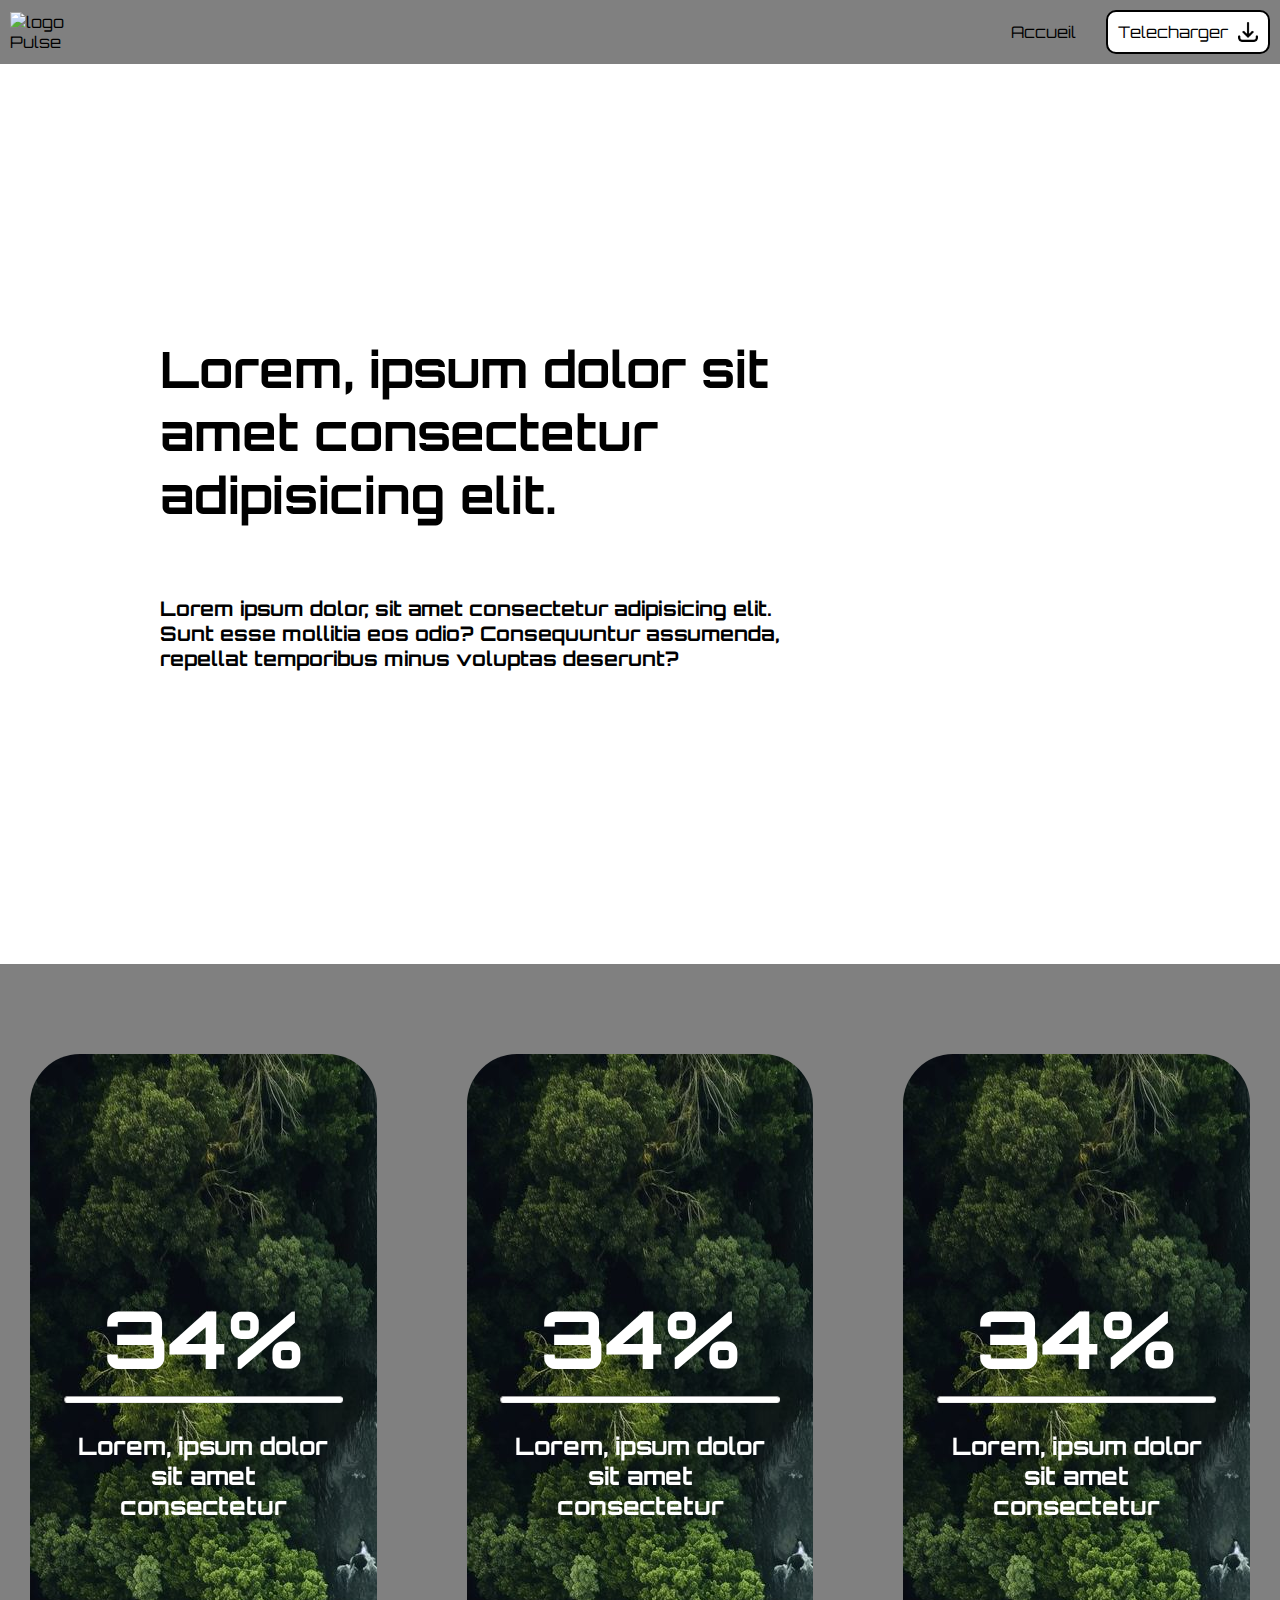
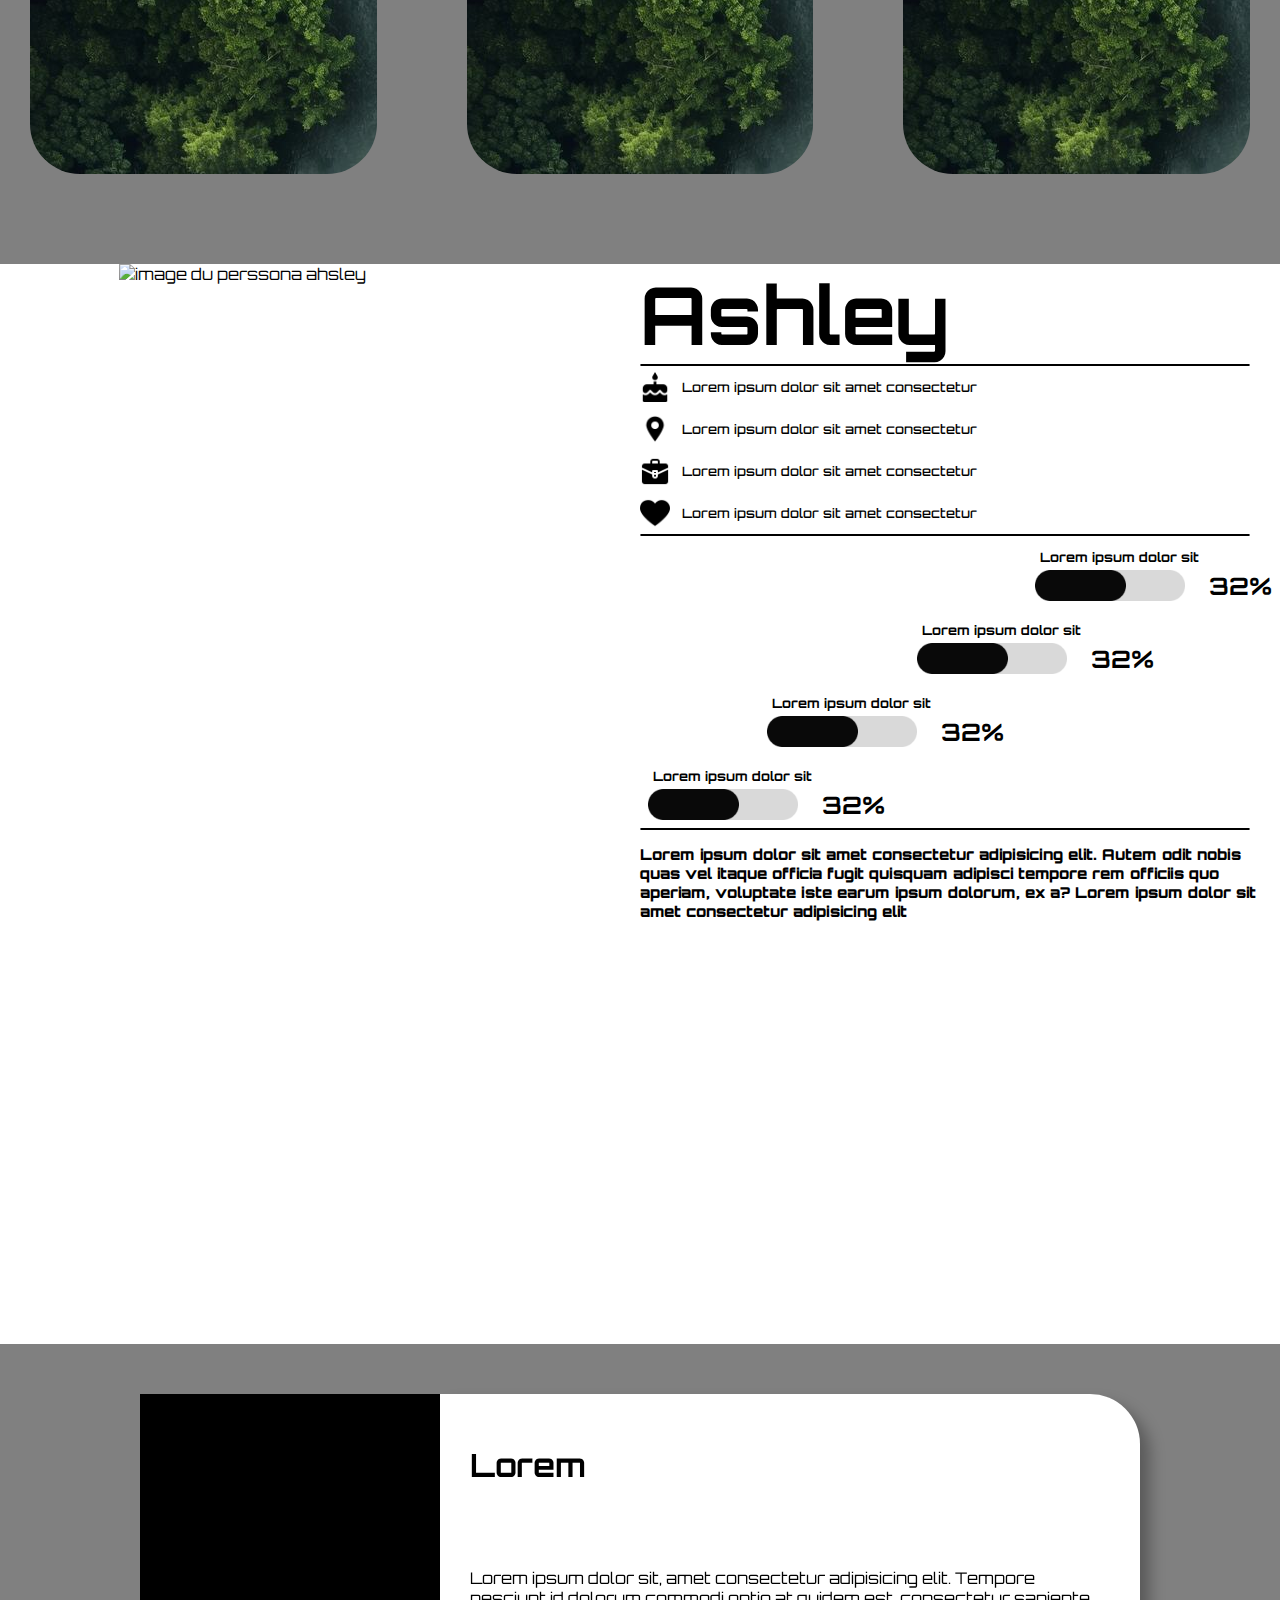
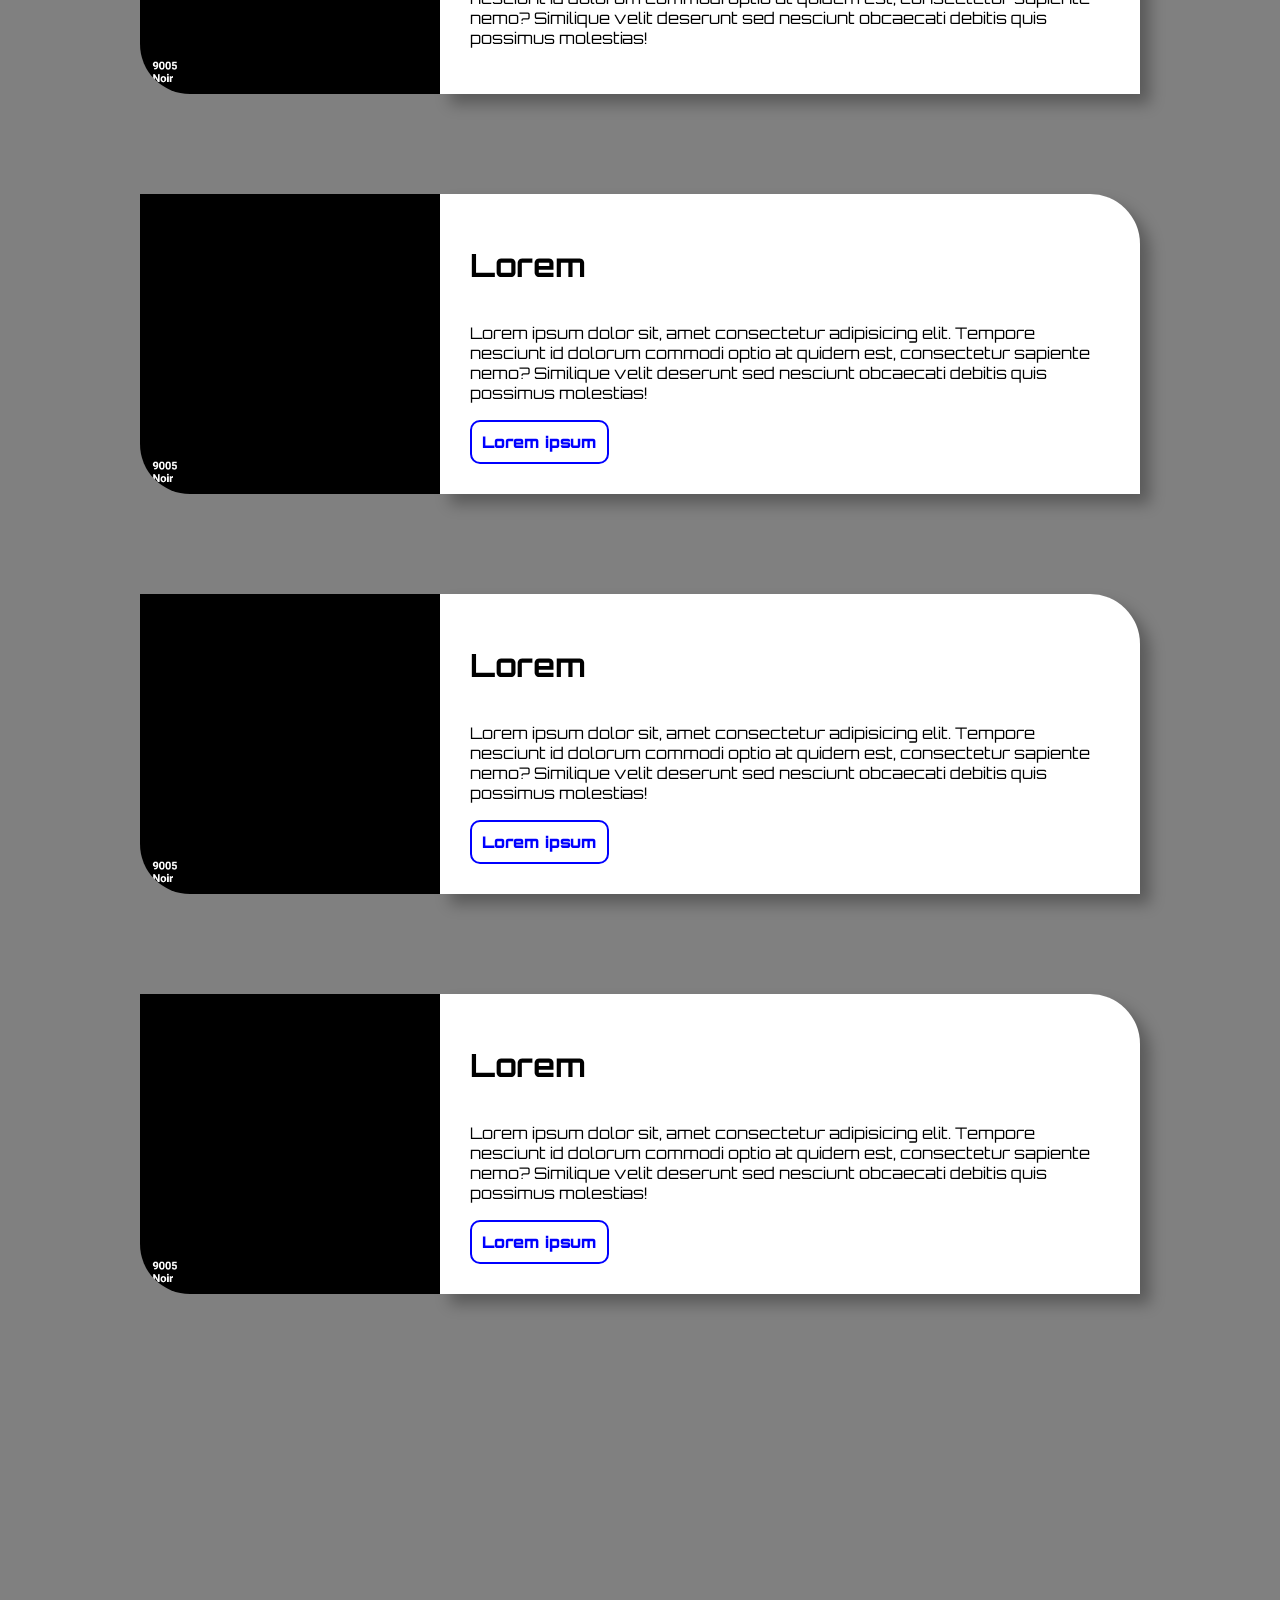
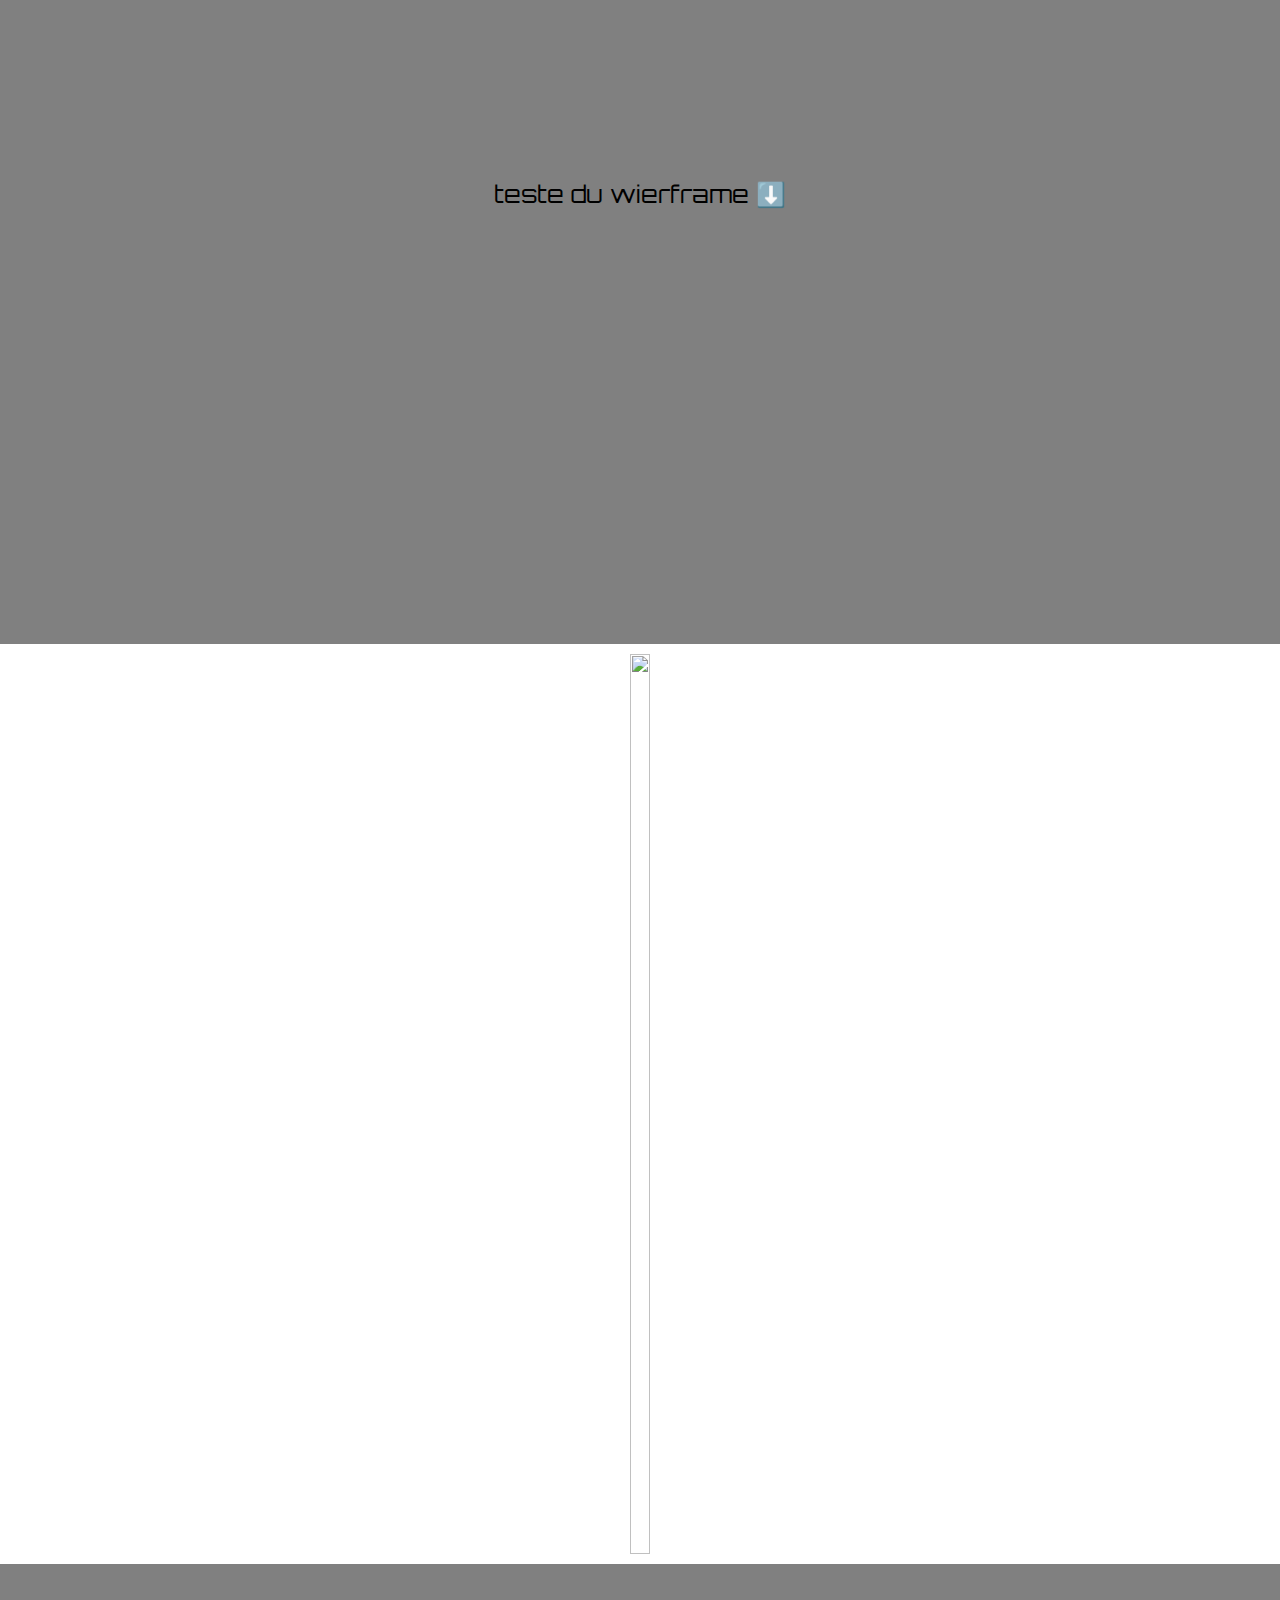
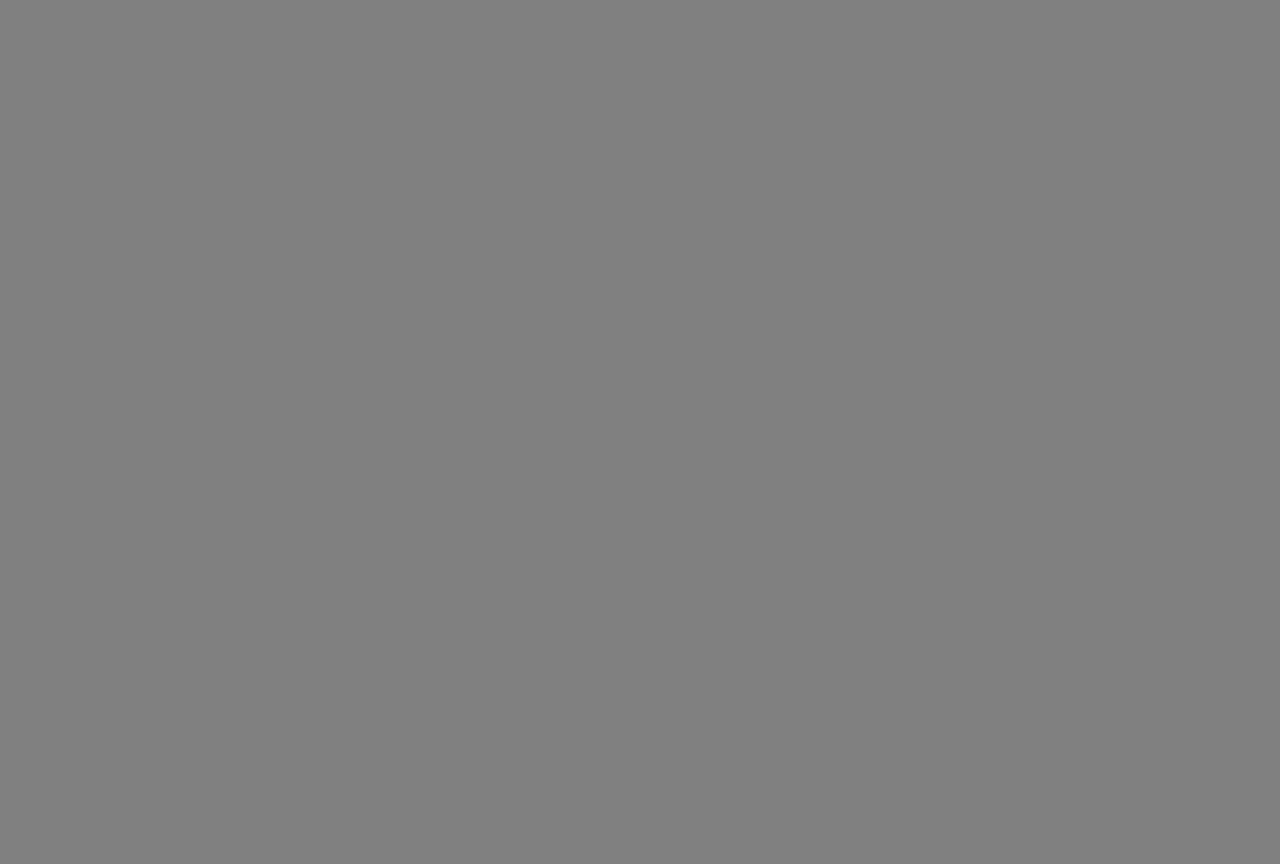
==== doc.html @ 5e897e20 "up" ====
<!DOCTYPE html>
<html>
  <head>
    <meta charset="utf-8" />
    <meta name="viewport" content="width=device-width" />
    <title>Pulse - Documentation</title>
    <link href="style.css" rel="stylesheet" type="text/css" />
    <link href="doc.css" rel="stylesheet" type="text/css" />
  </head>
  <body>
    <nav>
      <img src="https://www.pulse-group.org/wp-content/uploads/2023/08/PULSE_LOGO_COULEUR.svg" alt="logo Pulse" class="logoPulse">
      <div class="btnNav">
        <a href="/index.html">Accueil</a>
        <div class="btNtelecharger">
          <a href="#">Telecharger</a>
          <img src="asette/telechargements (1).png" alt="">
        </div>
      </div>
    </nav>
    <header>
      <div class="infoHeader">
        <h1>Lorem, ipsum dolor sit amet consectetur adipisicing elit.<h1>
        <p>Lorem ipsum dolor, sit amet consectetur adipisicing elit. Sunt esse mollitia eos odio? Consequuntur assumenda, repellat temporibus minus voluptas deserunt? </p>
      </div>
      <img src="https://cdn.pixabay.com/photo/2016/09/20/11/27/phone-1682317_1280.png" alt="">
    </header>
    <section class="contexte">
      <div class="allCard">
      <div class="flip-card">
        <div class="flip-card-inner">
          <div class="flip-card-front">
            <h1>34%</h1>
            <hr>
            <h2>Lorem, ipsum dolor sit amet consectetur</h2>
          </div>
          <div class="flip-card-back">
            <p>Lorem ipsum dolor, sit amet consectetur adipisicing elit. Repellat quasi, animi qui expedita maxime obcaecati ipsa dicta debitis, suscipit voluptas consequuntur sint velit sit unde doloremque consectetur, incidunt labore veniam?</p> 
          </div>
        </div>
      </div>
      <div class="flip-card">
        <div class="flip-card-inner">
          <div class="flip-card-front">
            <h1>34%</h1>
            <hr>
            <h2>Lorem, ipsum dolor sit amet consectetur</h2>
          </div>
          <div class="flip-card-back">
            <p>Lorem ipsum dolor sit, amet consectetur adipisicing elit. Maiores quasi nostrum officia deserunt non, fugiat laborum tempore natus doloribus recusandae nulla ducimus? Repellendus nihil quia ex odio perferendis beatae esse.</p> 
          </div>
        </div>
      </div>
      <div class="flip-card">
        <div class="flip-card-inner">
          <div class="flip-card-front">
            <h1>34%</h1>
            <hr>
            <h2>Lorem, ipsum dolor sit amet consectetur</h2>
          </div>
          <div class="flip-card-back">
            <p>Lorem, ipsum dolor sit amet consectetur adipisicing elit. Sit tempora ducimus eos qui repudiandae, eligendi quas recusandae expedita nemo. Numquam vitae debitis expedita ipsa veritatis sapiente quae voluptate. Nulla, quas.</p> 
          </div>
        </div>
      </div>
    </section>
    <section class="perssona">
        <div class="imagePerssona">
            <img src="https://media.discordapp.net/attachments/1304098044563820636/1333796442283966487/Adobe_Express_-_file.png?ex=679adafc&is=6799897c&hm=6d985e5dff4a23d1f84ac5ad0286be07b0349d78e065f9fad3b8682f649d7574&=&format=webp&quality=lossless&width=817&height=544" alt="image du perssona ahsley" class="imgAshley">
        </div>
          <div class="infoPerssona">
              <h1>Ashley</h1>
              <hr class="separatioonInfo">
              <div class="infoPresentation">
                <img src="asette/gateau.png" alt="">
                <p>Lorem ipsum dolor sit amet consectetur</p>
              </div>
              <div class="infoPresentation">
                <img src="asette/localisateur.png" alt="">
                <p>Lorem ipsum dolor sit amet consectetur</p>
              </div>
              <div class="infoPresentation">
                <img src="asette/sac.png" alt="">
                <p>Lorem ipsum dolor sit amet consectetur</p>
              </div>
              <div class="infoPresentation">
                <img src="asette/silhouette-de-forme-simple-de-coeur.png" alt="">
                <p>Lorem ipsum dolor sit amet consectetur</p>
              </div>
              <hr class="separatioonInfo">
              <div class="statPerssona end">
                <div class="statTitre">
                  <h1>Lorem ipsum dolor sit</h1>
                  <img src="asette/Component 1.png" alt="">
                </div>
                <h2>32%</h2>
              </div>
              <div class="statPerssona mid-right">
                <div class="statTitre">
                  <h1>Lorem ipsum dolor sit</h1>
                  <img src="asette/Component 1.png" alt="">
                </div>
                <h2>32%</h2>
              </div>
              <div class="statPerssona mid-left">
                <div class="statTitre">
                  <h1>Lorem ipsum dolor sit</h1>
                  <img src="asette/Component 1.png" alt="">
                </div>
                <h2>32%</h2>
              </div>
              <div class="statPerssona start">
                <div class="statTitre">
                  <h1>Lorem ipsum dolor sit</h1>
                  <img src="asette/Component 1.png" alt="">
                </div>
                <h2>32%</h2>
              </div>  
              <hr class="separatioonInfo">
              <p class="vieAshley">Lorem ipsum dolor sit amet consectetur adipisicing elit. Autem odit nobis quas vel itaque officia fugit quisquam adipisci tempore rem officiis quo aperiam, voluptate iste earum ipsum dolorum, ex a? Lorem ipsum dolor sit amet consectetur adipisicing elit</p>
          </div>
    </section>
    <section class="chronologie">
      <div class="wierframe">
        <img src="asette/verre-clair-laque-noir-mat-6mm.jpg" alt="">
        <div class="wierframeInfo">
          <h1>Lorem</h1>
          <p>Lorem ipsum dolor sit, amet consectetur adipisicing elit. Tempore nesciunt id dolorum commodi optio at quidem est, consectetur sapiente nemo? Similique velit deserunt sed nesciunt obcaecati debitis quis possimus molestias!</p>
        </div>
      </div>
      <div class="wierframe">
        <img src="asette/verre-clair-laque-noir-mat-6mm.jpg" alt="">
        <div class="wierframeInfo">
          <h1>Lorem</h1>
          <p>Lorem ipsum dolor sit, amet consectetur adipisicing elit. Tempore nesciunt id dolorum commodi optio at quidem est, consectetur sapiente nemo? Similique velit deserunt sed nesciunt obcaecati debitis quis possimus molestias!</p>
          <a href="">Lorem ipsum</a>
        </div>
      </div>
      <div class="wierframe">
        <img src="asette/verre-clair-laque-noir-mat-6mm.jpg" alt="">
        <div class="wierframeInfo">
          <h1>Lorem</h1>
          <p>Lorem ipsum dolor sit, amet consectetur adipisicing elit. Tempore nesciunt id dolorum commodi optio at quidem est, consectetur sapiente nemo? Similique velit deserunt sed nesciunt obcaecati debitis quis possimus molestias!</p>
          <a href="">Lorem ipsum</a>
        </div>
      </div>
      <div class="wierframe">
        <img src="asette/verre-clair-laque-noir-mat-6mm.jpg" alt="">
        <div class="wierframeInfo">
          <h1>Lorem</h1>
          <p>Lorem ipsum dolor sit, amet consectetur adipisicing elit. Tempore nesciunt id dolorum commodi optio at quidem est, consectetur sapiente nemo? Similique velit deserunt sed nesciunt obcaecati debitis quis possimus molestias!</p>
          <a href="">Lorem ipsum</a>
        </div>
      </div>
      <div class="spacer">teste du wierframe ⬇️</div>
    </section>
    <section class="testeAplli">
      <img src="https://cdn.pixabay.com/photo/2016/09/20/11/27/phone-1682317_1280.png" alt="">
    </section>
    <section class="a-venir">
    </section>
  </body>
</html>
---- doc.css ----
/* Le code CSS spécifique à la page de documentation */
@import url('https://fonts.googleapis.com/css2?family=Funnel+Display:wght@300..800&family=Inter:ital,opsz,wght@0,14..32,100..900;1,14..32,100..900&family=Monsieur+La+Doulaise&family=Orbitron:wght@400..900&family=Pacifico&family=Poppins:ital,wght@0,100;0,200;0,300;0,400;0,500;0,600;0,700;0,800;0,900;1,100;1,200;1,300;1,400;1,500;1,600;1,700;1,800;1,900&family=Roboto:ital,wght@0,100..900;1,100..900&family=Signika:wght@300..700&family=Sour+Gummy:ital,wght@0,100..900;1,100..900&display=swap');
html,body{
    margin: 0;
    font-family: "Orbitron", serif;
}
/* nav bar */
nav{
    width: 100%;
    display: flex;
    justify-content: center;
    align-items: center;
    justify-content: space-between;
    background-color: gray;
}
a{
    text-decoration: none;
    color: black;
}

.logoPulse{
    width: 100px;
    padding: 10px;
}

.btnNav{
    display: flex;
    justify-content: center;
    align-items: center;
    gap: 30px;
    padding: 10px;
}

.btNtelecharger{
    display: flex;
    justify-content: center;
    align-items: center;
    background-color: white;
    padding: 10px;
    gap: 10px;
    border-radius: 10px;
    border: solid 2px black;
}

.btNtelecharger img{
    width: 20px;
}

header{
    display: flex;
    justify-content: center;
    justify-content: space-around;
    width: 100%;
    height: 100vh;
}

.infoHeader{
    display: flex;
    flex-direction: column;
    justify-content: center;
    align-items: center;
    width: 50%;
    gap: 50px;
}

.infoHeader h1{
    margin: 0;
    font-size: 50px;
}

.infoHeader p{
    font-size: 20px;
}
/* contexte */
.contexte{
    width: 100%;
    height: 100vh;
    display: flex;
    justify-content: center;
    align-items: center;

}

.allCard{
    background-color: gray;
    width: 100%;
    height: 100vh;
    display: flex;
    justify-content: center;
    align-items: center;
    flex-direction: row;
    gap: 30px;
}

/* card flip */
.flip-card-front{
    border-radius: 50px;
    background-image: url(asette/64837ebf10f03adda1aa3127279f23ed.jpg);
    display: flex;
    justify-content: center;
    align-items: center;
    flex-direction: column;
    text-align: center;
    color: white;
}

.flip-card-front h1{
    font-size: 80px;
    margin: 0;
}

.flip-card-front hr{
    width: 80%;
    height: 5px;
    border-radius: 10px;
    background-color: white;
}

.flip-card-front h2{
    width: 80%;
}

.flip-card {
    background-color: transparent;
    width: 80%;
    height: 80%;
    perspective: 1000px;
    padding: 30px;
  }
  
  .flip-card-inner {
    position: relative;
    width: 100%;
    height: 100%;
    text-align: center;
    transition: transform 0.6s;
    transform-style: preserve-3d;
  }
  
  .flip-card:hover .flip-card-inner {
    transform: rotateY(180deg);
  }
  
  .flip-card-front, .flip-card-back {
    position: absolute;
    width: 100%;
    height: 100%;
    -webkit-backface-visibility: hidden;
    backface-visibility: hidden;
  }
  
  .flip-card-back {
    background-color: #2980b9;
    color: white;
    transform: rotateY(180deg);
    border-radius: 50px;
    display: flex;
    justify-content: center;
    align-items: center;
    text-align: center;
    line-height: 30px;
    font-size: 20px;
  }
/* perssona */
.perssona{
    width: 100%;
    height: 120vh;
    display: flex;
    justify-content: space-between;
}

.imagePerssona{
    width: 30%;
    height: 100%;
    display: flex;
    justify-content: center;
    margin-left: 50px;
}

.imgAshley{
    width: fit-content;
    height: 100%;
}

.infoPerssona{
    width: 50%;
    height: 100%;
}

/* hr */
.separatioonInfo{
    width: 95%;
    border: solid 1px black;
    border-radius: 50px;
    margin: 0;
}
/*  */
.infoPerssona h1{
    font-size: 80px;
    margin: 0;
}

/* infoPresentation */
.infoPresentation{
    display: flex;
    align-items: center;
    gap: 12px;
}

.infoPresentation img{
    width: 30px;
}

.infoPresentation p{
    font-weight: 500;
    font-size: 13px;
}

/* separatioonInfo */
.statPerssona{
    display: flex;
    align-items: flex-end;
    padding: 8px;
    gap: 5px;
}

.statPerssona h2{
    margin: 0;

}

.statTitre{
    display: flex;
    flex-direction: column;
}

.statTitre img{
    width: 150px;
}   

.statTitre h1{
    font-size: 13px;
    margin: 0;
    padding: 5px;
}

.end{
    display: flex;
    justify-content: flex-end;
}

.mid-right{
    display: flex;
    justify-content: center;
    margin-left: 150px;
}

.mid-left{
    display: flex;
    justify-content: center;
    margin-right: 150px;
}


/* vieAshley */
.vieAshley{
    font-size: 15px;
    font-weight: 900;
}

/* chronologie */
.chronologie{
    width: 100%;
    height: fit-content;
    background-color: gray;
    display: flex;
    justify-content: center;
    align-items: center;
    flex-direction: column;

}

.wierframe{
    display: flex;
    width: 1000px;  
    padding: 50px;
    position: sticky;
    top: 0;
}

.wierframe img{
    width: 300px;
    border-bottom-left-radius: 50px;
}

.wierframeInfo{
    padding: 30px;
    display: flex;
    justify-content: space-between;
    flex-direction: column;
    border-top-right-radius: 50px;
    background-color: white;
    box-shadow: 10px 10px 15px rgba(0, 0, 0, 0.3);
}

.wierframeInfo a{
    color: blue;
    padding: 10px;
    border-radius: 10px;
    border: solid 2px blue;
    font-weight: 900;
    width: fit-content;
    transition: all 0.5s;
}

.wierframeInfo a:hover{
    background-color: blue;
    color: white;
}

.container {
    height: 200vh; /* Simule une longue page */
    display: flex;
    justify-content: center;
    align-items: center;
  }
  
  .sticky-wrapper {
    position: relative;
    width: 400px; /* Taille du conteneur */
    height: 500px;
    border: 2px solid black;
    overflow: hidden; /* Empêche le dépassement */
  }
  

  .spacer {
    height: 100vh; /* Espace après la boîte */
    display: flex;
    align-items: center;
    justify-content: center;
    font-size: 1.5em;
  }

  /* testeAplli */
  .testeAplli{
    width: 100%;
    height: 100vh;
    display: flex;
    justify-content: center;
    align-items: center;
    padding: 10px 0px;
  }

  .testeAplli img{
    width: fit-content;
    height: 100%;
  }
/*  .a-venir */
  .a-venir{
    width: 100%;
    height: 100vh;
    background-color: gray;
  }
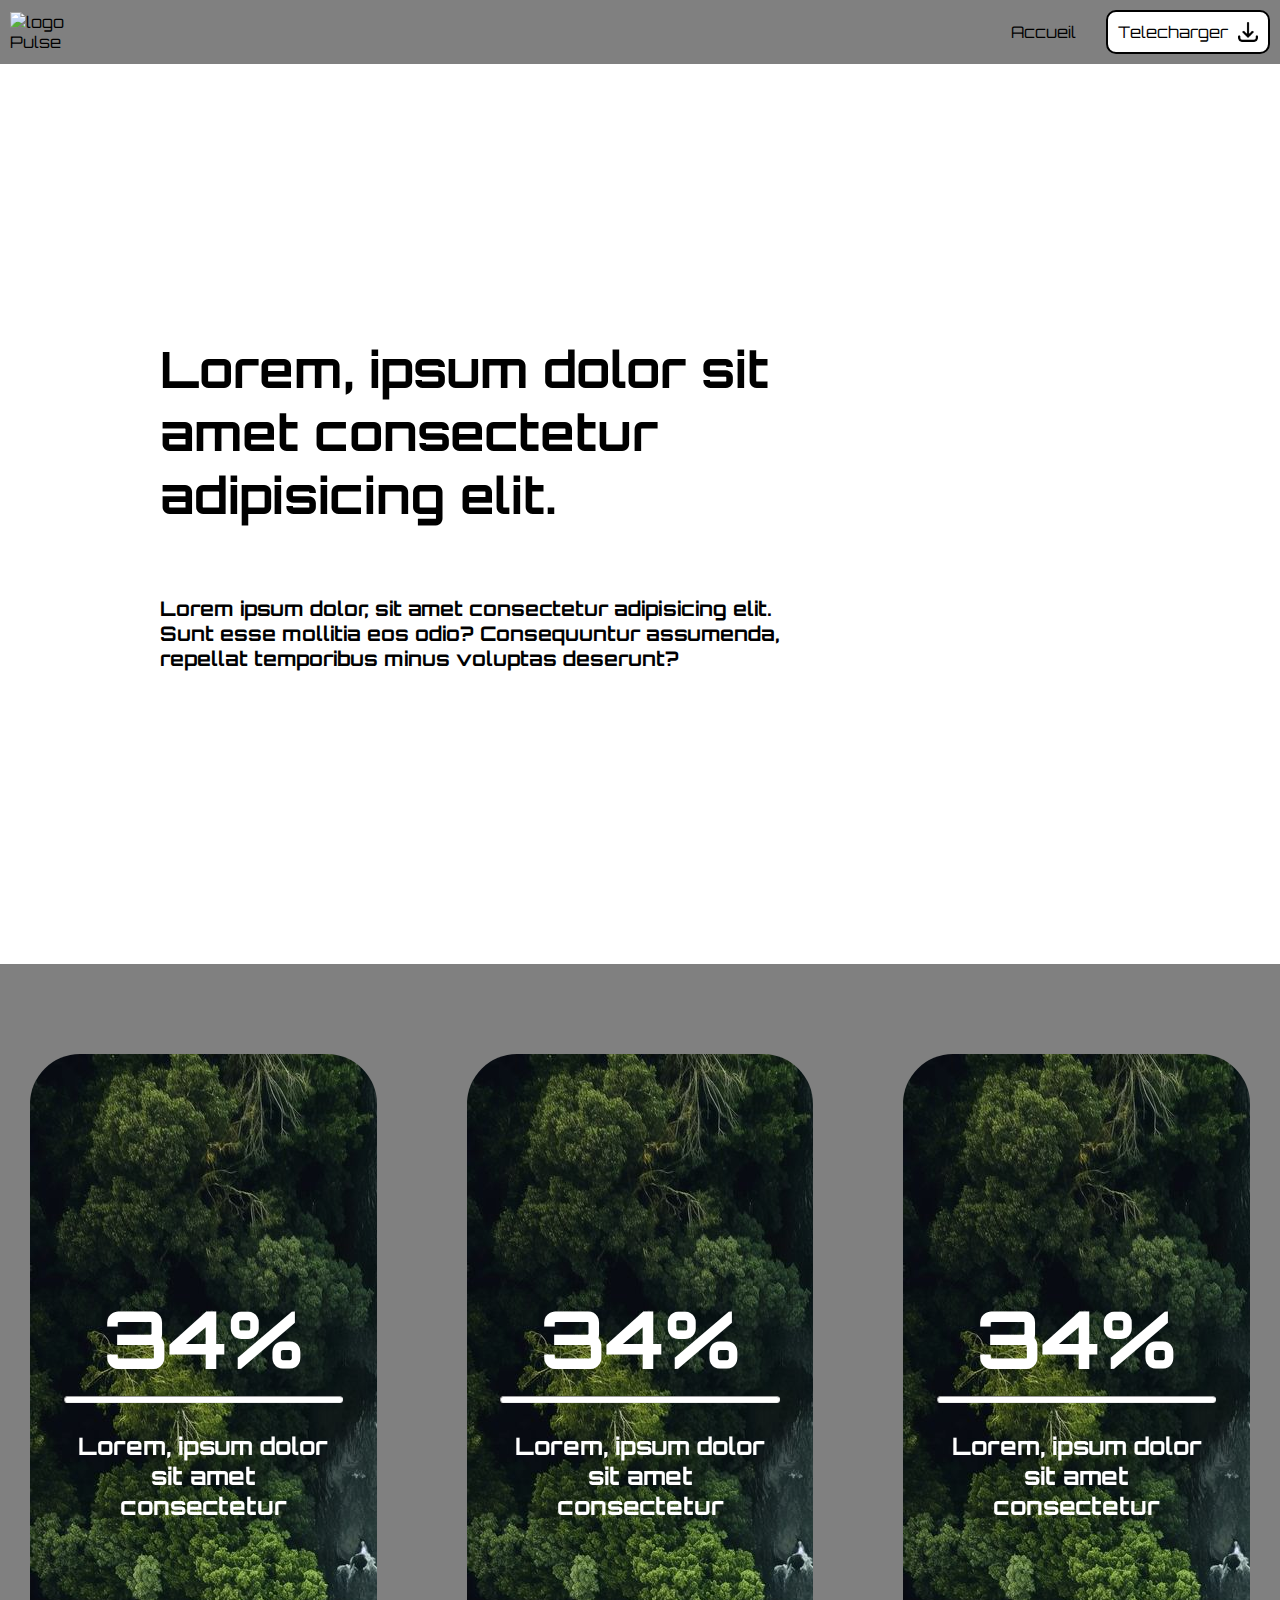
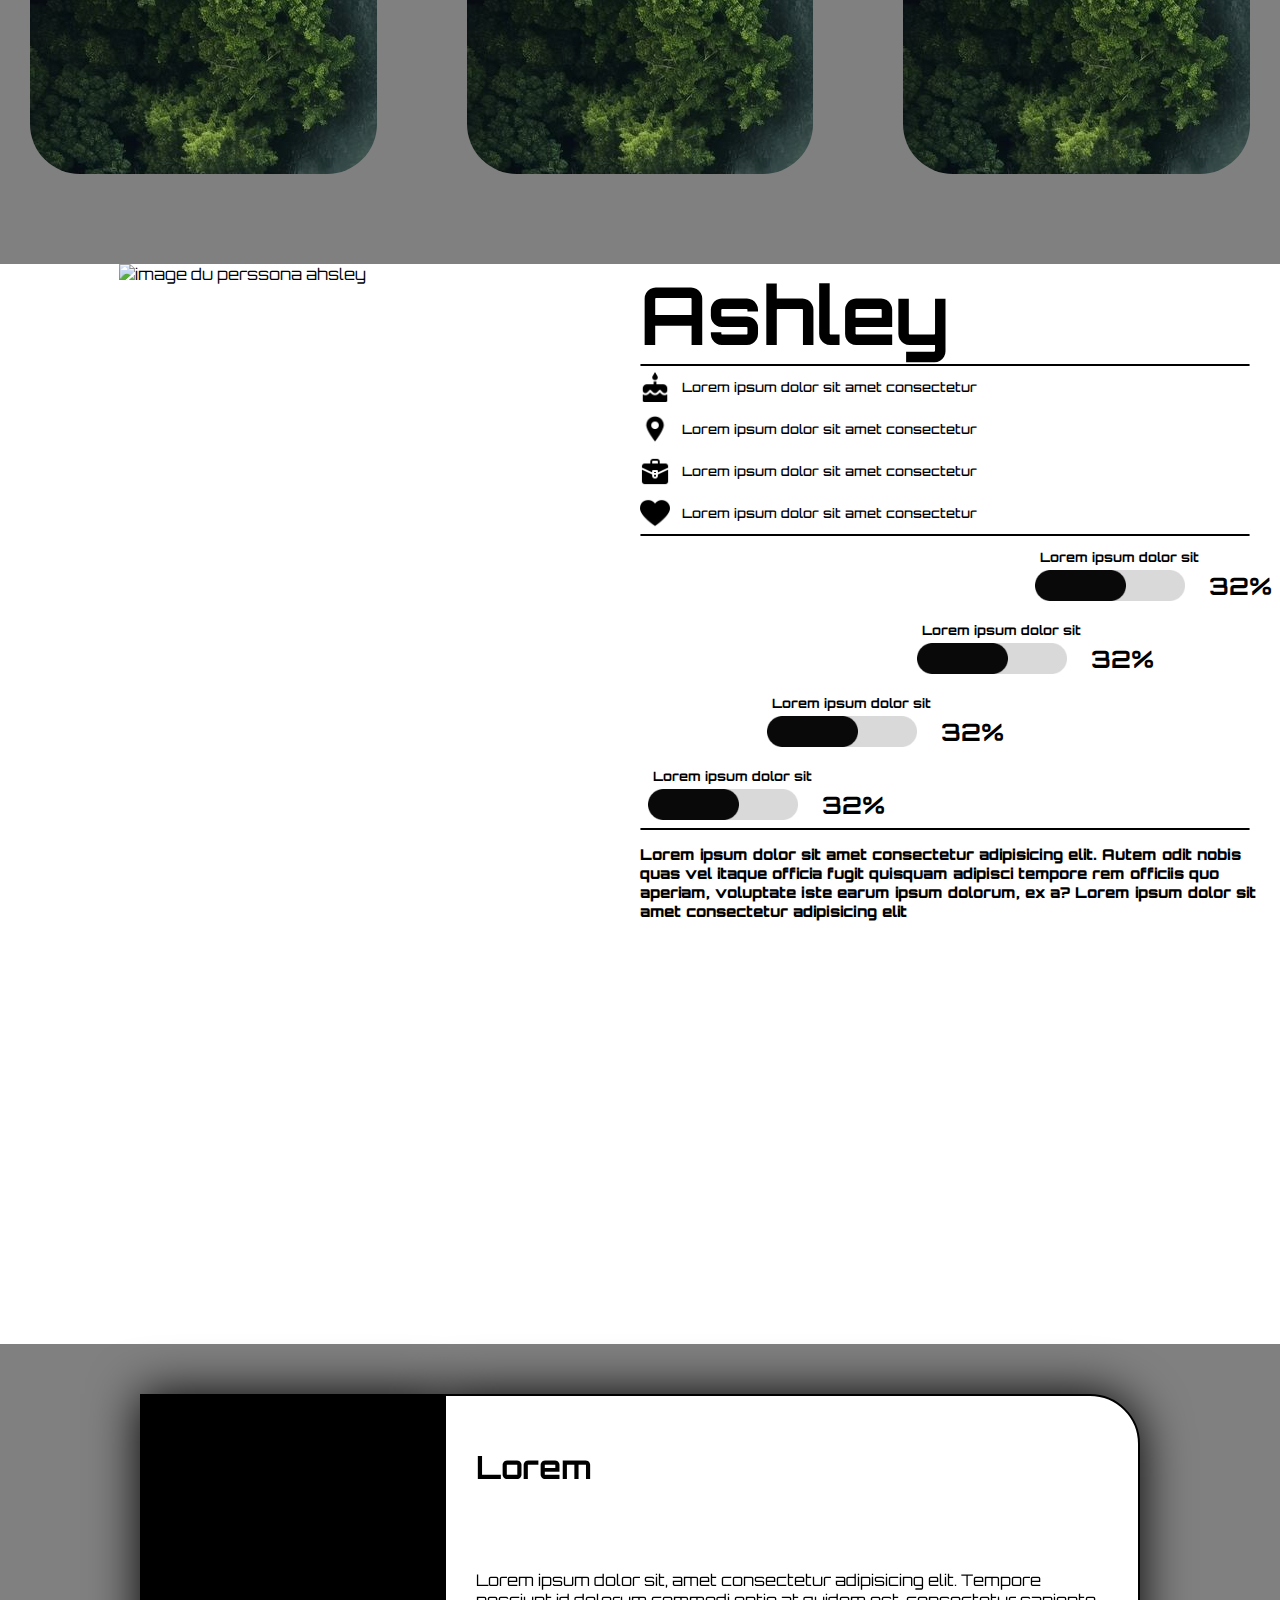
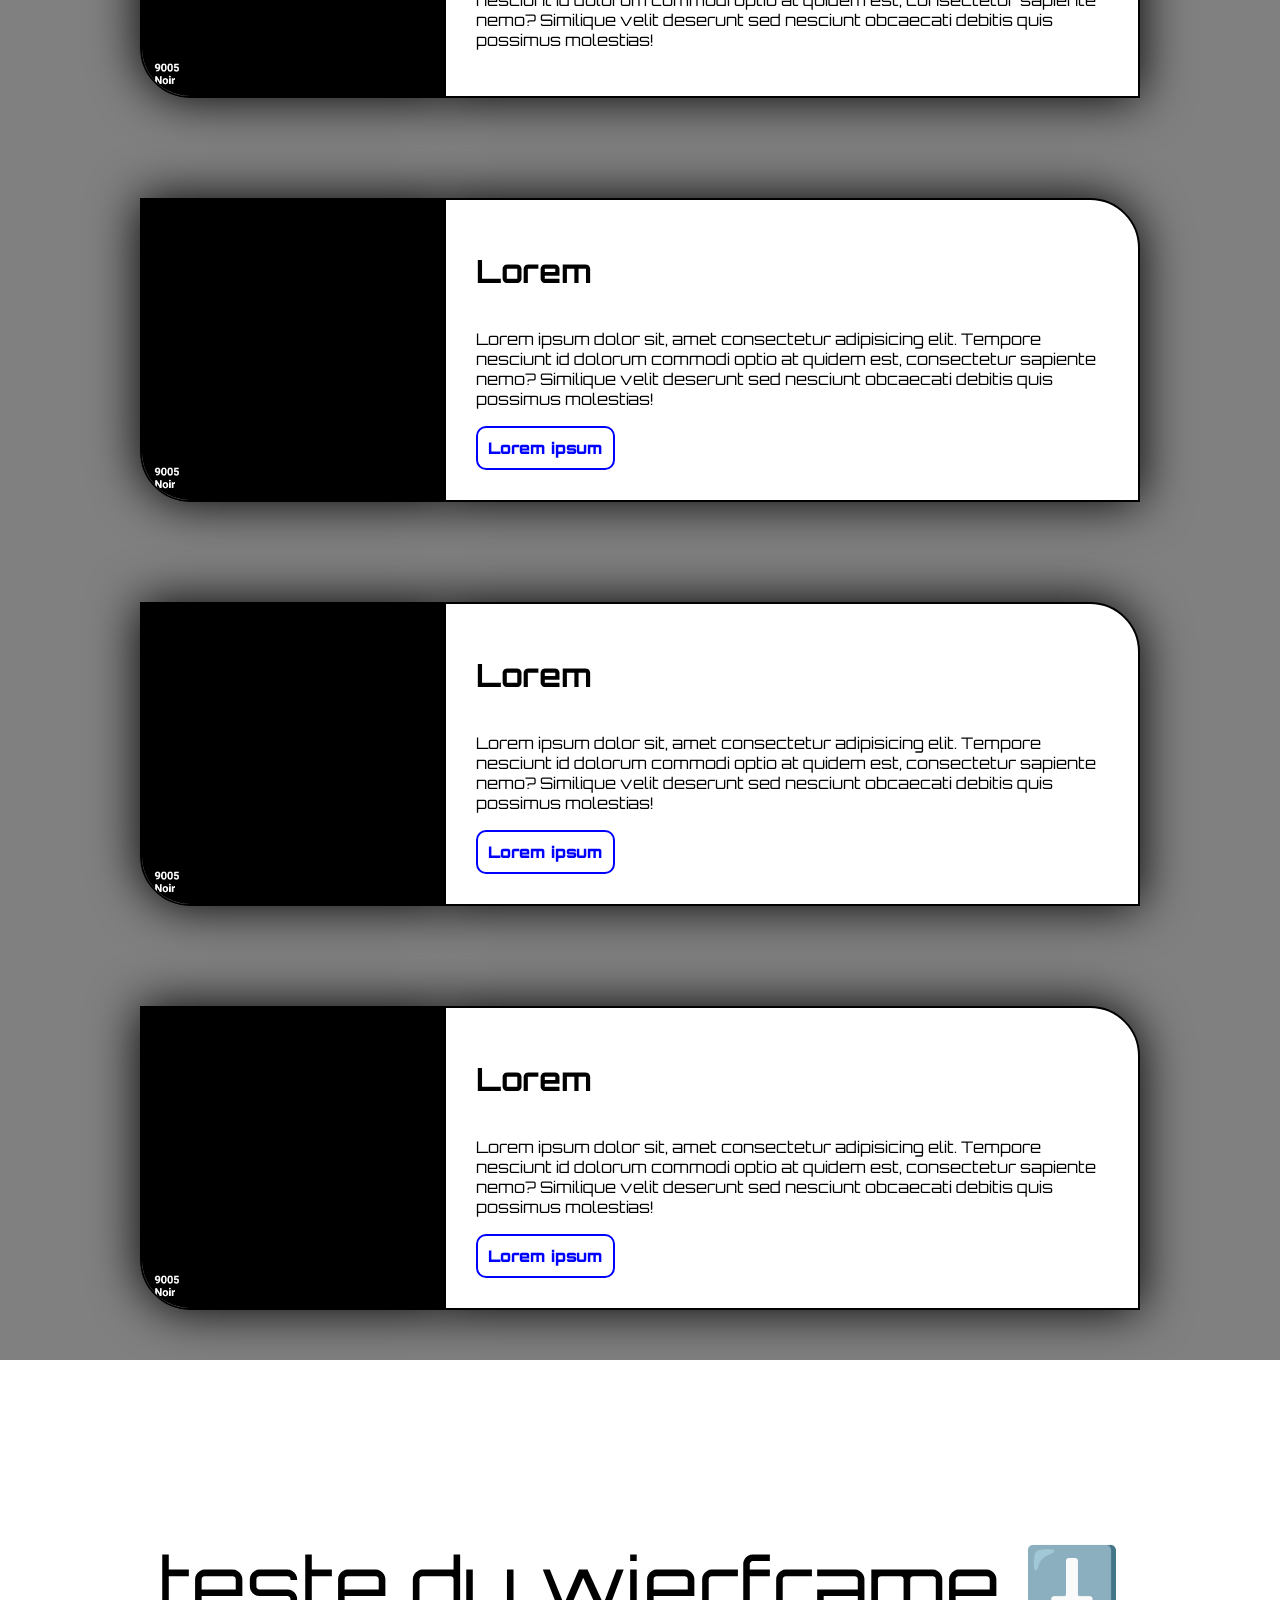
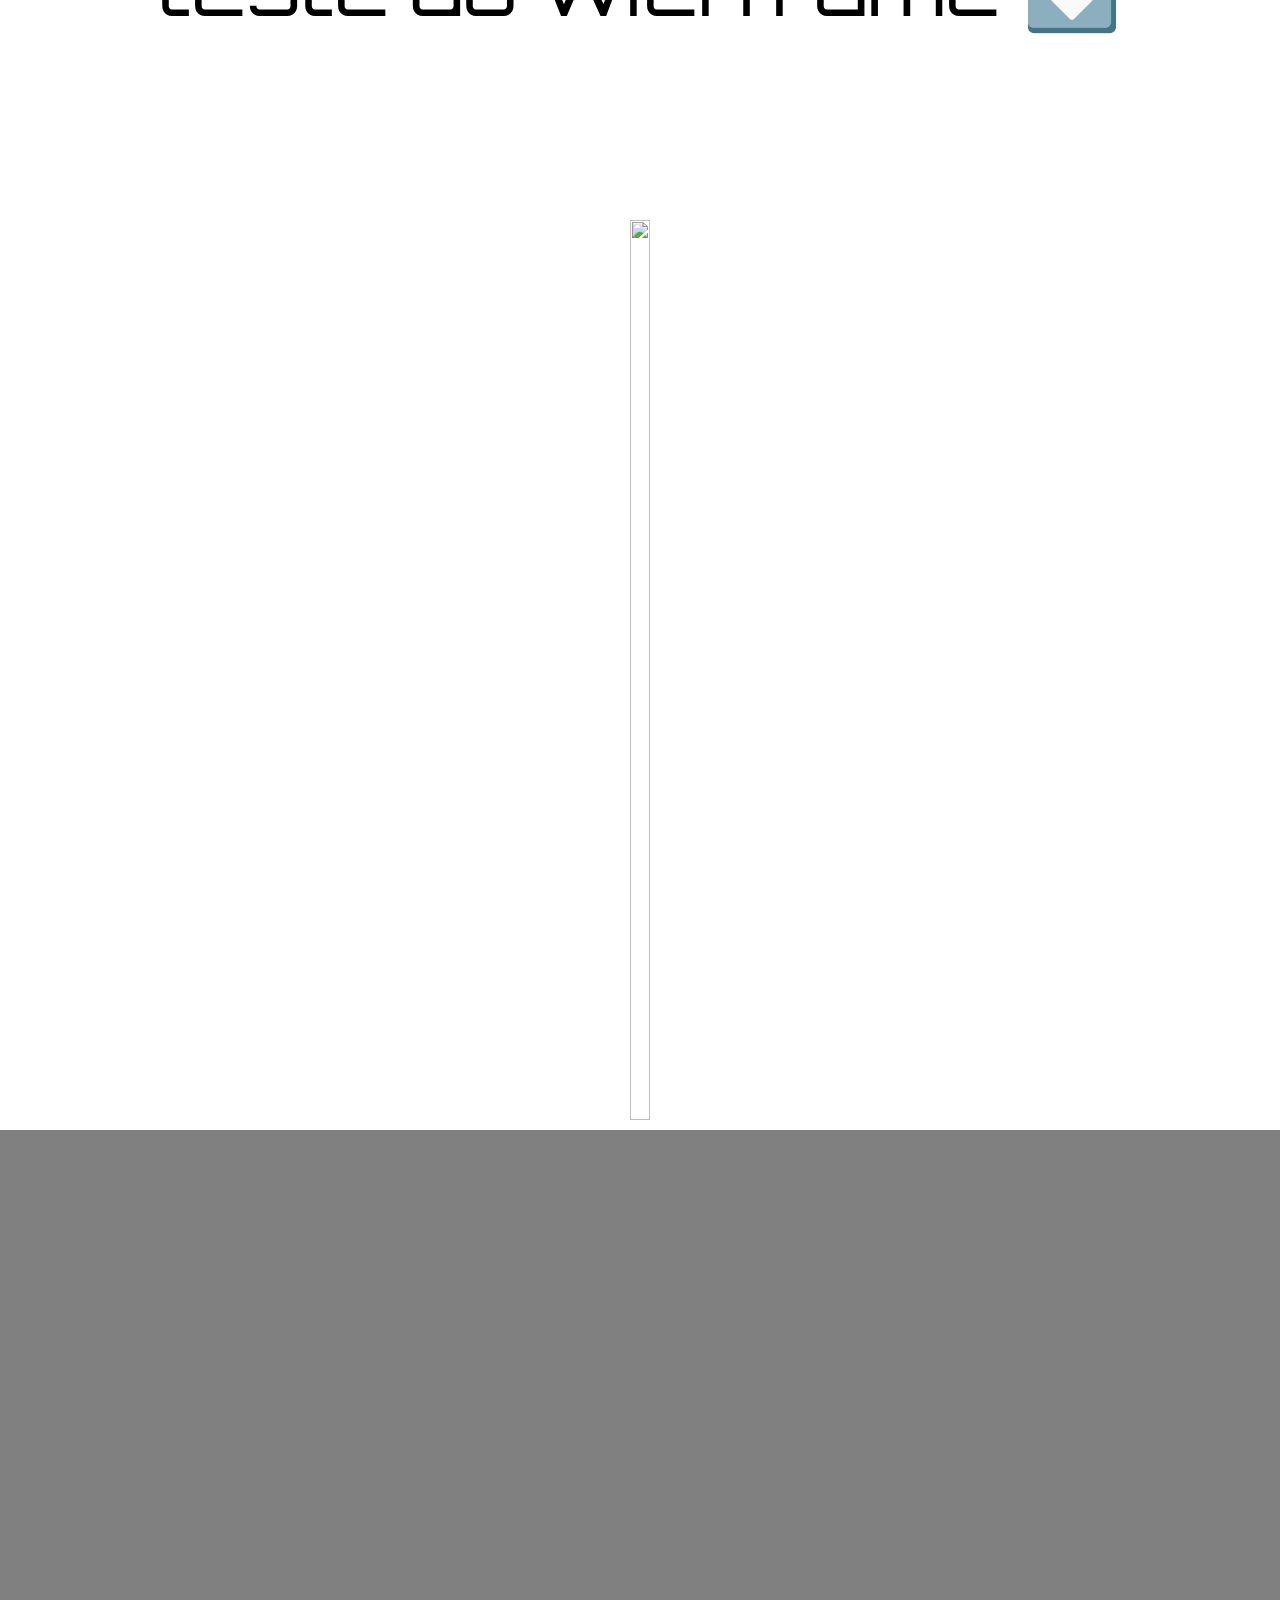
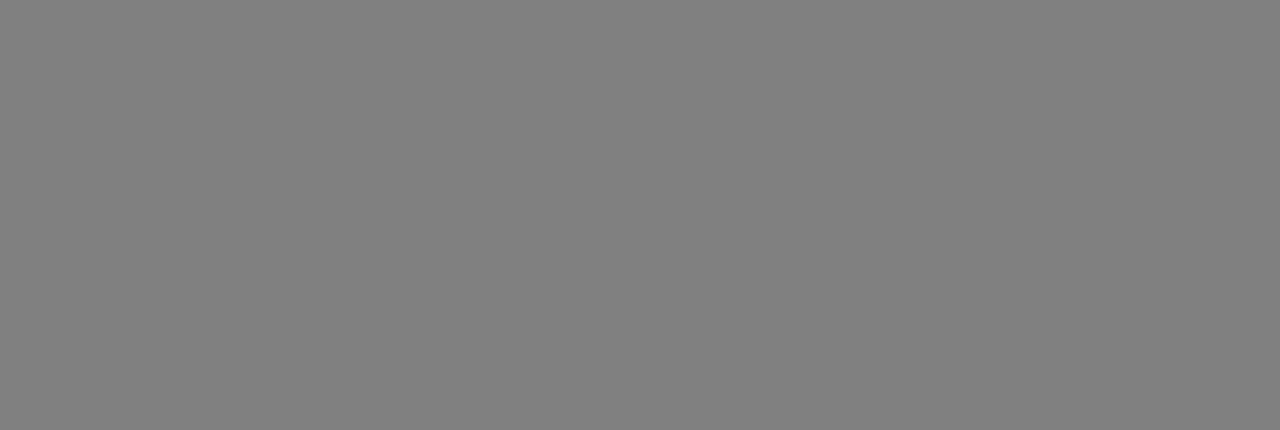
==== commit 1b77d1f5: "up" ====
--- a/doc.html
+++ b/doc.html
@@ -158,6 +158,7 @@
       <img src="https://cdn.pixabay.com/photo/2016/09/20/11/27/phone-1682317_1280.png" alt="">
     </section>
     <section class="a-venir">
+        
     </section>
   </body>
 </html>
--- a/doc.css
+++ b/doc.css
@@ -291,6 +291,8 @@
 .wierframe img{
     width: 300px;
     border-bottom-left-radius: 50px;
+    box-shadow: 0px 0px 50px 0px rgba(0,0,0,1);
+    border: 2px solid black;
 }
 
 .wierframeInfo{
@@ -300,7 +302,8 @@
     flex-direction: column;
     border-top-right-radius: 50px;
     background-color: white;
-    box-shadow: 10px 10px 15px rgba(0, 0, 0, 0.3);
+    box-shadow: 0px 0px 50px 0px rgba(0,0,0,1);
+    border: 2px solid black;
 }
 
 .wierframeInfo a{
@@ -319,7 +322,7 @@
 }
 
 .container {
-    height: 200vh; /* Simule une longue page */
+    height: 200vh; 
     display: flex;
     justify-content: center;
     align-items: center;
@@ -327,19 +330,21 @@
   
   .sticky-wrapper {
     position: relative;
-    width: 400px; /* Taille du conteneur */
+    width: 400px; 
     height: 500px;
     border: 2px solid black;
-    overflow: hidden; /* Empêche le dépassement */
-  }
-  
-
+    overflow: hidden; 
+  }
+  
   .spacer {
-    height: 100vh; /* Espace après la boîte */
-    display: flex;
-    align-items: center;
-    justify-content: center;
-    font-size: 1.5em;
+    width: 100%;
+    height: 50vh; 
+    display: flex;
+    align-items: center;
+    justify-content: center;
+    font-size: 5em;
+    z-index: 1;
+    background-color: white;
   }
 
   /* testeAplli */
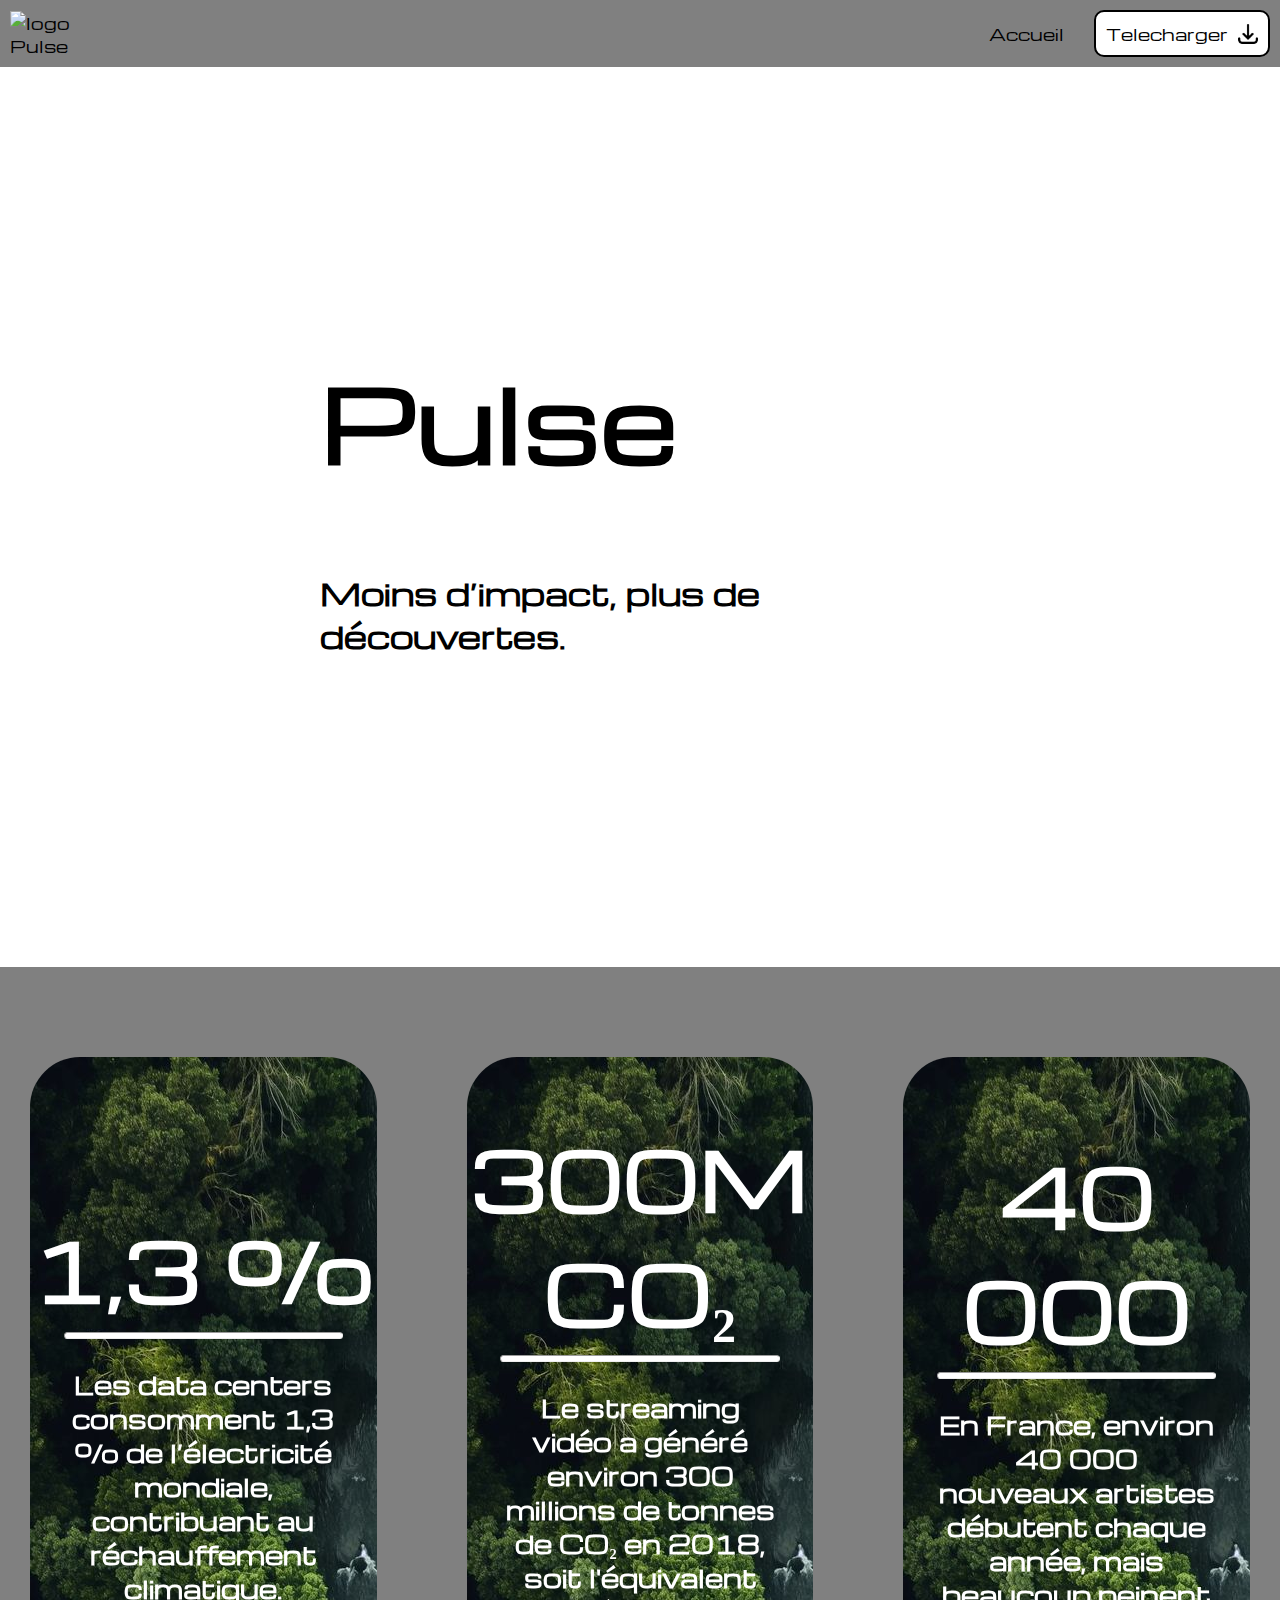
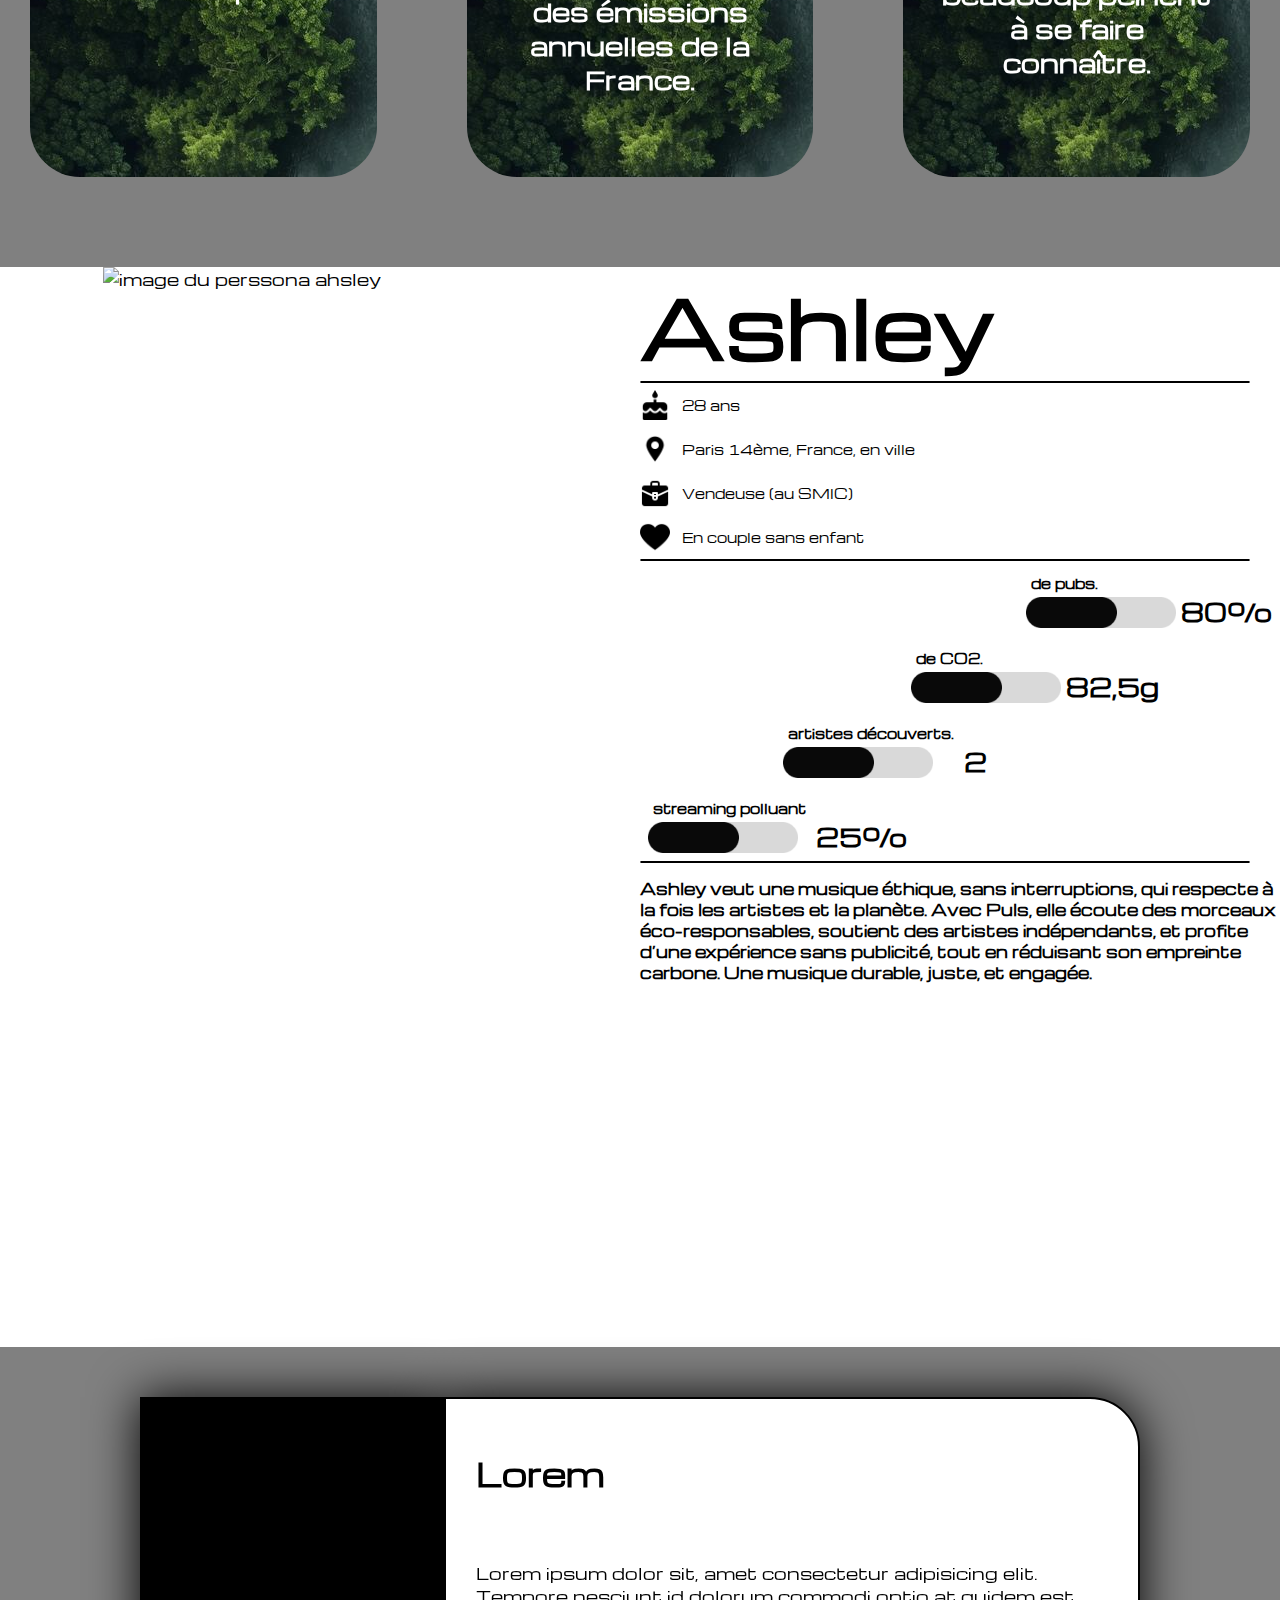
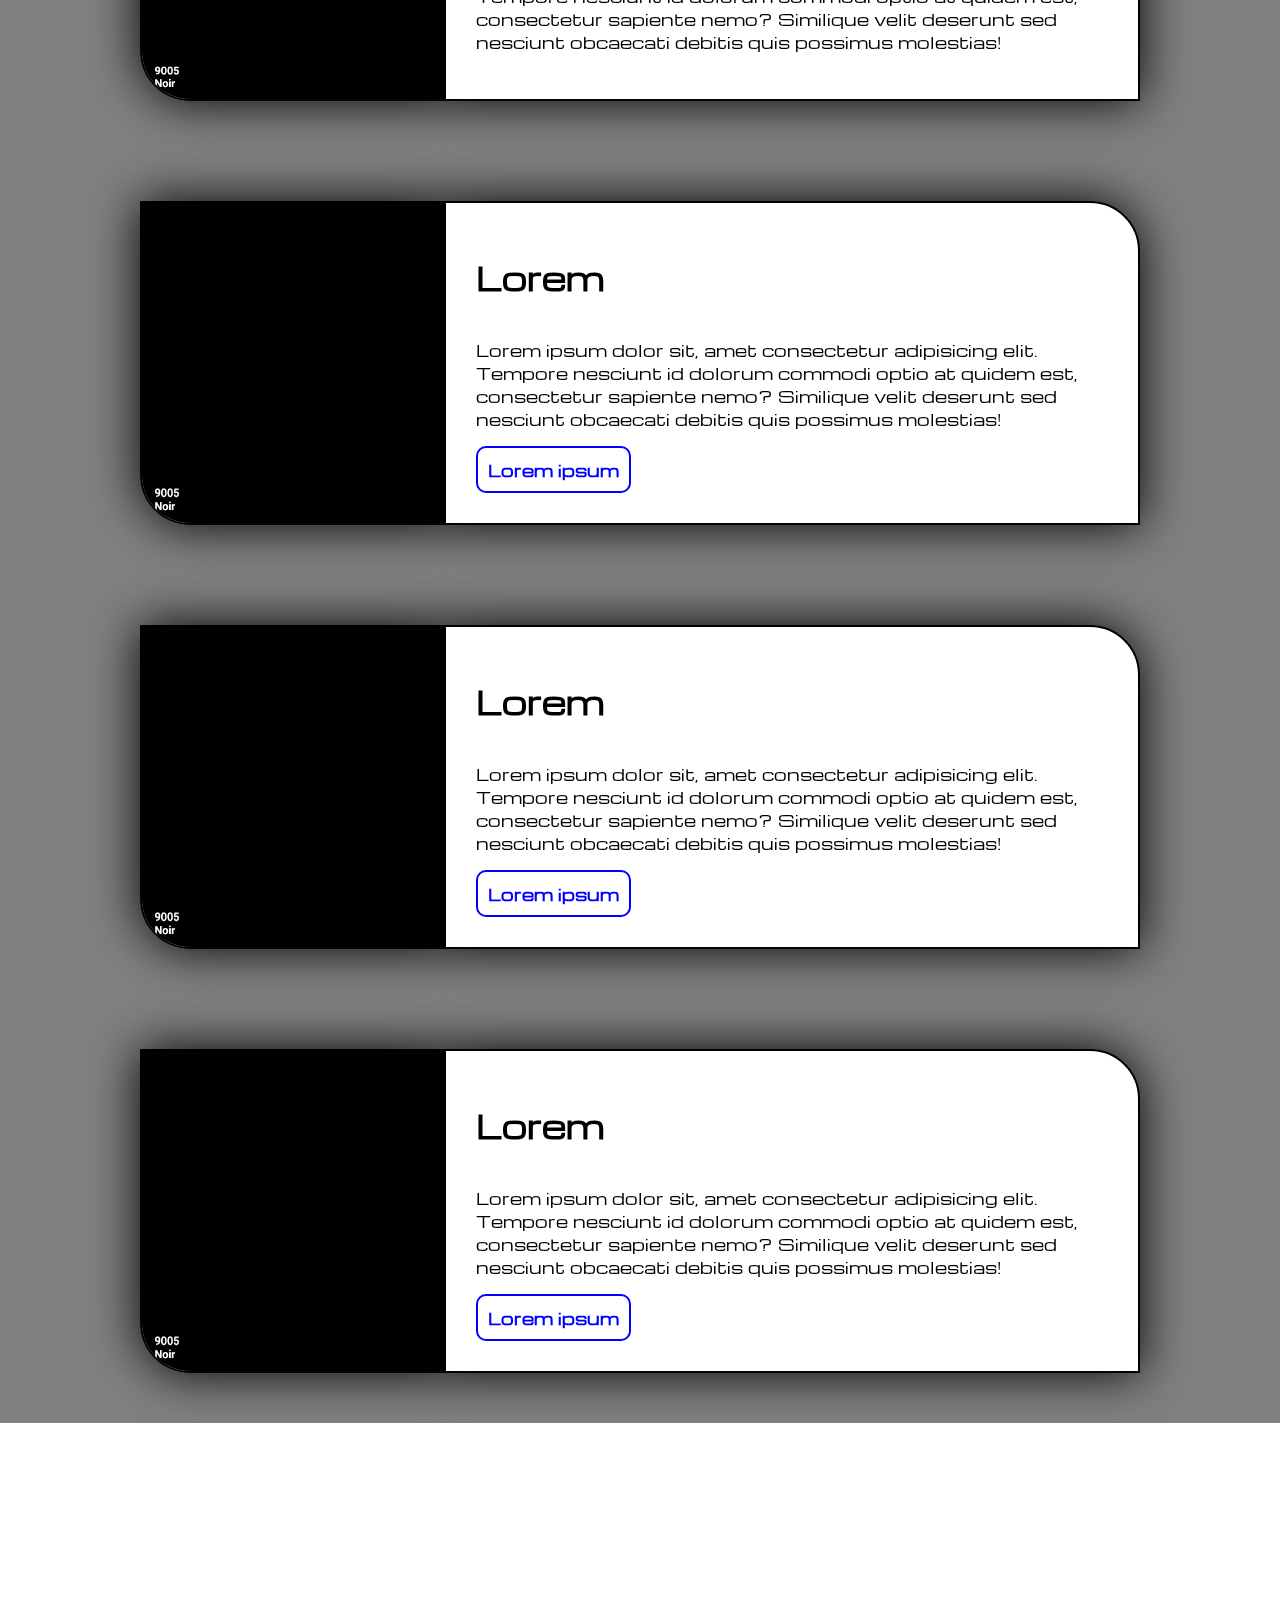
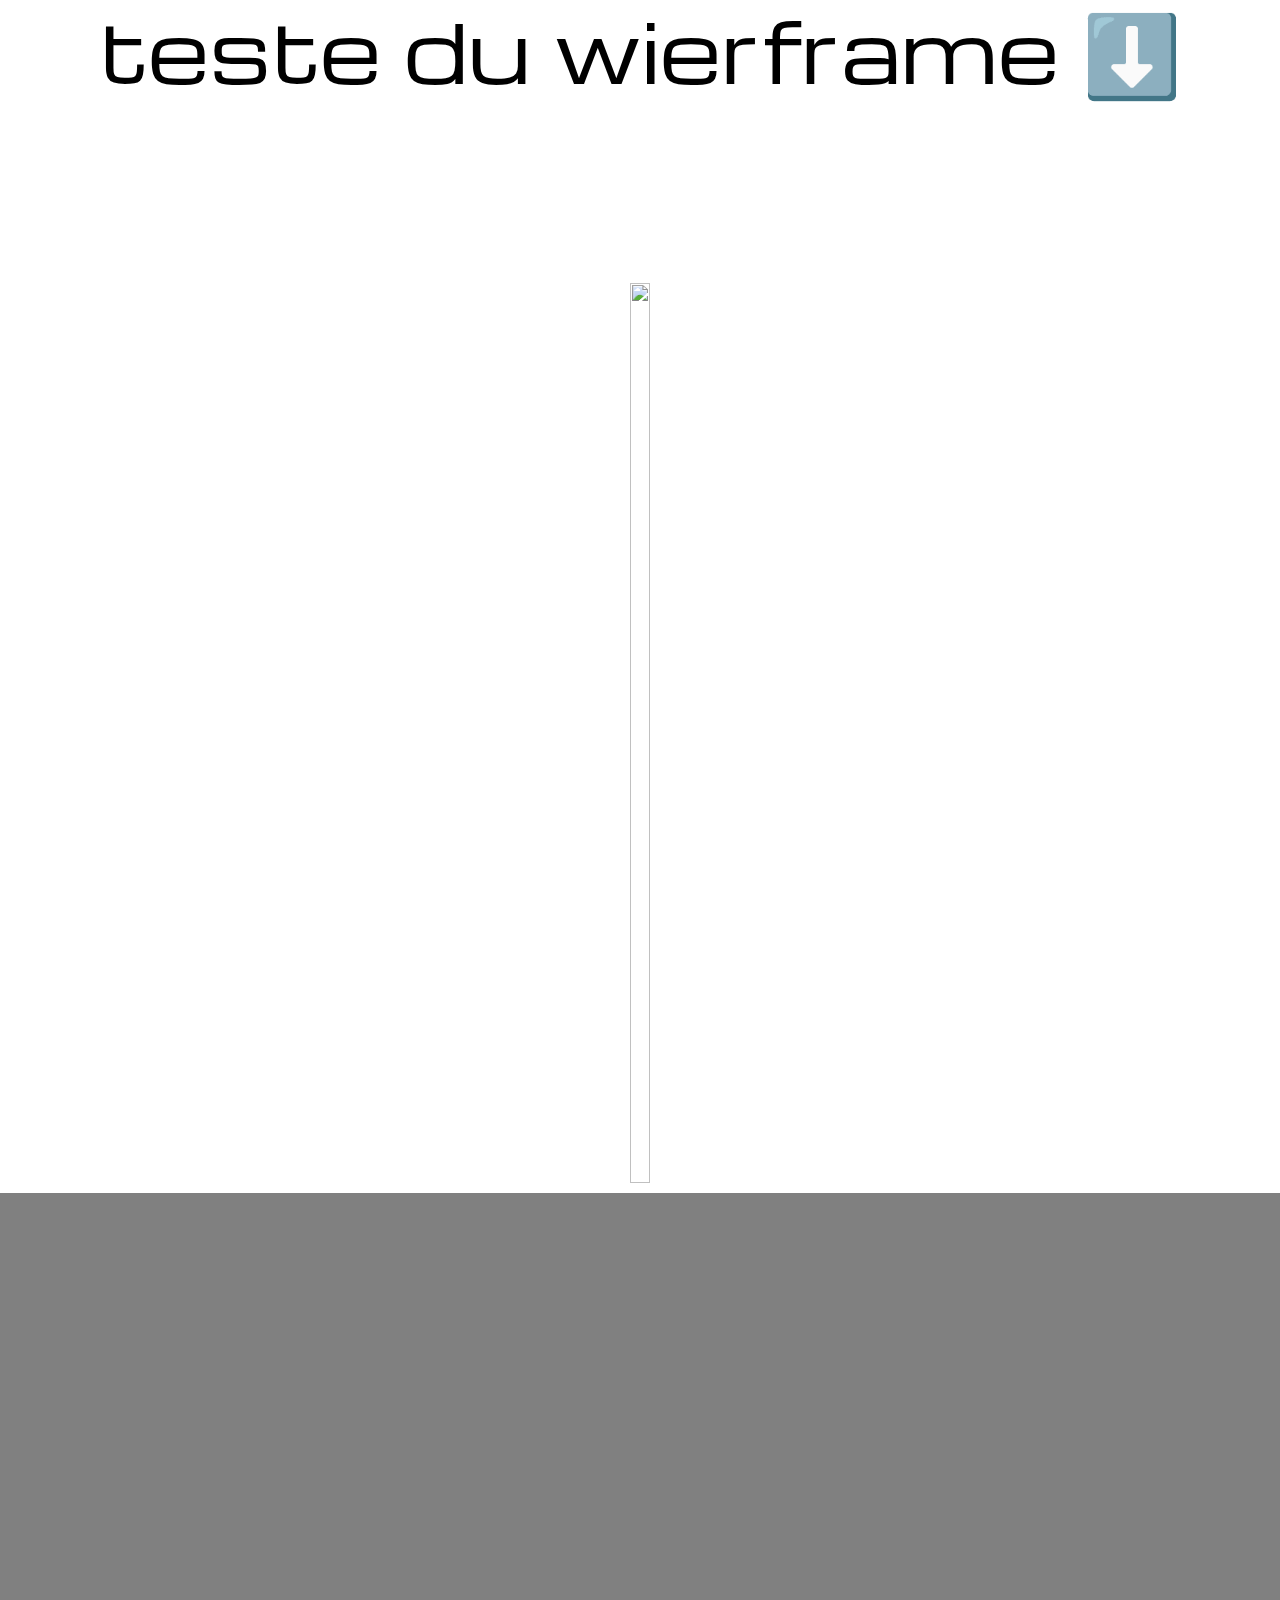
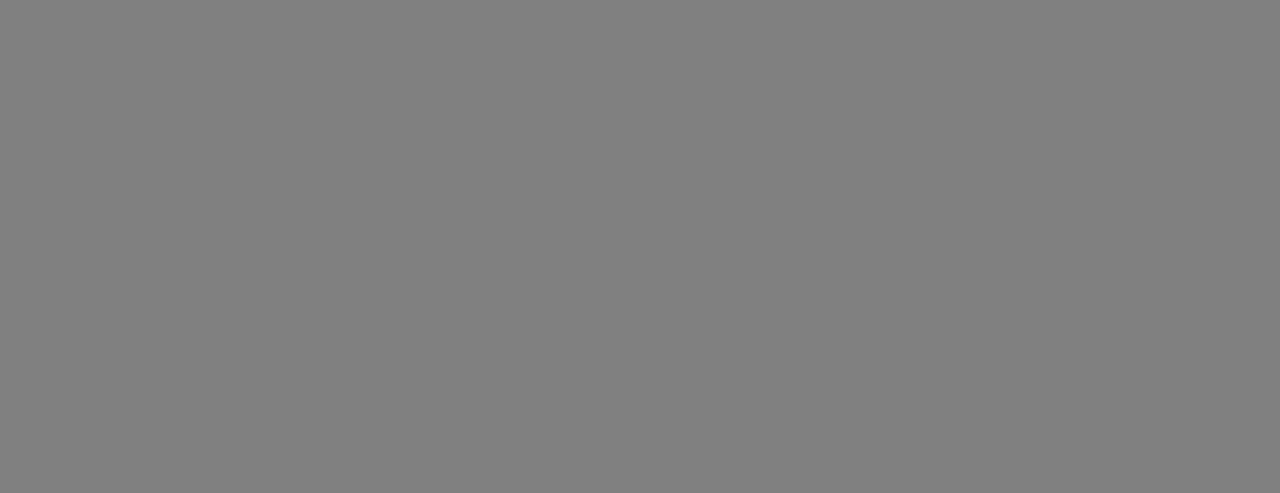
==== commit 808f6fe0: "up" ====
--- a/doc.html
+++ b/doc.html
@@ -20,8 +20,8 @@
     </nav>
     <header>
       <div class="infoHeader">
-        <h1>Lorem, ipsum dolor sit amet consectetur adipisicing elit.<h1>
-        <p>Lorem ipsum dolor, sit amet consectetur adipisicing elit. Sunt esse mollitia eos odio? Consequuntur assumenda, repellat temporibus minus voluptas deserunt? </p>
+        <h1>Pulse<h1>
+        <p>Moins d’impact, plus de découvertes.</p>
       </div>
       <img src="https://cdn.pixabay.com/photo/2016/09/20/11/27/phone-1682317_1280.png" alt="">
     </header>
@@ -30,36 +30,36 @@
       <div class="flip-card">
         <div class="flip-card-inner">
           <div class="flip-card-front">
-            <h1>34%</h1>
+            <h1>1,3 %</h1>
             <hr>
-            <h2>Lorem, ipsum dolor sit amet consectetur</h2>
+            <h2>Les data centers consomment 1,3 % de l’électricité mondiale, contribuant au réchauffement climatique.</h2>
           </div>
           <div class="flip-card-back">
-            <p>Lorem ipsum dolor, sit amet consectetur adipisicing elit. Repellat quasi, animi qui expedita maxime obcaecati ipsa dicta debitis, suscipit voluptas consequuntur sint velit sit unde doloremque consectetur, incidunt labore veniam?</p> 
+            <p>Puls réduit ces impacts en utilisant des énergies renouvelables et optimisant le stockage.</p> 
           </div>
         </div>
       </div>
       <div class="flip-card">
         <div class="flip-card-inner">
           <div class="flip-card-front">
-            <h1>34%</h1>
+            <h1>300M CO₂</h1>
             <hr>
-            <h2>Lorem, ipsum dolor sit amet consectetur</h2>
+            <h2>Le streaming vidéo a généré environ 300 millions de tonnes de CO₂ en 2018, soit l'équivalent des émissions annuelles de la France. </h2>
           </div>
           <div class="flip-card-back">
-            <p>Lorem ipsum dolor sit, amet consectetur adipisicing elit. Maiores quasi nostrum officia deserunt non, fugiat laborum tempore natus doloribus recusandae nulla ducimus? Repellendus nihil quia ex odio perferendis beatae esse.</p> 
+            <p>Puls réduit l'empreinte carbone en optimisant le stockage et en utilisant des énergies renouvelables.</p> 
           </div>
         </div>
       </div>
       <div class="flip-card">
         <div class="flip-card-inner">
           <div class="flip-card-front">
-            <h1>34%</h1>
+            <h1>40 000</h1>
             <hr>
-            <h2>Lorem, ipsum dolor sit amet consectetur</h2>
+            <h2>En France, environ 40 000 nouveaux artistes débutent chaque année, mais beaucoup peinent à se faire connaître. </h2>
           </div>
           <div class="flip-card-back">
-            <p>Lorem, ipsum dolor sit amet consectetur adipisicing elit. Sit tempora ducimus eos qui repudiandae, eligendi quas recusandae expedita nemo. Numquam vitae debitis expedita ipsa veritatis sapiente quae voluptate. Nulla, quas.</p> 
+            <p>Puls met en avant ces talents, augmentant significativement leur visibilité et leurs opportunités.</p> 
           </div>
         </div>
       </div>
@@ -68,56 +68,56 @@
         <div class="imagePerssona">
             <img src="https://media.discordapp.net/attachments/1304098044563820636/1333796442283966487/Adobe_Express_-_file.png?ex=679adafc&is=6799897c&hm=6d985e5dff4a23d1f84ac5ad0286be07b0349d78e065f9fad3b8682f649d7574&=&format=webp&quality=lossless&width=817&height=544" alt="image du perssona ahsley" class="imgAshley">
         </div>
-          <div class="infoPerssona">
+          <div class="infoPerssona">  
               <h1>Ashley</h1>
               <hr class="separatioonInfo">
               <div class="infoPresentation">
                 <img src="asette/gateau.png" alt="">
-                <p>Lorem ipsum dolor sit amet consectetur</p>
+                <p>28 ans</p>
               </div>
               <div class="infoPresentation">
                 <img src="asette/localisateur.png" alt="">
-                <p>Lorem ipsum dolor sit amet consectetur</p>
+                <p>Paris 14ème, France, en ville</p>
               </div>
               <div class="infoPresentation">
                 <img src="asette/sac.png" alt="">
-                <p>Lorem ipsum dolor sit amet consectetur</p>
+                <p>Vendeuse (au SMIC)</p>
               </div>
               <div class="infoPresentation">
                 <img src="asette/silhouette-de-forme-simple-de-coeur.png" alt="">
-                <p>Lorem ipsum dolor sit amet consectetur</p>
+                <p>En couple sans enfant</p>
               </div>
               <hr class="separatioonInfo">
               <div class="statPerssona end">
                 <div class="statTitre">
-                  <h1>Lorem ipsum dolor sit</h1>
+                  <h1>de pubs.</h1>
                   <img src="asette/Component 1.png" alt="">
                 </div>
-                <h2>32%</h2>
+                <h2>80%</h2>
               </div>
               <div class="statPerssona mid-right">
                 <div class="statTitre">
-                  <h1>Lorem ipsum dolor sit</h1>
+                  <h1>de CO2.</h1>
                   <img src="asette/Component 1.png" alt="">
                 </div>
-                <h2>32%</h2>
+                <h2>82,5g</h2>
               </div>
               <div class="statPerssona mid-left">
                 <div class="statTitre">
-                  <h1>Lorem ipsum dolor sit</h1>
+                  <h1>artistes découverts.</h1>
                   <img src="asette/Component 1.png" alt="">
                 </div>
-                <h2>32%</h2>
+                <h2>2</h2>
               </div>
               <div class="statPerssona start">
                 <div class="statTitre">
-                  <h1>Lorem ipsum dolor sit</h1>
+                  <h1>streaming polluant</h1>
                   <img src="asette/Component 1.png" alt="">
                 </div>
-                <h2>32%</h2>
+                <h2>25%</h2>
               </div>  
               <hr class="separatioonInfo">
-              <p class="vieAshley">Lorem ipsum dolor sit amet consectetur adipisicing elit. Autem odit nobis quas vel itaque officia fugit quisquam adipisci tempore rem officiis quo aperiam, voluptate iste earum ipsum dolorum, ex a? Lorem ipsum dolor sit amet consectetur adipisicing elit</p>
+              <p class="vieAshley">Ashley veut une musique éthique, sans interruptions, qui respecte à la fois les artistes et la planète. Avec Puls, elle écoute des morceaux éco-responsables, soutient des artistes indépendants, et profite d’une expérience sans publicité, tout en réduisant son empreinte carbone. Une musique durable, juste, et engagée.</p>
           </div>
     </section>
     <section class="chronologie">
@@ -158,7 +158,6 @@
       <img src="https://cdn.pixabay.com/photo/2016/09/20/11/27/phone-1682317_1280.png" alt="">
     </section>
     <section class="a-venir">
-        
     </section>
   </body>
 </html>
--- a/doc.css
+++ b/doc.css
@@ -1,8 +1,8 @@
 /* Le code CSS spécifique à la page de documentation */
-@import url('https://fonts.googleapis.com/css2?family=Funnel+Display:wght@300..800&family=Inter:ital,opsz,wght@0,14..32,100..900;1,14..32,100..900&family=Monsieur+La+Doulaise&family=Orbitron:wght@400..900&family=Pacifico&family=Poppins:ital,wght@0,100;0,200;0,300;0,400;0,500;0,600;0,700;0,800;0,900;1,100;1,200;1,300;1,400;1,500;1,600;1,700;1,800;1,900&family=Roboto:ital,wght@0,100..900;1,100..900&family=Signika:wght@300..700&family=Sour+Gummy:ital,wght@0,100..900;1,100..900&display=swap');
+@import url('https://fonts.googleapis.com/css2?family=Michroma&display=swap');
 html,body{
     margin: 0;
-    font-family: "Orbitron", serif;
+    font-family: "Michroma", serif;
 }
 /* nav bar */
 nav{
@@ -49,7 +49,6 @@
 header{
     display: flex;
     justify-content: center;
-    justify-content: space-around;
     width: 100%;
     height: 100vh;
 }
@@ -58,18 +57,17 @@
     display: flex;
     flex-direction: column;
     justify-content: center;
-    align-items: center;
-    width: 50%;
+    width:50%;
     gap: 50px;
 }
 
 .infoHeader h1{
     margin: 0;
-    font-size: 50px;
+    font-size: 100px;
 }
 
 .infoHeader p{
-    font-size: 20px;
+    font-size: 30px;
 }
 /* contexte */
 .contexte{
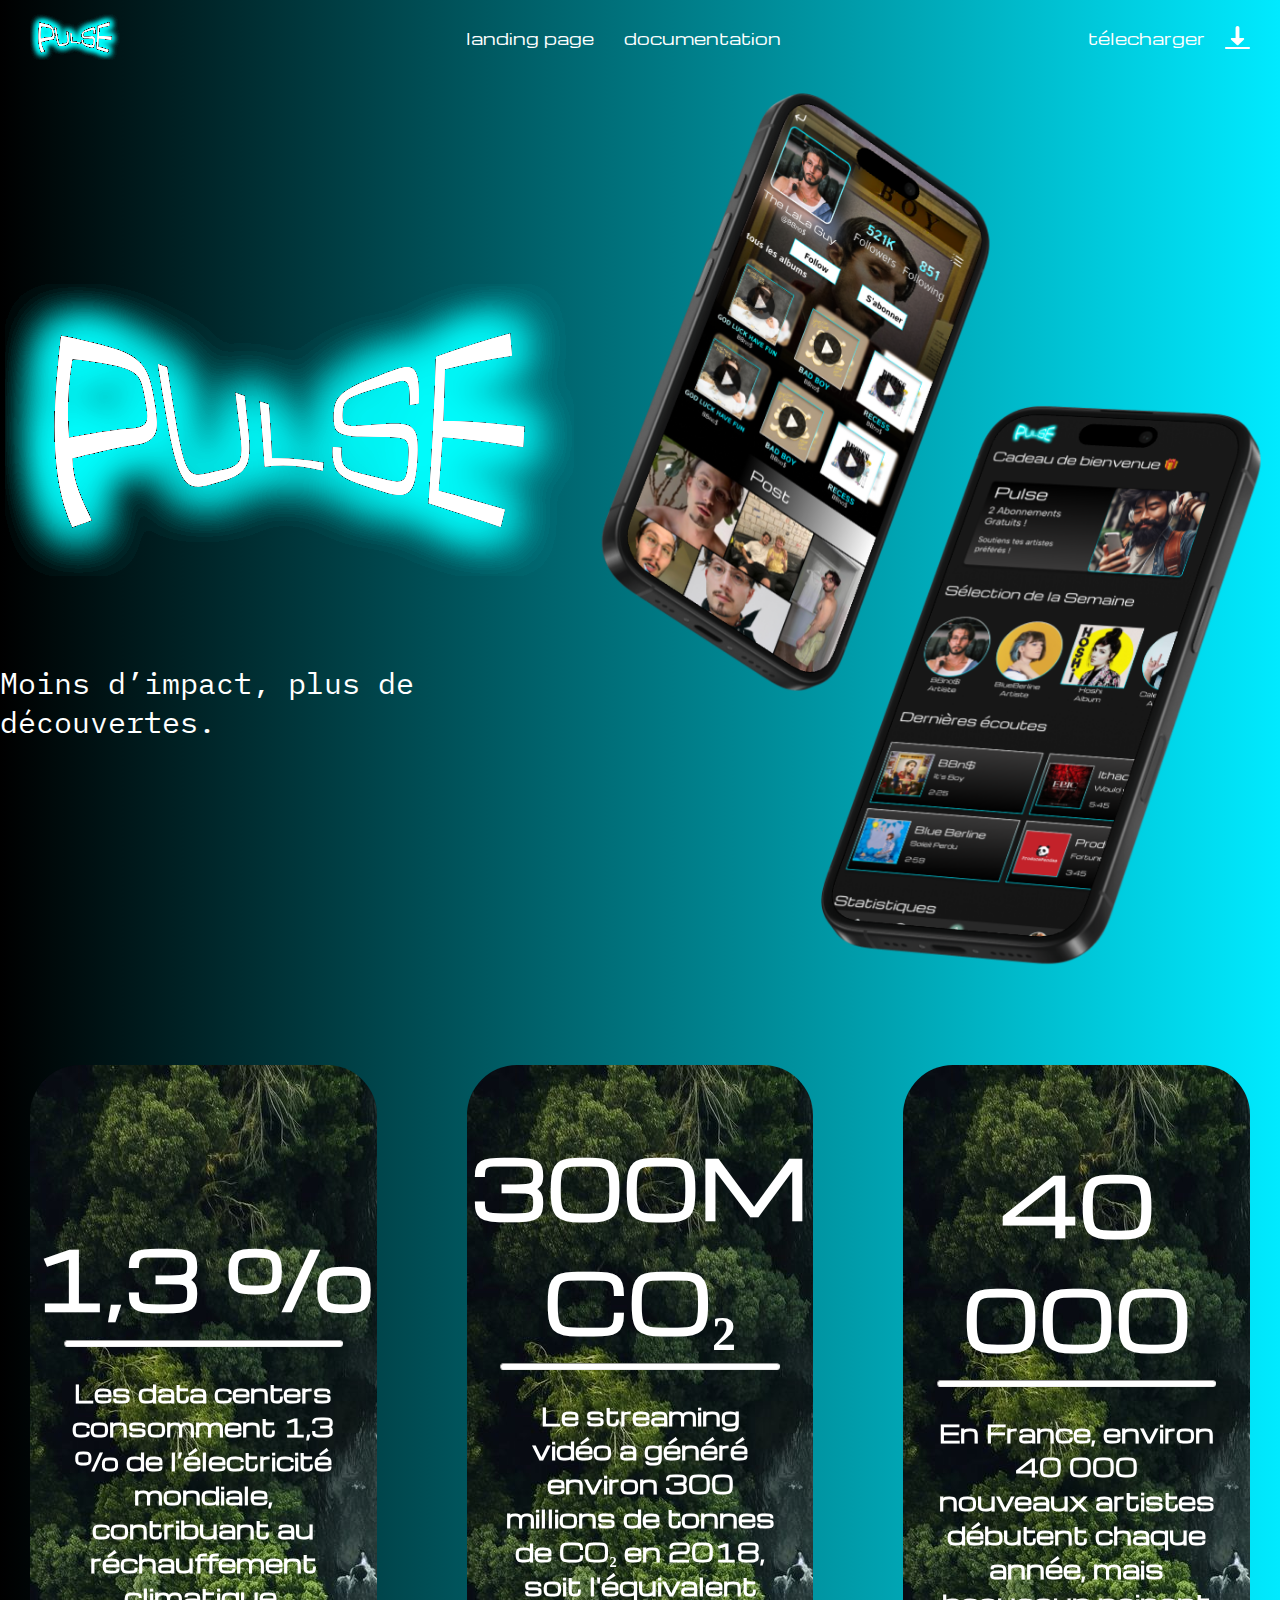
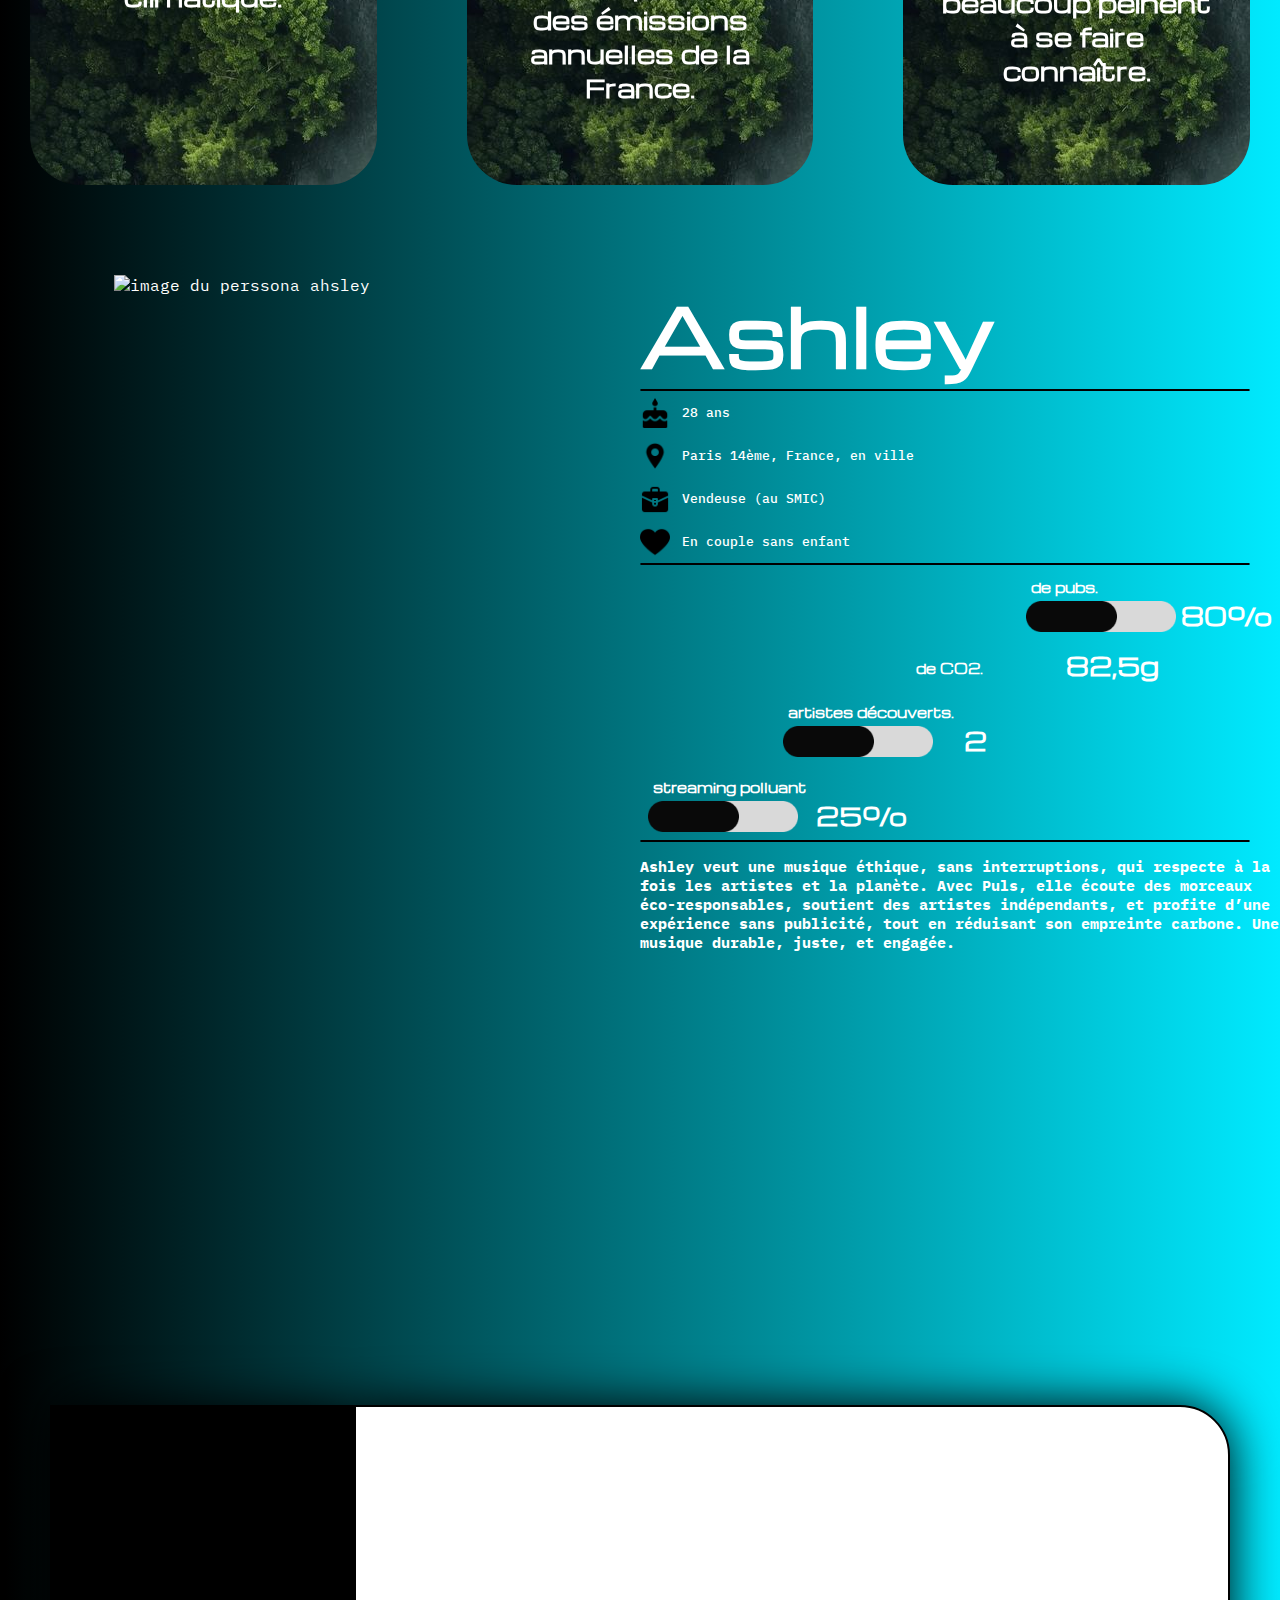
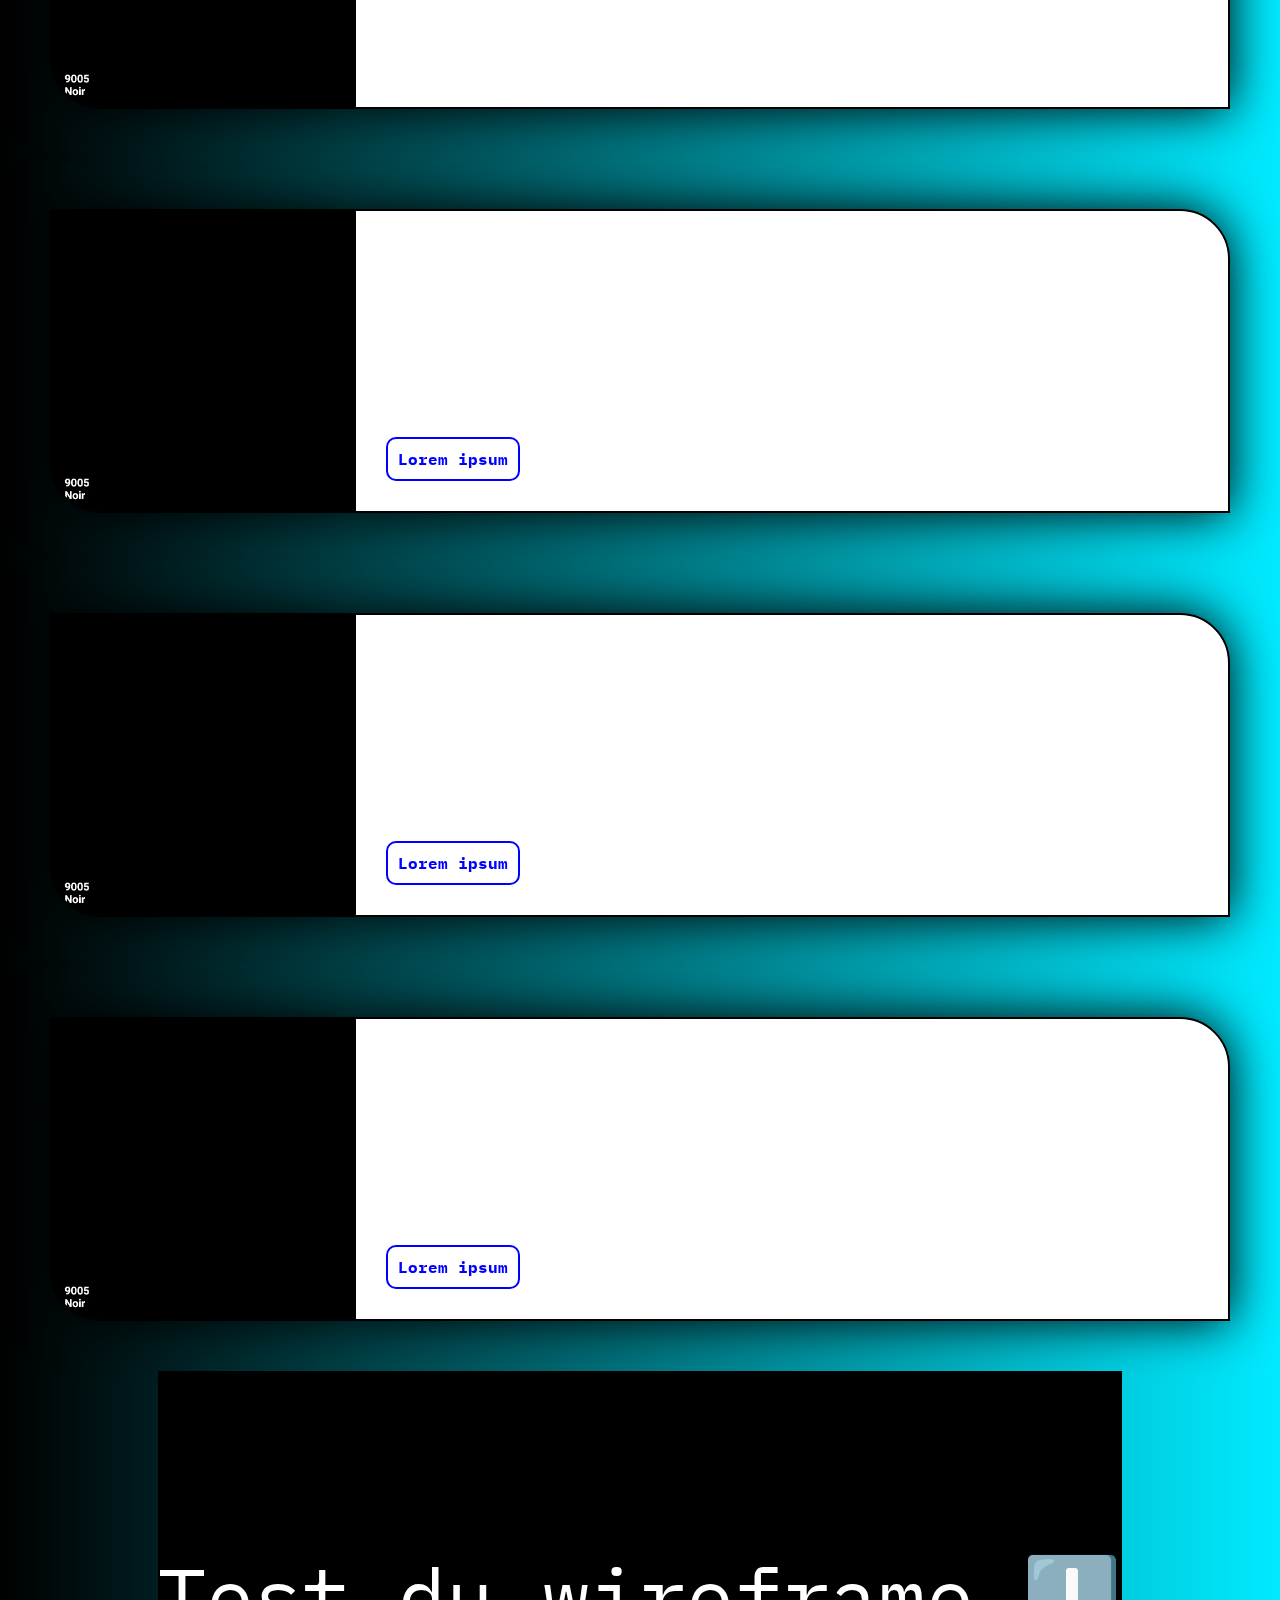
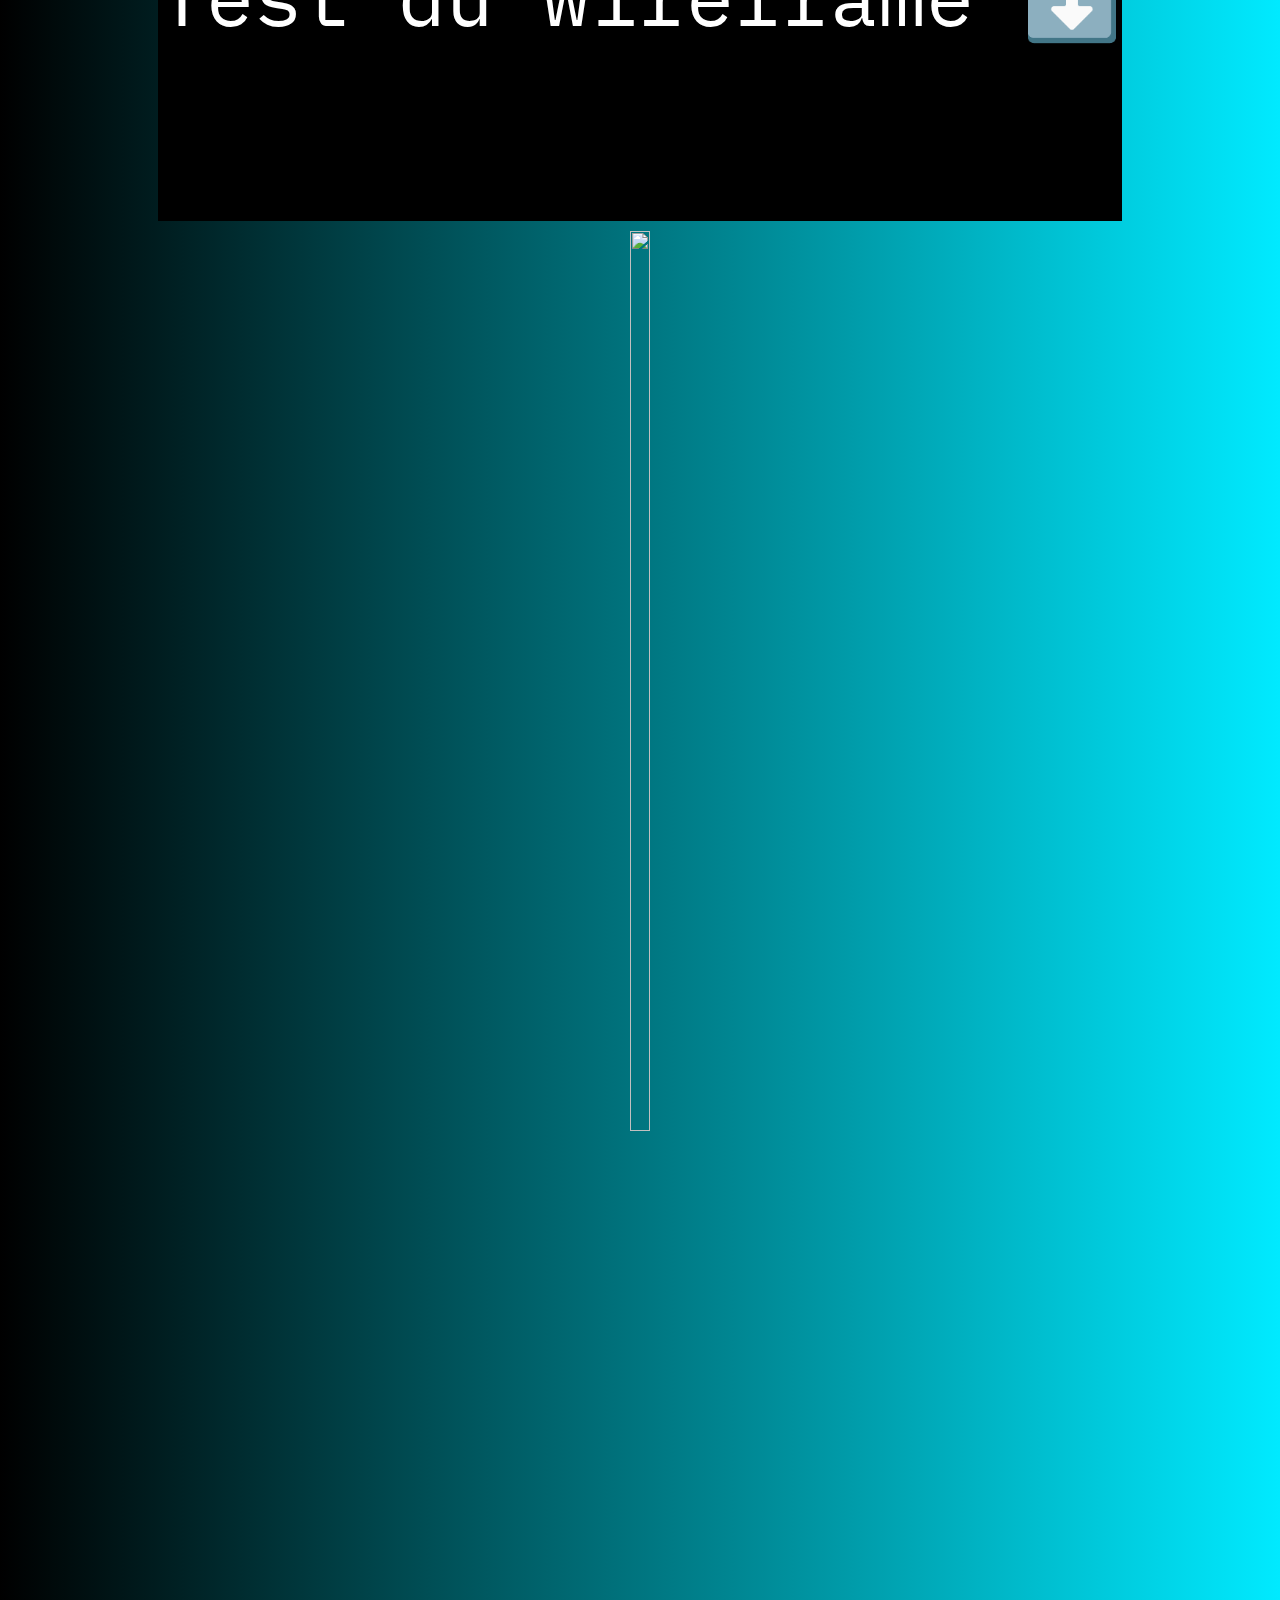
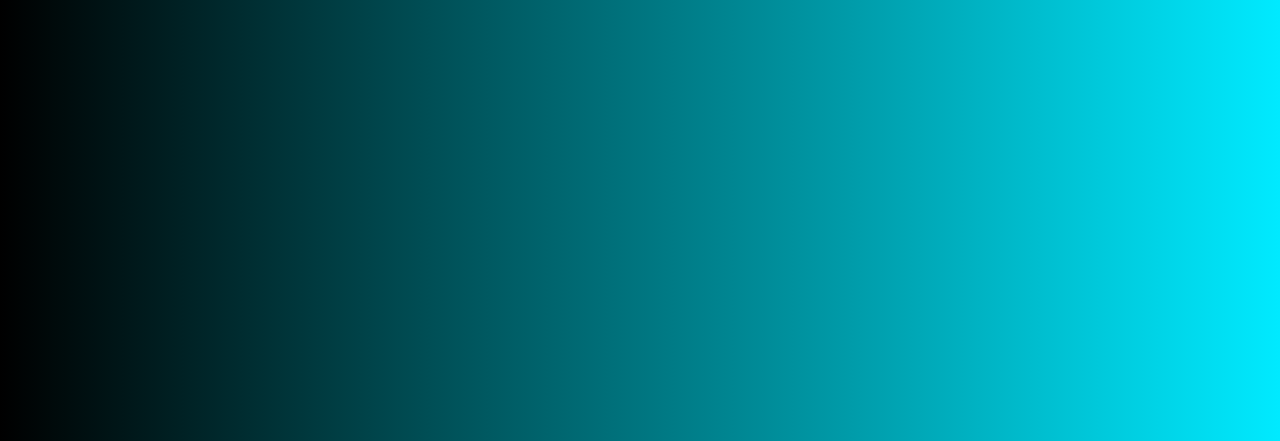
==== commit 2ef0dce7: "up" ====
--- a/doc.html
+++ b/doc.html
@@ -6,24 +6,26 @@
     <title>Pulse - Documentation</title>
     <link href="style.css" rel="stylesheet" type="text/css" />
     <link href="doc.css" rel="stylesheet" type="text/css" />
+    <link rel="icon" type="image/x-icon" href="assets/logo-pulse.svg">
   </head>
   <body>
     <nav>
-      <img src="https://www.pulse-group.org/wp-content/uploads/2023/08/PULSE_LOGO_COULEUR.svg" alt="logo Pulse" class="logoPulse">
-      <div class="btnNav">
-        <a href="/index.html">Accueil</a>
-        <div class="btNtelecharger">
-          <a href="#">Telecharger</a>
-          <img src="asette/telechargements (1).png" alt="">
-        </div>
-      </div>
+      <img src="assets/logo-pulse.svg" alt="" class="navbarObject logo">
+        <ul>
+          <li><a href="index.html">landing page</a></li>
+          <li><a href="doc.html">documentation</a></li>
+        </ul>
+        <a href="" class="btnTelecharger navbarObject" >
+          <p class="telechargements">télecharger</p>
+          <img src="assets/telechargement.svg" alt="" class="imgTelechargement">
+        </a>
     </nav>
     <header>
       <div class="infoHeader">
-        <h1>Pulse<h1>
+        <img src="assets/logo-pulse.svg" alt="logo Pulse">
         <p>Moins d’impact, plus de découvertes.</p>
       </div>
-      <img src="https://cdn.pixabay.com/photo/2016/09/20/11/27/phone-1682317_1280.png" alt="">
+      <img src="assets/iPhone_16.png" alt="mockup" class="telephone">
     </header>
     <section class="contexte">
       <div class="allCard">
@@ -72,47 +74,47 @@
               <h1>Ashley</h1>
               <hr class="separatioonInfo">
               <div class="infoPresentation">
-                <img src="asette/gateau.png" alt="">
+                <img src="assets/gateau.png" alt="">
                 <p>28 ans</p>
               </div>
               <div class="infoPresentation">
-                <img src="asette/localisateur.png" alt="">
+                <img src="assets/localisateur.png" alt="">
                 <p>Paris 14ème, France, en ville</p>
               </div>
               <div class="infoPresentation">
-                <img src="asette/sac.png" alt="">
+                <img src="assets/sac.png" alt="">
                 <p>Vendeuse (au SMIC)</p>
               </div>
               <div class="infoPresentation">
-                <img src="asette/silhouette-de-forme-simple-de-coeur.png" alt="">
+                <img src="assets/silhouette-de-forme-simple-de-coeur.png" alt="">
                 <p>En couple sans enfant</p>
               </div>
               <hr class="separatioonInfo">
               <div class="statPerssona end">
                 <div class="statTitre">
                   <h1>de pubs.</h1>
-                  <img src="asette/Component 1.png" alt="">
+                  <img src="assets/Component_1.png" alt="">
                 </div>
                 <h2>80%</h2>
               </div>
               <div class="statPerssona mid-right">
                 <div class="statTitre">
                   <h1>de CO2.</h1>
-                  <img src="asette/Component 1.png" alt="">
+                  <img src="assets/Component 1.png" alt="">
                 </div>
                 <h2>82,5g</h2>
               </div>
               <div class="statPerssona mid-left">
                 <div class="statTitre">
                   <h1>artistes découverts.</h1>
-                  <img src="asette/Component 1.png" alt="">
+                  <img src="assets/Component_1.png" alt="">
                 </div>
                 <h2>2</h2>
               </div>
               <div class="statPerssona start">
                 <div class="statTitre">
                   <h1>streaming polluant</h1>
-                  <img src="asette/Component 1.png" alt="">
+                  <img src="assets/Component_1.png" alt="">
                 </div>
                 <h2>25%</h2>
               </div>  
@@ -122,14 +124,14 @@
     </section>
     <section class="chronologie">
       <div class="wierframe">
-        <img src="asette/verre-clair-laque-noir-mat-6mm.jpg" alt="">
+        <img src="assets/verre-clair-laque-noir-mat-6mm.jpg" alt="">
         <div class="wierframeInfo">
           <h1>Lorem</h1>
           <p>Lorem ipsum dolor sit, amet consectetur adipisicing elit. Tempore nesciunt id dolorum commodi optio at quidem est, consectetur sapiente nemo? Similique velit deserunt sed nesciunt obcaecati debitis quis possimus molestias!</p>
         </div>
       </div>
       <div class="wierframe">
-        <img src="asette/verre-clair-laque-noir-mat-6mm.jpg" alt="">
+        <img src="assets/verre-clair-laque-noir-mat-6mm.jpg" alt="">
         <div class="wierframeInfo">
           <h1>Lorem</h1>
           <p>Lorem ipsum dolor sit, amet consectetur adipisicing elit. Tempore nesciunt id dolorum commodi optio at quidem est, consectetur sapiente nemo? Similique velit deserunt sed nesciunt obcaecati debitis quis possimus molestias!</p>
@@ -137,7 +139,7 @@
         </div>
       </div>
       <div class="wierframe">
-        <img src="asette/verre-clair-laque-noir-mat-6mm.jpg" alt="">
+        <img src="assets/verre-clair-laque-noir-mat-6mm.jpg" alt="">
         <div class="wierframeInfo">
           <h1>Lorem</h1>
           <p>Lorem ipsum dolor sit, amet consectetur adipisicing elit. Tempore nesciunt id dolorum commodi optio at quidem est, consectetur sapiente nemo? Similique velit deserunt sed nesciunt obcaecati debitis quis possimus molestias!</p>
@@ -145,14 +147,14 @@
         </div>
       </div>
       <div class="wierframe">
-        <img src="asette/verre-clair-laque-noir-mat-6mm.jpg" alt="">
+        <img src="assets/verre-clair-laque-noir-mat-6mm.jpg" alt="">
         <div class="wierframeInfo">
           <h1>Lorem</h1>
           <p>Lorem ipsum dolor sit, amet consectetur adipisicing elit. Tempore nesciunt id dolorum commodi optio at quidem est, consectetur sapiente nemo? Similique velit deserunt sed nesciunt obcaecati debitis quis possimus molestias!</p>
           <a href="">Lorem ipsum</a>
         </div>
       </div>
-      <div class="spacer">teste du wierframe ⬇️</div>
+      <div class="spacer">Test du wireframe ⬇️</div>
     </section>
     <section class="testeAplli">
       <img src="https://cdn.pixabay.com/photo/2016/09/20/11/27/phone-1682317_1280.png" alt="">
--- a/style.css
+++ b/style.css
@@ -0,0 +1,98 @@
+@import url('https://fonts.googleapis.com/css2?family=Michroma&display=swap');
+
+
+@import url('https://fonts.googleapis.com/css2?family=IBM+Plex+Mono:ital,wght@0,100;0,200;0,300;0,400;0,500;0,600;0,700;1,100;1,200;1,300;1,400;1,500;1,600;1,700&display=swap');
+
+html{
+  height: 100%;
+  width: 100%;
+}
+
+:root { 
+  --background-grey: -webkit-linear-gradient(90deg, #000000,#3a3939);
+  --background-blue: -webkit-linear-gradient(180deg, #00eaff,#000000);                           
+  --font-family-title: "Michroma", serif;
+  --font-family-text: "IBM Plex Mono", sans-serif;
+  --font-color: white;
+  --secondary-color: #00EAFF;
+}
+
+html, body {
+  margin: 0;
+  font-family: var(--font-family-text);
+  background: var(--background-blue);
+  color: var(--font-color);
+}
+
+
+p{
+  font-family: var(--font-family-text);
+}
+
+
+h1, h2, h3, h4, h5{
+  font-family: var(--font-family-title);
+}
+
+nav{
+  font-family: var(--font-family-text);
+}
+
+
+.logo {
+  animation: pulse 0.5s infinite ease-in-out alternate;
+}
+
+@keyframes pulse {
+  from { transform: scale(0.8); }
+  to { transform: scale(1.2); }
+}
+
+
+/* nav bar */
+nav{
+  display: flex;
+  justify-content: center;
+  align-items: center;
+  justify-content: space-between;
+  color: black;
+  font-family: var(--font-family-title);
+}
+
+.logo{
+  width: 7%;
+}
+
+nav ul li,a{
+  text-decoration: none;
+  list-style: none;
+  color: rgb(255, 255, 255);
+  transition: all 0.3s;
+}
+
+nav ul li,a:hover{
+  color: rgb(0, 0, 0);
+}
+
+ul{
+  display: flex;
+  gap: 30px;
+}
+
+.imgTelechargement{
+  width: 25px;
+  height: fit-content;
+}
+.btnTelecharger{
+  display: flex;
+  align-items: center;
+  gap: 20px;
+}
+
+.telechargements{
+  font-family: var(--font-family-title);
+}
+
+.navbarObject{
+  padding: 10px 30px;
+}--- a/doc.css
+++ b/doc.css
@@ -1,57 +1,11 @@
-/* Le code CSS spécifique à la page de documentation */
-@import url('https://fonts.googleapis.com/css2?family=Michroma&display=swap');
-html,body{
-    margin: 0;
-    font-family: "Michroma", serif;
-}
-/* nav bar */
-nav{
+/* header */
+header{
+    display: flex;
+    justify-content: center;
     width: 100%;
-    display: flex;
-    justify-content: center;
-    align-items: center;
-    justify-content: space-between;
-    background-color: gray;
-}
-a{
-    text-decoration: none;
-    color: black;
-}
-
-.logoPulse{
-    width: 100px;
-    padding: 10px;
-}
-
-.btnNav{
-    display: flex;
-    justify-content: center;
-    align-items: center;
-    gap: 30px;
-    padding: 10px;
-}
-
-.btNtelecharger{
-    display: flex;
-    justify-content: center;
-    align-items: center;
-    background-color: white;
-    padding: 10px;
-    gap: 10px;
-    border-radius: 10px;
-    border: solid 2px black;
-}
-
-.btNtelecharger img{
-    width: 20px;
-}
-
-header{
-    display: flex;
-    justify-content: center;
-    width: 100%;
-    height: 100vh;
-}
+    height: 100vh;
+}
+
 
 .infoHeader{
     display: flex;
@@ -64,6 +18,7 @@
 .infoHeader h1{
     margin: 0;
     font-size: 100px;
+    font-family: var(--font-family-title);
 }
 
 .infoHeader p{
@@ -71,7 +26,6 @@
 }
 /* contexte */
 .contexte{
-    width: 100%;
     height: 100vh;
     display: flex;
     justify-content: center;
@@ -80,7 +34,6 @@
 }
 
 .allCard{
-    background-color: gray;
     width: 100%;
     height: 100vh;
     display: flex;
@@ -93,7 +46,7 @@
 /* card flip */
 .flip-card-front{
     border-radius: 50px;
-    background-image: url(asette/64837ebf10f03adda1aa3127279f23ed.jpg);
+    background-image: url(assets/64837ebf10f03adda1aa3127279f23ed.jpg);
     display: flex;
     justify-content: center;
     align-items: center;
@@ -128,7 +81,6 @@
   
   .flip-card-inner {
     position: relative;
-    width: 100%;
     height: 100%;
     text-align: center;
     transition: transform 0.6s;
@@ -141,15 +93,15 @@
   
   .flip-card-front, .flip-card-back {
     position: absolute;
-    width: 100%;
     height: 100%;
     -webkit-backface-visibility: hidden;
     backface-visibility: hidden;
   }
   
   .flip-card-back {
-    background-color: #2980b9;
-    color: white;
+    background-color: var(--secondary-color);
+    color: black;
+    padding: 10%;
     transform: rotateY(180deg);
     border-radius: 50px;
     display: flex;
@@ -161,7 +113,6 @@
   }
 /* perssona */
 .perssona{
-    width: 100%;
     height: 120vh;
     display: flex;
     justify-content: space-between;
@@ -268,9 +219,7 @@
 
 /* chronologie */
 .chronologie{
-    width: 100%;
     height: fit-content;
-    background-color: gray;
     display: flex;
     justify-content: center;
     align-items: center;
@@ -280,7 +229,6 @@
 
 .wierframe{
     display: flex;
-    width: 1000px;  
     padding: 50px;
     position: sticky;
     top: 0;
@@ -335,19 +283,17 @@
   }
   
   .spacer {
-    width: 100%;
     height: 50vh; 
     display: flex;
     align-items: center;
     justify-content: center;
     font-size: 5em;
     z-index: 1;
-    background-color: white;
+    background-color: rgb(0, 0, 0);
   }
 
   /* testeAplli */
   .testeAplli{
-    width: 100%;
     height: 100vh;
     display: flex;
     justify-content: center;
@@ -361,7 +307,5 @@
   }
 /*  .a-venir */
   .a-venir{
-    width: 100%;
-    height: 100vh;
-    background-color: gray;
-  }
+    height: 100vh;
+  }
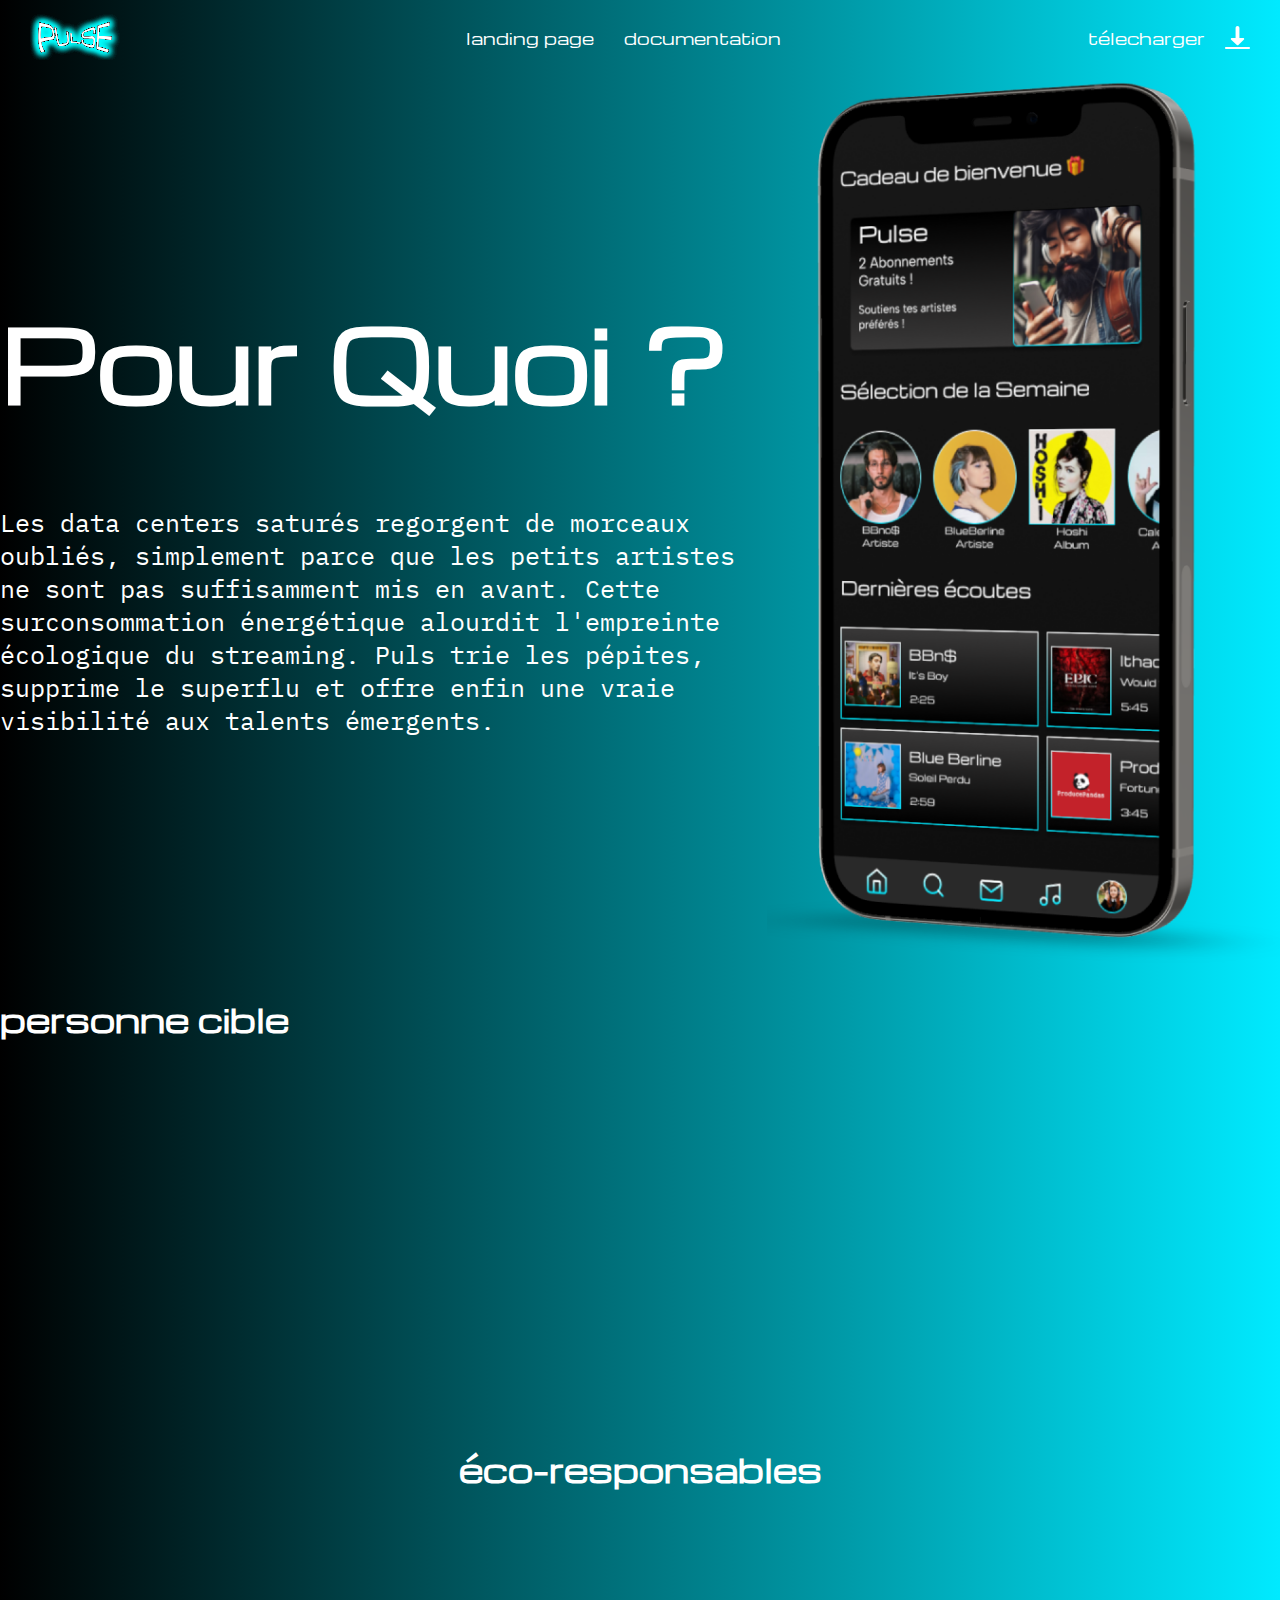
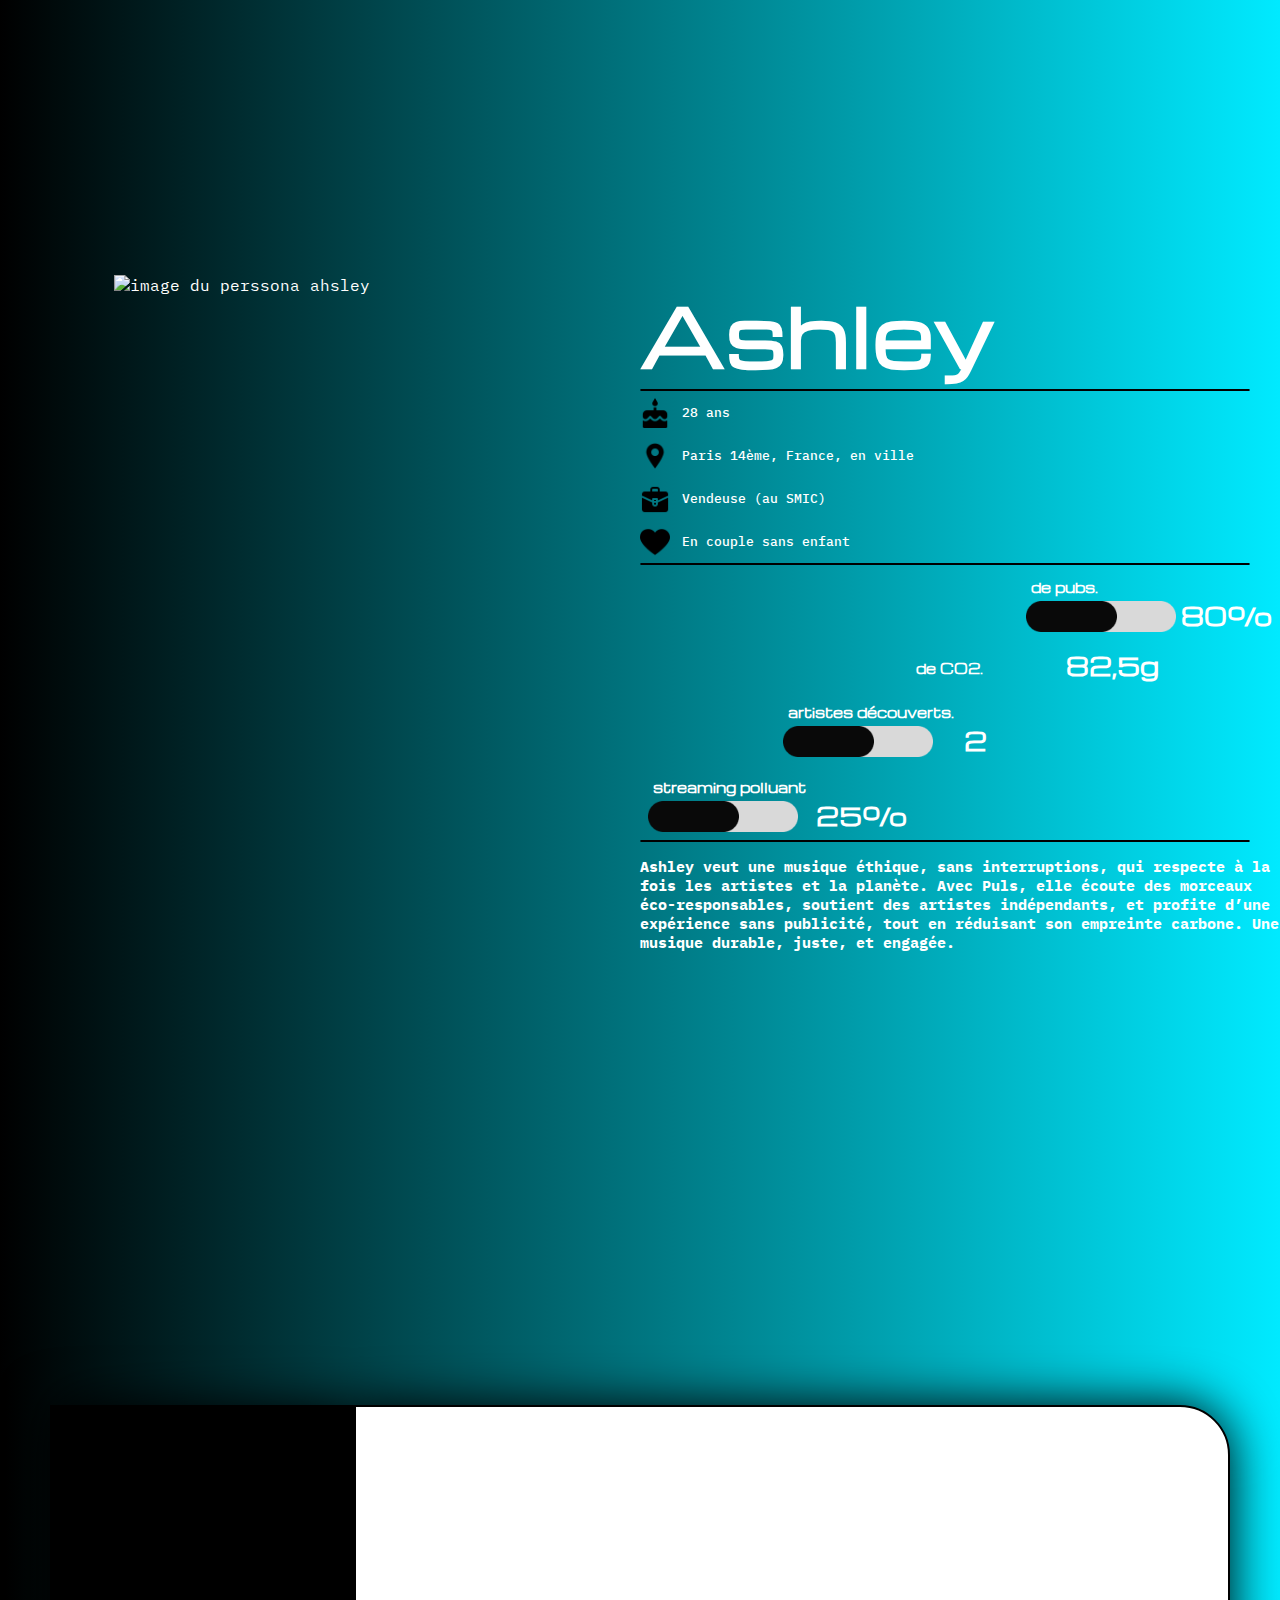
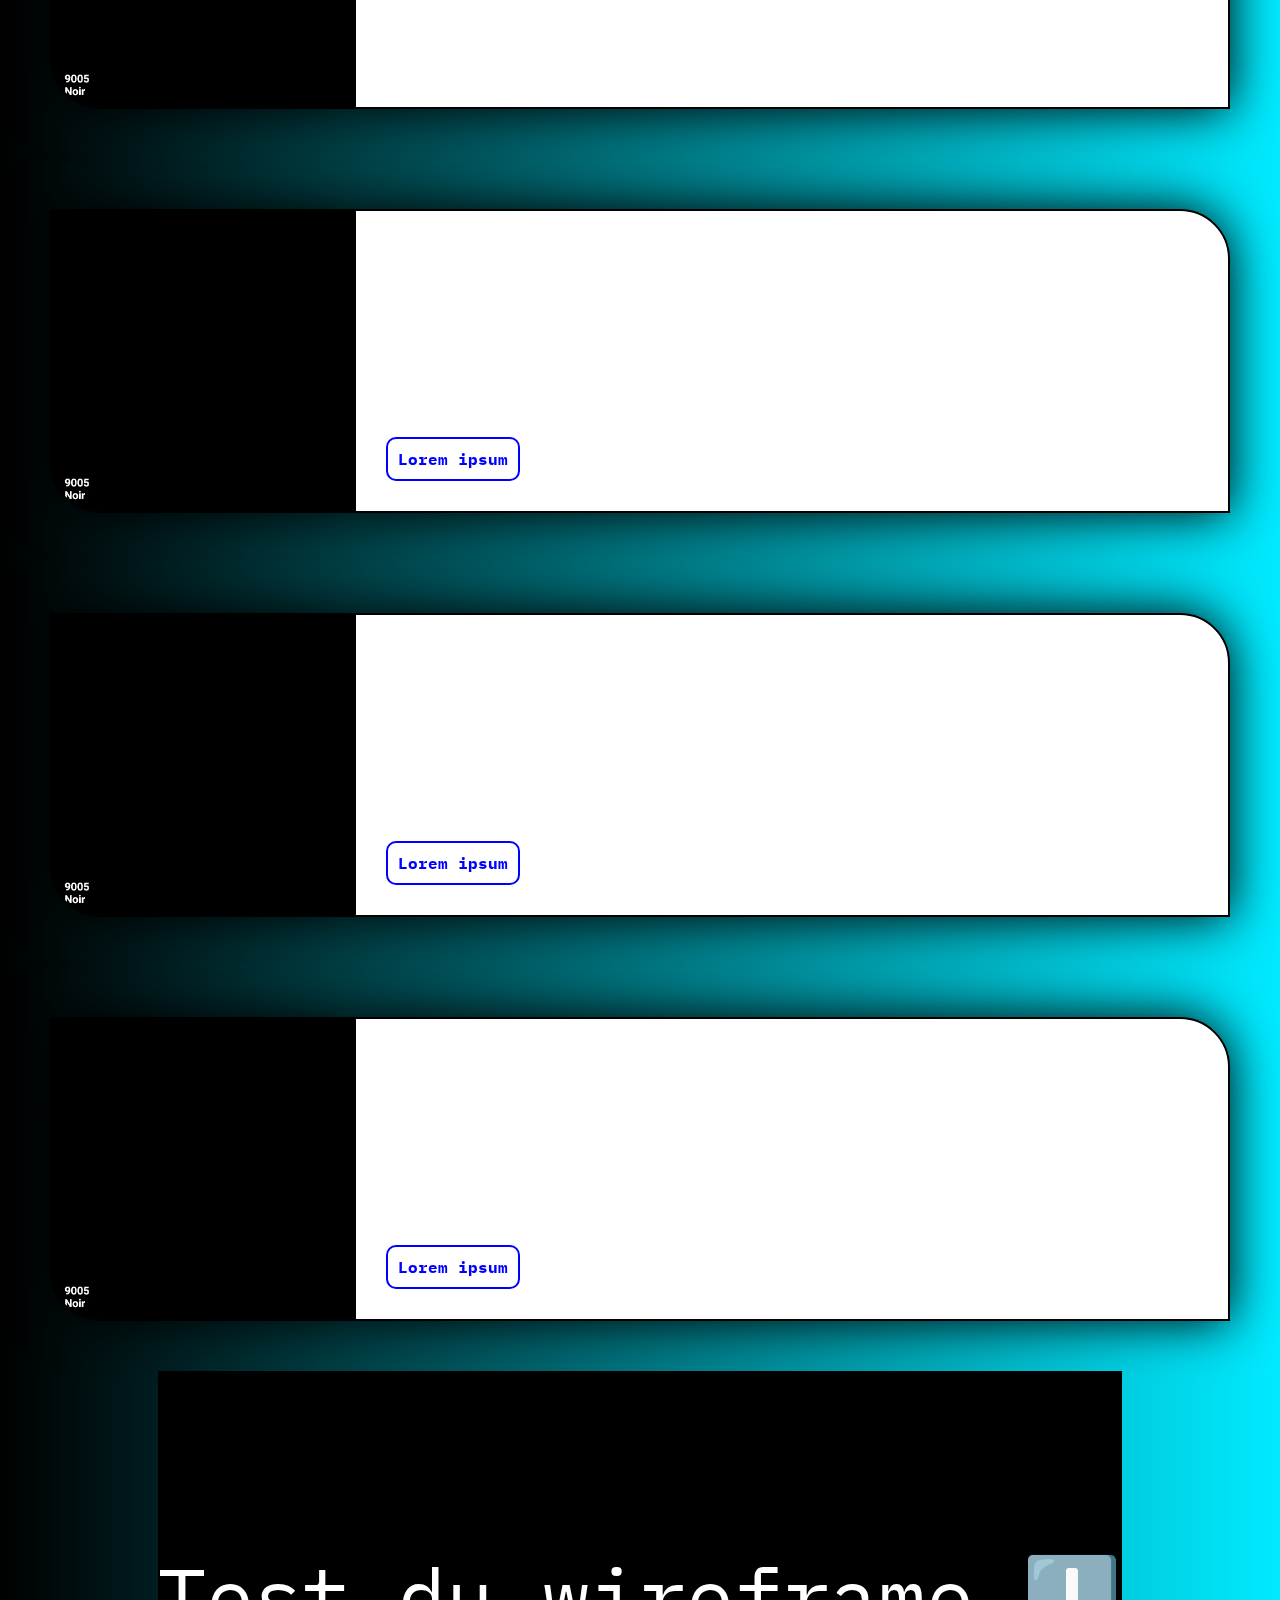
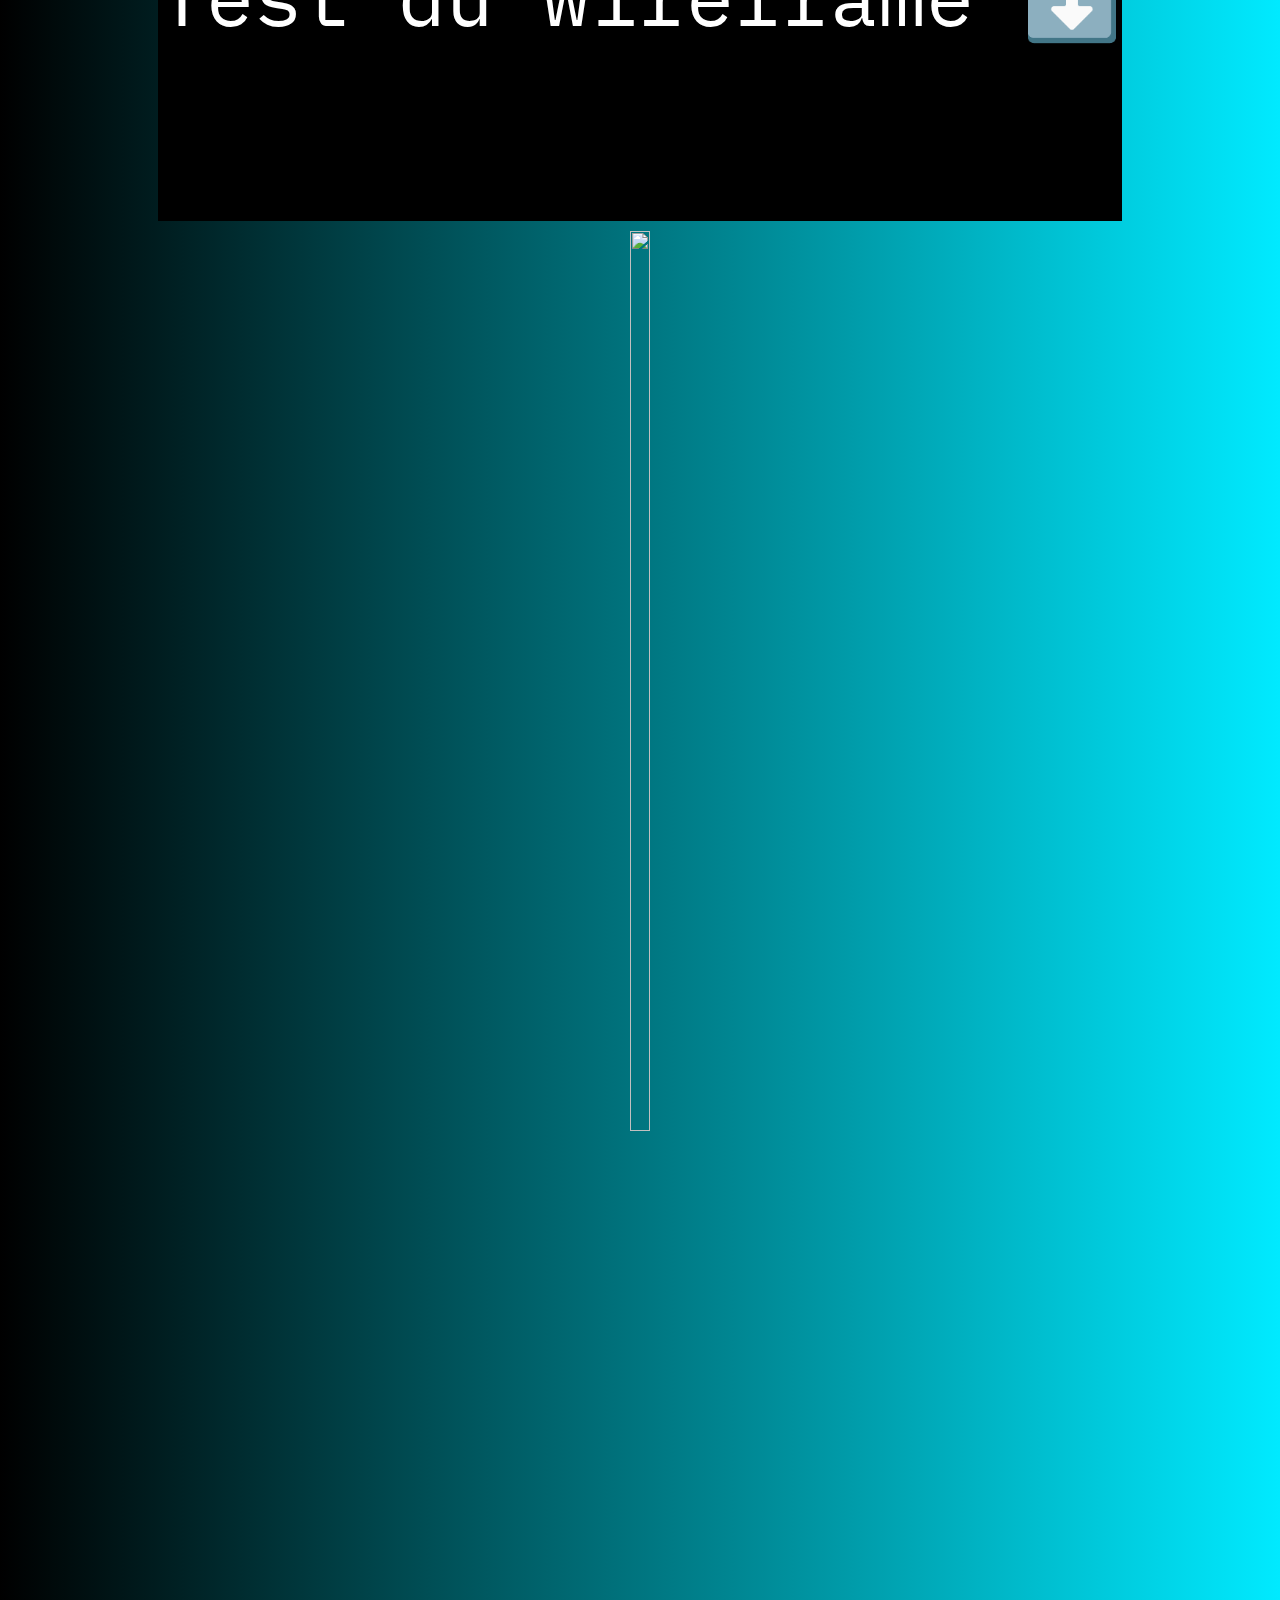
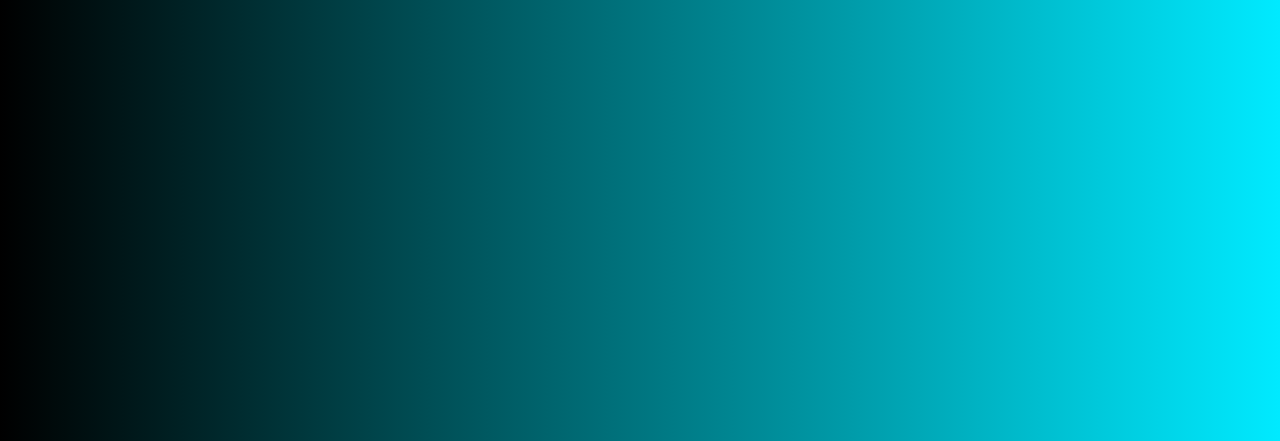
==== commit bb16a996: "up" ====
--- a/doc.html
+++ b/doc.html
@@ -22,47 +22,19 @@
     </nav>
     <header>
       <div class="infoHeader">
-        <img src="assets/logo-pulse.svg" alt="logo Pulse">
-        <p>Moins d’impact, plus de découvertes.</p>
+        <h1>Pour Quoi ?</h1>
+        <p>Les data centers saturés regorgent de morceaux oubliés, simplement parce que les petits artistes ne sont pas suffisamment mis en avant. Cette surconsommation énergétique alourdit l'empreinte écologique du streaming.
+
+          Puls trie les pépites, supprime le superflu et offre enfin une vraie visibilité aux talents émergents.</p>
       </div>
-      <img src="assets/iPhone_16.png" alt="mockup" class="telephone">
+      <img src="assets/Rectangle.png" alt="mockup" class="telephone">
     </header>
     <section class="contexte">
+      <h1>personne cible</h1>
       <div class="allCard">
-      <div class="flip-card">
-        <div class="flip-card-inner">
-          <div class="flip-card-front">
-            <h1>1,3 %</h1>
-            <hr>
-            <h2>Les data centers consomment 1,3 % de l’électricité mondiale, contribuant au réchauffement climatique.</h2>
-          </div>
-          <div class="flip-card-back">
-            <p>Puls réduit ces impacts en utilisant des énergies renouvelables et optimisant le stockage.</p> 
-          </div>
-        </div>
-      </div>
-      <div class="flip-card">
-        <div class="flip-card-inner">
-          <div class="flip-card-front">
-            <h1>300M CO₂</h1>
-            <hr>
-            <h2>Le streaming vidéo a généré environ 300 millions de tonnes de CO₂ en 2018, soit l'équivalent des émissions annuelles de la France. </h2>
-          </div>
-          <div class="flip-card-back">
-            <p>Puls réduit l'empreinte carbone en optimisant le stockage et en utilisant des énergies renouvelables.</p> 
-          </div>
-        </div>
-      </div>
-      <div class="flip-card">
-        <div class="flip-card-inner">
-          <div class="flip-card-front">
-            <h1>40 000</h1>
-            <hr>
-            <h2>En France, environ 40 000 nouveaux artistes débutent chaque année, mais beaucoup peinent à se faire connaître. </h2>
-          </div>
-          <div class="flip-card-back">
-            <p>Puls met en avant ces talents, augmentant significativement leur visibilité et leurs opportunités.</p> 
-          </div>
+        <div class="card">
+          <img src="https://img.freepik.com/photos-gratuite/femmes-voyageant-paris_23-2149305821.jpg" alt="">
+          <h1>éco-responsables</h1>
         </div>
       </div>
     </section>
--- a/doc.css
+++ b/doc.css
@@ -1,7 +1,11 @@
+h1{
+    font-family: var(--font-family-title);
+}
 /* header */
 header{
     display: flex;
     justify-content: center;
+    justify-content: space-around;
     width: 100%;
     height: 100vh;
 }
@@ -11,7 +15,7 @@
     display: flex;
     flex-direction: column;
     justify-content: center;
-    width:50%;
+    width:60%;
     gap: 50px;
 }
 
@@ -22,15 +26,15 @@
 }
 
 .infoHeader p{
-    font-size: 30px;
+    font-size: 25px;
 }
 /* contexte */
 .contexte{
-    height: 100vh;
-    display: flex;
-    justify-content: center;
-    align-items: center;
-
+    width: 100%;
+    display: flex;
+    justify-content: center;
+    flex-direction: column;
+    height: 100vh;
 }
 
 .allCard{
@@ -43,74 +47,21 @@
     gap: 30px;
 }
 
-/* card flip */
-.flip-card-front{
-    border-radius: 50px;
-    background-image: url(assets/64837ebf10f03adda1aa3127279f23ed.jpg);
-    display: flex;
-    justify-content: center;
-    align-items: center;
-    flex-direction: column;
-    text-align: center;
-    color: white;
-}
-
-.flip-card-front h1{
-    font-size: 80px;
-    margin: 0;
-}
-
-.flip-card-front hr{
-    width: 80%;
-    height: 5px;
+.card{
+    width: 30%;
+    height: 100%;
+    display: flex;
+    justify-content: center;
+    align-items: center;
+    flex-direction: column;
+}
+
+.card img{
+    width: fit-content;
     border-radius: 10px;
-    background-color: white;
-}
-
-.flip-card-front h2{
-    width: 80%;
-}
-
-.flip-card {
-    background-color: transparent;
-    width: 80%;
-    height: 80%;
-    perspective: 1000px;
-    padding: 30px;
-  }
-  
-  .flip-card-inner {
-    position: relative;
-    height: 100%;
-    text-align: center;
-    transition: transform 0.6s;
-    transform-style: preserve-3d;
-  }
-  
-  .flip-card:hover .flip-card-inner {
-    transform: rotateY(180deg);
-  }
-  
-  .flip-card-front, .flip-card-back {
-    position: absolute;
-    height: 100%;
-    -webkit-backface-visibility: hidden;
-    backface-visibility: hidden;
-  }
-  
-  .flip-card-back {
-    background-color: var(--secondary-color);
-    color: black;
-    padding: 10%;
-    transform: rotateY(180deg);
-    border-radius: 50px;
-    display: flex;
-    justify-content: center;
-    align-items: center;
-    text-align: center;
-    line-height: 30px;
-    font-size: 20px;
-  }
+}
+
+
 /* perssona */
 .perssona{
     height: 120vh;
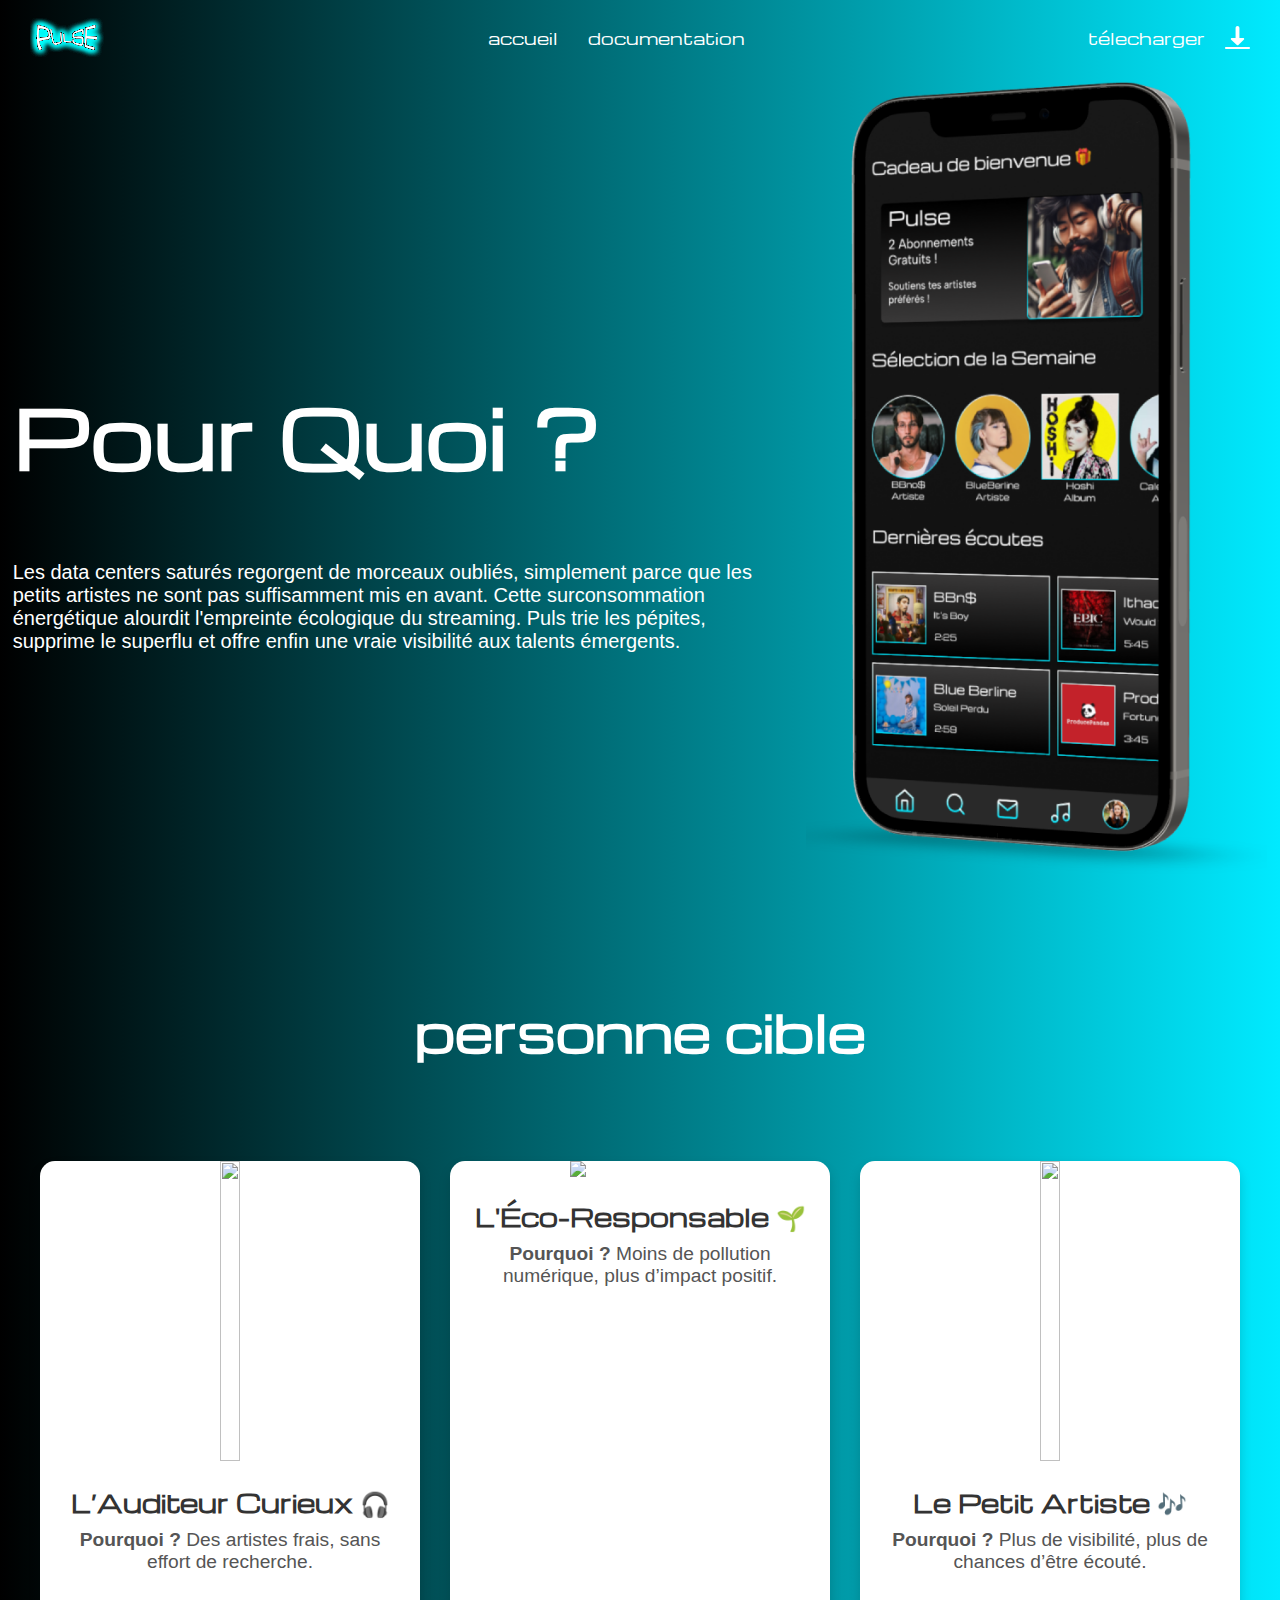
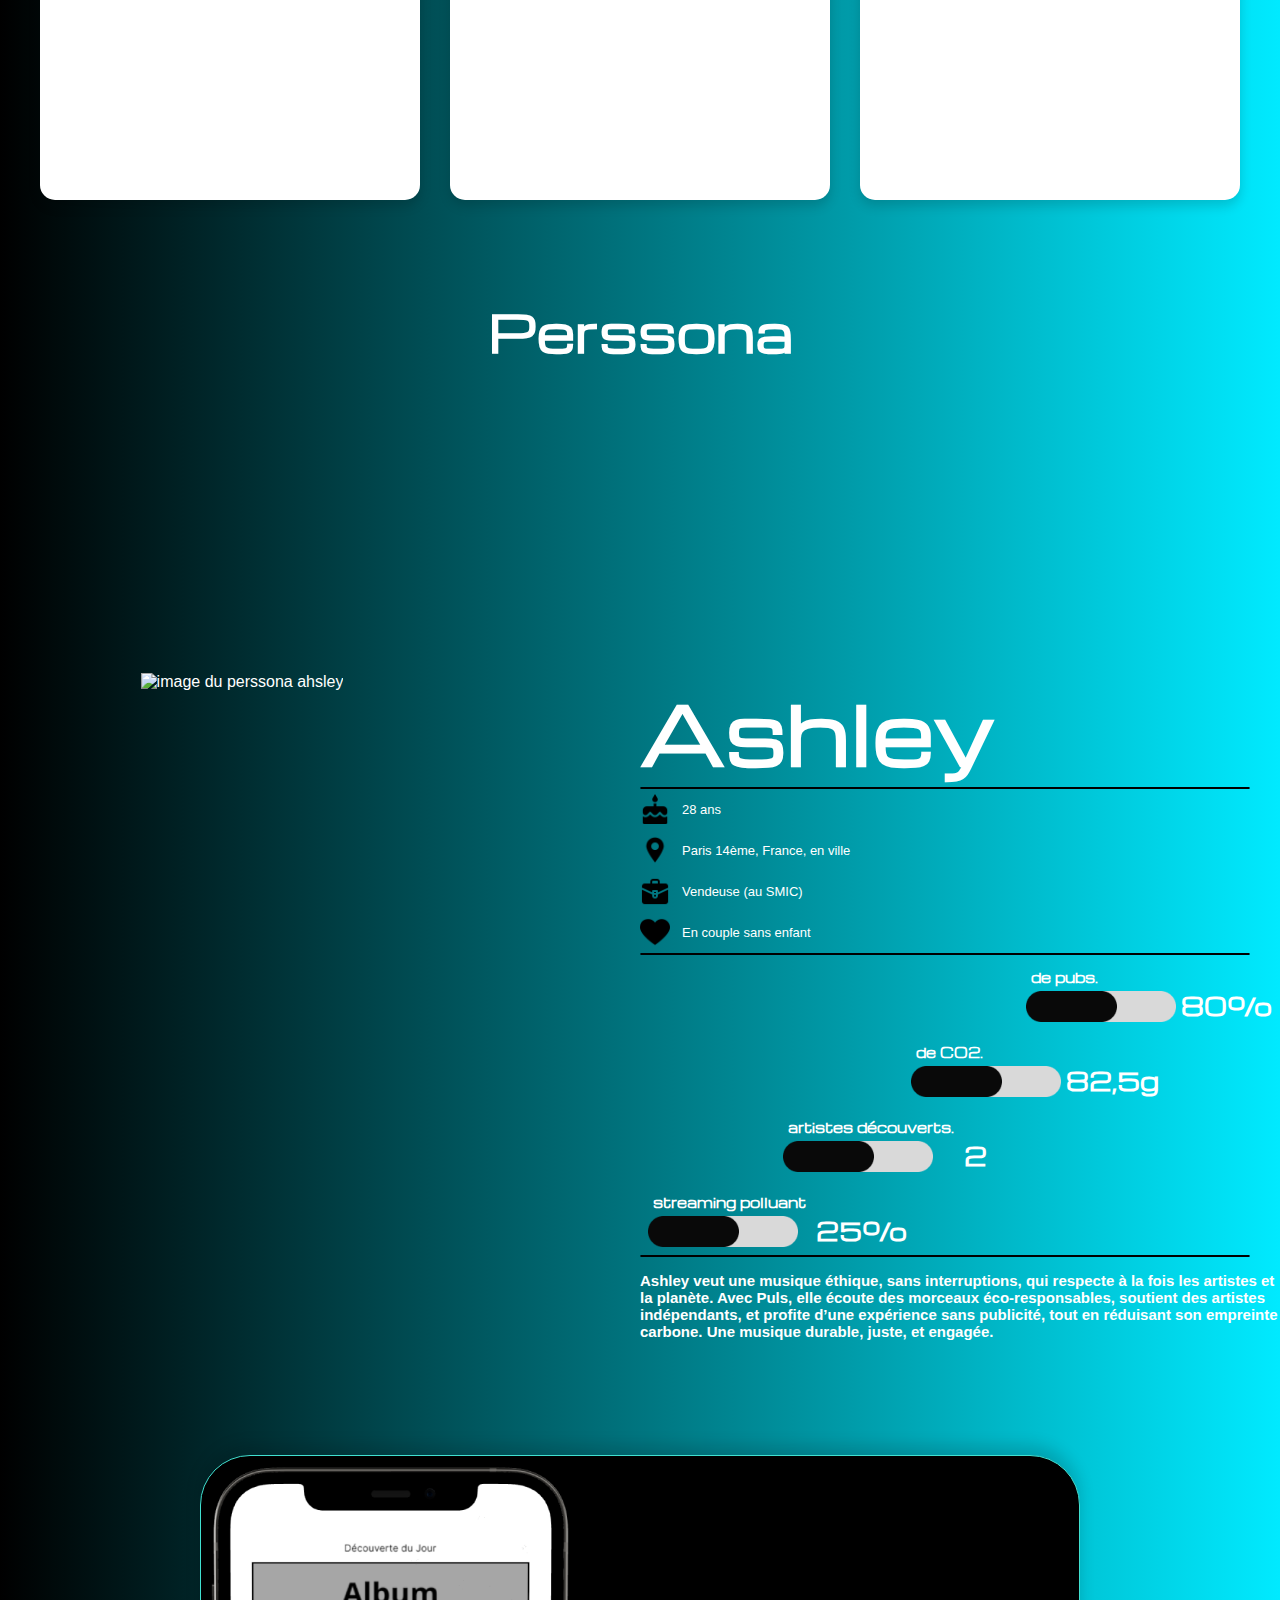
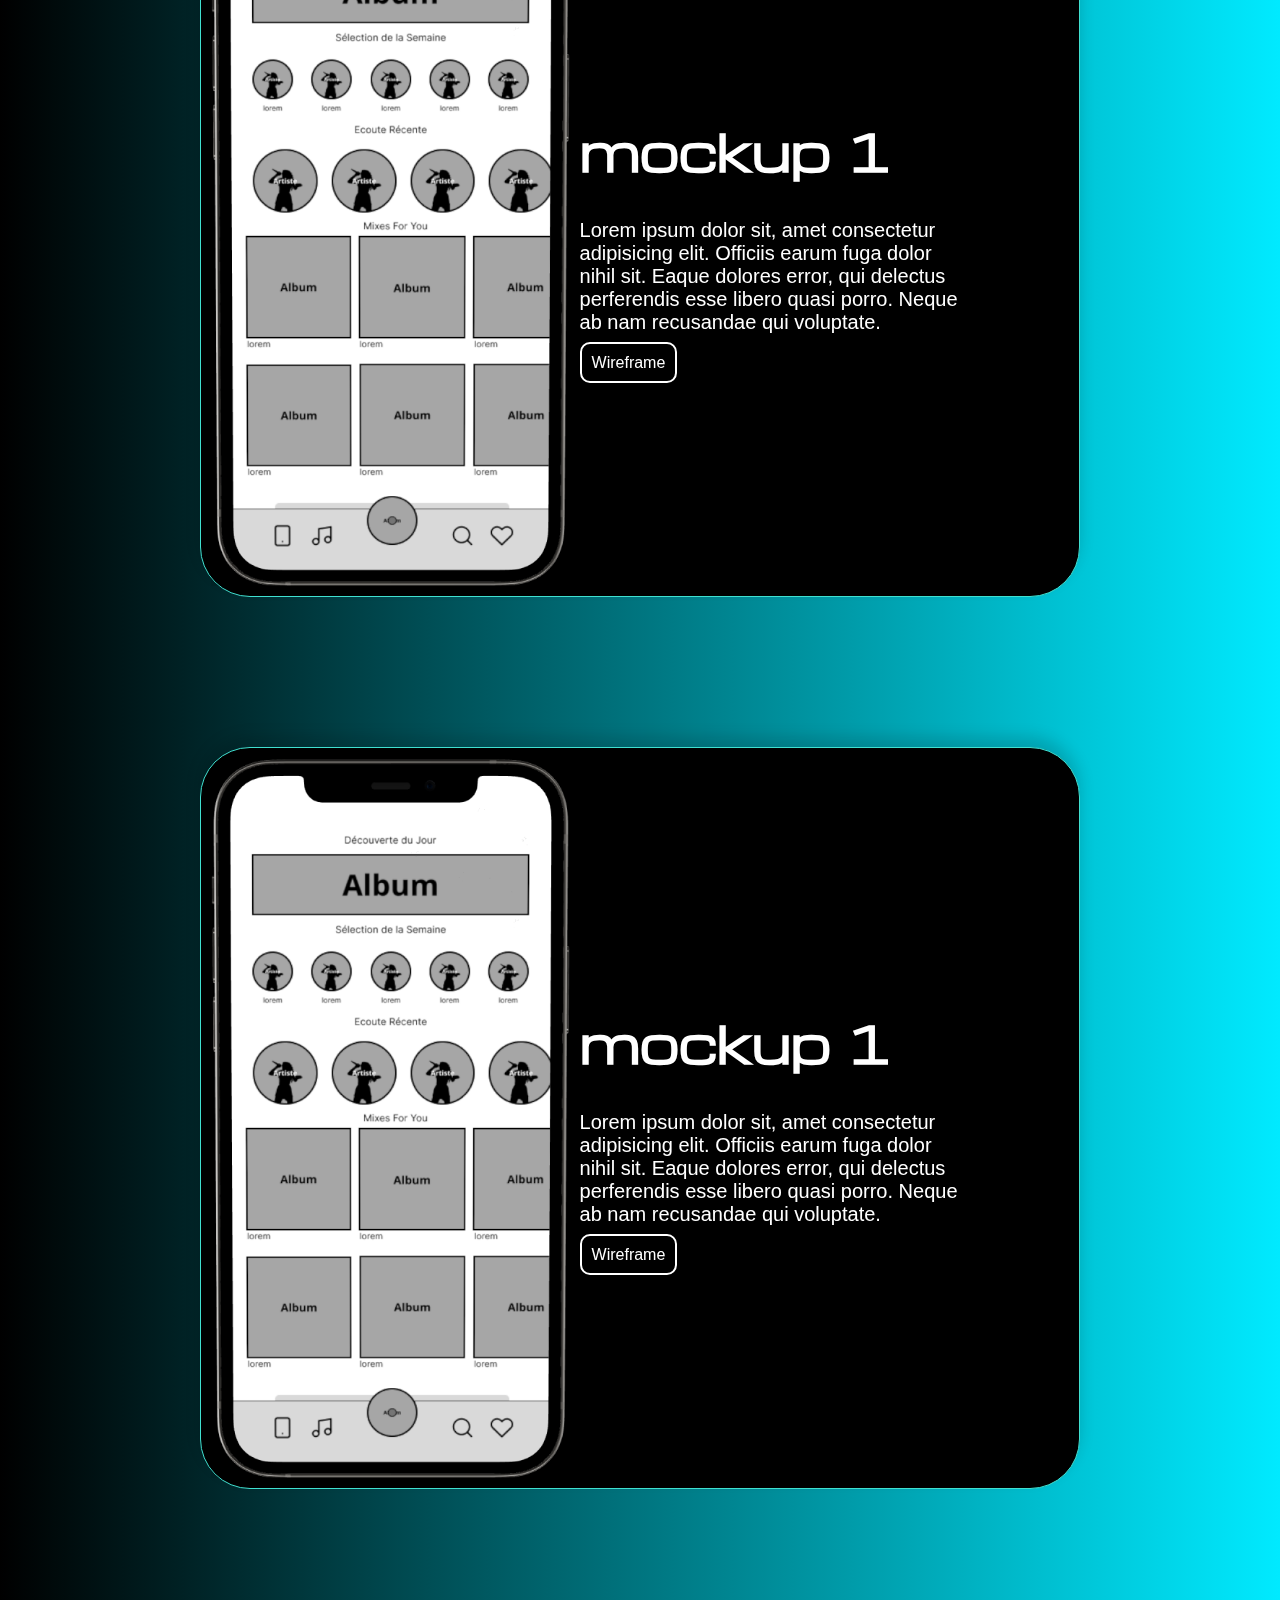
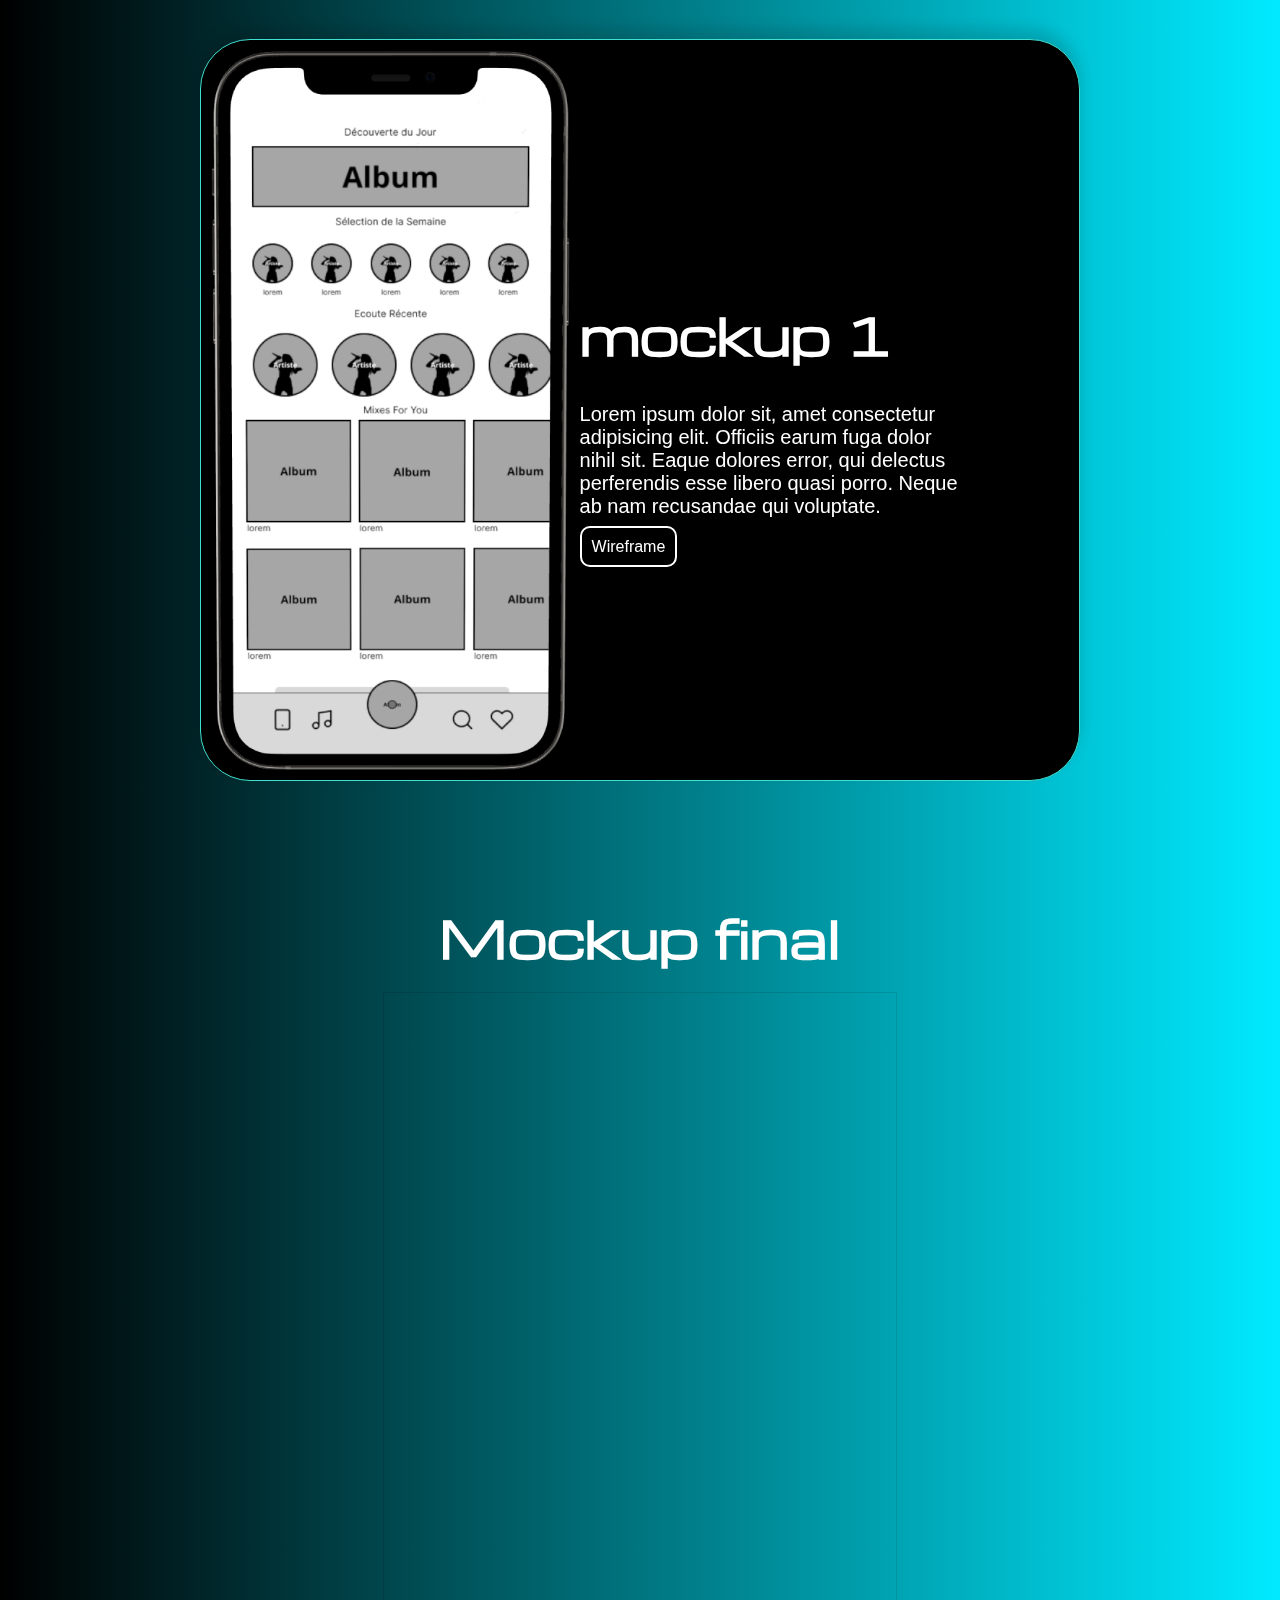
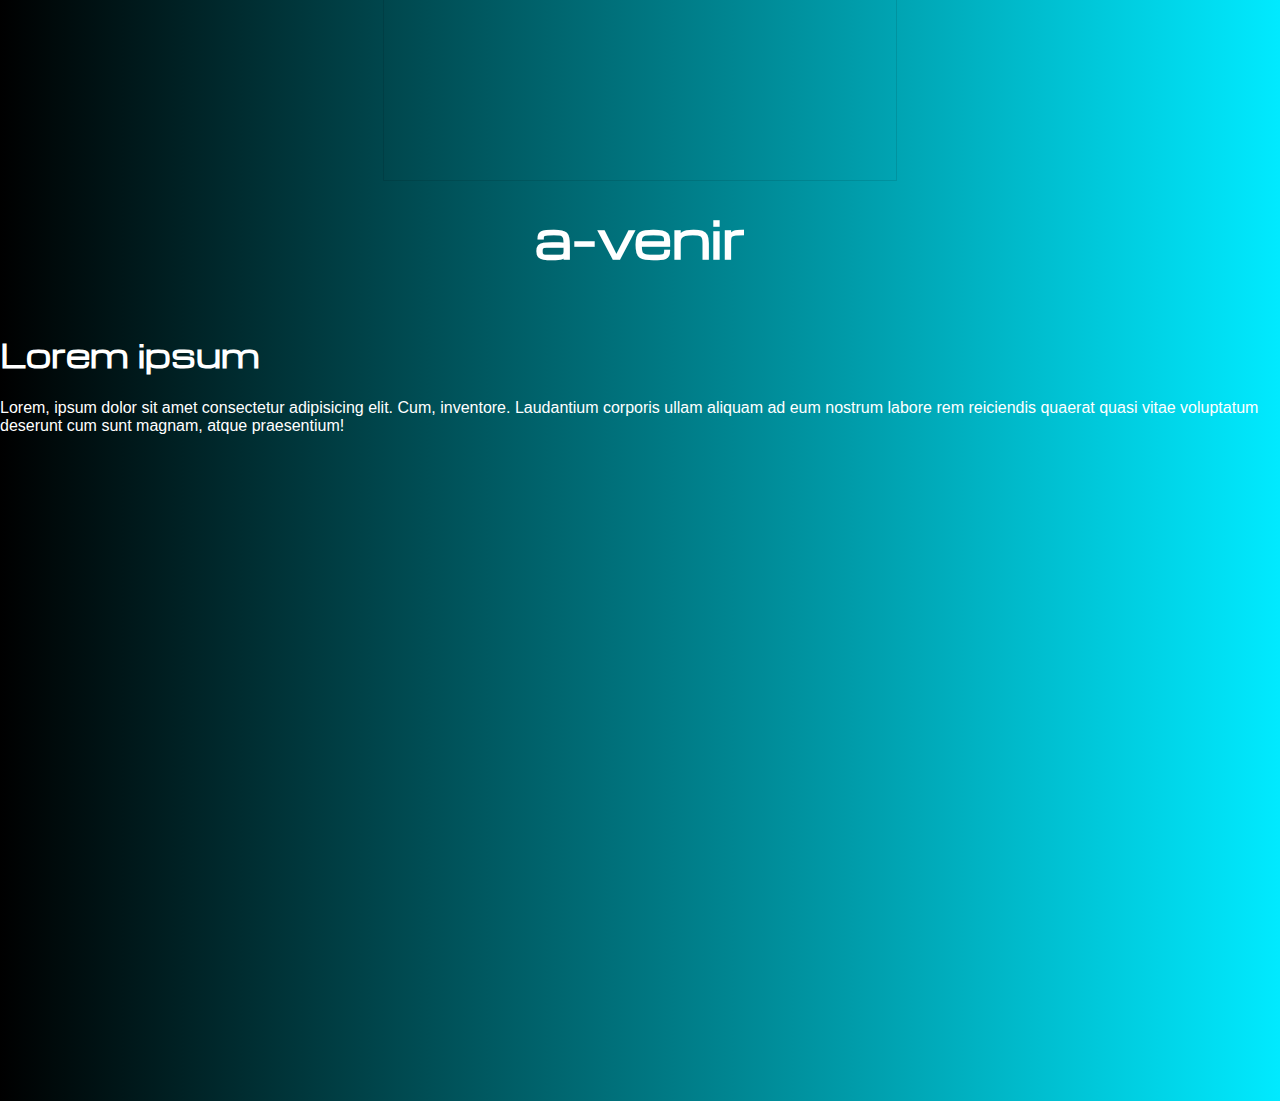
==== commit 6cfcd0de: "up" ====
--- a/doc.html
+++ b/doc.html
@@ -10,9 +10,9 @@
   </head>
   <body>
     <nav>
-      <img src="assets/logo-pulse.svg" alt="" class="navbarObject logo">
+      <img src="assets/logo-pulse.svg" alt="" class="navbarObject ">
         <ul>
-          <li><a href="index.html">landing page</a></li>
+          <li><a href="index.html">accueil</a></li>
           <li><a href="doc.html">documentation</a></li>
         </ul>
         <a href="" class="btnTelecharger navbarObject" >
@@ -27,20 +27,39 @@
 
           Puls trie les pépites, supprime le superflu et offre enfin une vraie visibilité aux talents émergents.</p>
       </div>
-      <img src="assets/Rectangle.png" alt="mockup" class="telephone">
+      <img src="assets/phone/Rectangle.png" alt="mockup" class="telephone">
     </header>
     <section class="contexte">
-      <h1>personne cible</h1>
+      <h1 class="Titre">personne cible</h1>
       <div class="allCard">
         <div class="card">
-          <img src="https://img.freepik.com/photos-gratuite/femmes-voyageant-paris_23-2149305821.jpg" alt="">
-          <h1>éco-responsables</h1>
+          <img src="https://img.freepik.com/photos-gratuite/jolie-femme-bouclee-peau-foncee-sweat-capuche-rose-chante-jolie-femme-ecoute-musique-dans-ecouteurs-exterieur_197531-29436.jpg">
+          <div class="card-content">
+              <h2>L’Auditeur Curieux 🎧</h2>
+              <p><strong>Pourquoi ?</strong> Des artistes frais, sans effort de recherche.</p>
+          </div>
+        </div>
+        <div class="card">
+          <img src="https://apprendre-le-home-studio.fr/wp-content/uploads/2020/03/88944568_s.jpg" alt="Image de la carte">
+          <div class="card-content">
+              <h2>L'Éco-Responsable 🌱</h2>
+              <p><strong>Pourquoi ?</strong> Moins de pollution numérique, plus d’impact positif.</p>
+          </div>
+        </div>
+        <div class="card">
+          <img src="https://encrypted-tbn0.gstatic.com/images?q=tbn:ANd9GcTLPjlmMmFe3pz6KULXqgIG2Q9gd6XO70HPCA&s">
+          <div class="card-content">
+              <h2>Le Petit Artiste 🎶</h2>
+              <p><strong>Pourquoi ?</strong> Plus de visibilité, plus de chances d’être écouté.</p>
+          </div>
         </div>
       </div>
     </section>
     <section class="perssona">
+      <h1 class="Titre">Perssona</h1>
+      <div class="personaALL">
         <div class="imagePerssona">
-            <img src="https://media.discordapp.net/attachments/1304098044563820636/1333796442283966487/Adobe_Express_-_file.png?ex=679adafc&is=6799897c&hm=6d985e5dff4a23d1f84ac5ad0286be07b0349d78e065f9fad3b8682f649d7574&=&format=webp&quality=lossless&width=817&height=544" alt="image du perssona ahsley" class="imgAshley">
+            <img src="https://media.discordapp.net/attachments/1304098044563820636/1333796442283966487/Adobe_Express_-_file.png?ex=67a4157c&is=67a2c3fc&hm=933718c81f97505a24a2c59464417d235b4a1cd8af7b692560f700bce358213b&=&format=webp&quality=lossless&width=817&height=544" alt="image du perssona ahsley" class="imgAshley">
         </div>
           <div class="infoPerssona">  
               <h1>Ashley</h1>
@@ -72,7 +91,7 @@
               <div class="statPerssona mid-right">
                 <div class="statTitre">
                   <h1>de CO2.</h1>
-                  <img src="assets/Component 1.png" alt="">
+                  <img src="assets/Component_1.png" alt="">
                 </div>
                 <h2>82,5g</h2>
               </div>
@@ -93,45 +112,49 @@
               <hr class="separatioonInfo">
               <p class="vieAshley">Ashley veut une musique éthique, sans interruptions, qui respecte à la fois les artistes et la planète. Avec Puls, elle écoute des morceaux éco-responsables, soutient des artistes indépendants, et profite d’une expérience sans publicité, tout en réduisant son empreinte carbone. Une musique durable, juste, et engagée.</p>
           </div>
+        </div>
     </section>
     <section class="chronologie">
       <div class="wierframe">
-        <img src="assets/verre-clair-laque-noir-mat-6mm.jpg" alt="">
-        <div class="wierframeInfo">
-          <h1>Lorem</h1>
-          <p>Lorem ipsum dolor sit, amet consectetur adipisicing elit. Tempore nesciunt id dolorum commodi optio at quidem est, consectetur sapiente nemo? Similique velit deserunt sed nesciunt obcaecati debitis quis possimus molestias!</p>
+        <img src="assets/phone/wierframe_1.png" alt="">
+        <div class="infoMockup">
+          <h1>mockup 1</h1>
+          <p>Lorem ipsum dolor sit, amet consectetur adipisicing elit. Officiis earum fuga dolor nihil sit. Eaque dolores error, qui delectus perferendis esse libero quasi porro. Neque ab nam recusandae qui voluptate.</p>
+          <a href="" class="btnWierframe">Wireframe</a>
         </div>
       </div>
       <div class="wierframe">
-        <img src="assets/verre-clair-laque-noir-mat-6mm.jpg" alt="">
-        <div class="wierframeInfo">
-          <h1>Lorem</h1>
-          <p>Lorem ipsum dolor sit, amet consectetur adipisicing elit. Tempore nesciunt id dolorum commodi optio at quidem est, consectetur sapiente nemo? Similique velit deserunt sed nesciunt obcaecati debitis quis possimus molestias!</p>
-          <a href="">Lorem ipsum</a>
+        <img src="assets/phone/wierframe_1.png" alt="">
+        <div class="infoMockup">
+          <h1>mockup 1</h1>
+          <p>Lorem ipsum dolor sit, amet consectetur adipisicing elit. Officiis earum fuga dolor nihil sit. Eaque dolores error, qui delectus perferendis esse libero quasi porro. Neque ab nam recusandae qui voluptate.</p>
+          <a href="" class="btnWierframe">Wireframe</a>
         </div>
       </div>
       <div class="wierframe">
-        <img src="assets/verre-clair-laque-noir-mat-6mm.jpg" alt="">
-        <div class="wierframeInfo">
-          <h1>Lorem</h1>
-          <p>Lorem ipsum dolor sit, amet consectetur adipisicing elit. Tempore nesciunt id dolorum commodi optio at quidem est, consectetur sapiente nemo? Similique velit deserunt sed nesciunt obcaecati debitis quis possimus molestias!</p>
-          <a href="">Lorem ipsum</a>
+        <img src="assets/phone/wierframe_1.png" alt="">
+        <div class="infoMockup">
+          <h1>mockup 1</h1>
+          <p>Lorem ipsum dolor sit, amet consectetur adipisicing elit. Officiis earum fuga dolor nihil sit. Eaque dolores error, qui delectus perferendis esse libero quasi porro. Neque ab nam recusandae qui voluptate.</p>
+          <a href="" class="btnWierframe">Wireframe</a>
         </div>
       </div>
-      <div class="wierframe">
-        <img src="assets/verre-clair-laque-noir-mat-6mm.jpg" alt="">
-        <div class="wierframeInfo">
-          <h1>Lorem</h1>
-          <p>Lorem ipsum dolor sit, amet consectetur adipisicing elit. Tempore nesciunt id dolorum commodi optio at quidem est, consectetur sapiente nemo? Similique velit deserunt sed nesciunt obcaecati debitis quis possimus molestias!</p>
-          <a href="">Lorem ipsum</a>
+    </section>
+    <section class="mockup">
+      <h1 class="Titre">Mockup final</h1>
+      <iframe style="border: 1px solid rgba(0, 0, 0, 0.1);" width="40%" height="100%" src="https://embed.figma.com/proto/HwJrUoT9naNOL3y5yiA977/Pulse-App?page-id=1%3A2&node-id=5173-2768&viewport=-1925%2C352%2C0.19&scaling=scale-down&content-scaling=fixed&starting-point-node-id=5173%3A2768&embed-host=share" allowfullscreen></iframe>
+    </section>
+    <section class="a-venir">
+      <h1 class="Titre">a-venir</h1>
+      <div>
+        <img src="" alt="">
+        <div>
+          <h1>Lorem ipsum</h1>
+          <p>Lorem, ipsum dolor sit amet consectetur adipisicing elit. Cum, inventore. Laudantium corporis ullam aliquam ad eum nostrum labore rem reiciendis quaerat quasi vitae voluptatum deserunt cum sunt magnam, atque praesentium!
+
+          </p>
         </div>
       </div>
-      <div class="spacer">Test du wireframe ⬇️</div>
-    </section>
-    <section class="testeAplli">
-      <img src="https://cdn.pixabay.com/photo/2016/09/20/11/27/phone-1682317_1280.png" alt="">
-    </section>
-    <section class="a-venir">
     </section>
   </body>
 </html>
--- a/style.css
+++ b/style.css
@@ -12,7 +12,7 @@
   --background-grey: -webkit-linear-gradient(90deg, #000000,#3a3939);
   --background-blue: -webkit-linear-gradient(180deg, #00eaff,#000000);                           
   --font-family-title: "Michroma", serif;
-  --font-family-text: "IBM Plex Mono", sans-serif;
+  --font-family-text: "Albert",Sans-serif;
   --font-color: white;
   --secondary-color: #00EAFF;
 }
@@ -40,7 +40,7 @@
 
 
 .logo {
-  animation: pulse 0.5s infinite ease-in-out alternate;
+  animation: pulse 1.5s infinite ease-in-out alternate;
 }
 
 @keyframes pulse {
--- a/doc.css
+++ b/doc.css
@@ -10,7 +10,9 @@
     height: 100vh;
 }
 
-
+header img{
+    height: 90%;
+}
 .infoHeader{
     display: flex;
     flex-direction: column;
@@ -21,12 +23,12 @@
 
 .infoHeader h1{
     margin: 0;
-    font-size: 100px;
+    font-size: 80px;
     font-family: var(--font-family-title);
 }
 
 .infoHeader p{
-    font-size: 25px;
+    font-size: 20px;
 }
 /* contexte */
 .contexte{
@@ -37,34 +39,60 @@
     height: 100vh;
 }
 
+.Titre{
+    font-size: 50px;
+    margin: 20px;
+    text-align: center;
+}
+
 .allCard{
-    width: 100%;
-    height: 100vh;
-    display: flex;
-    justify-content: center;
-    align-items: center;
-    flex-direction: row;
+    display: flex;
+    justify-content: center;
+    align-items: center;
+    height: 100vh;
     gap: 30px;
-}
-
-.card{
-    width: 30%;
-    height: 100%;
-    display: flex;
-    justify-content: center;
-    align-items: center;
-    flex-direction: column;
-}
-
-.card img{
-    width: fit-content;
-    border-radius: 10px;
-}
-
+    padding: 40px;
+}
+
+.card {
+    width: 33%;
+    border-radius: 15px;
+    overflow: hidden;
+    box-shadow: 0 6px 12px rgba(0, 0, 0, 0.15);
+    background: white;
+    text-align: center;
+    height: 90%;
+}
+.card img {
+    width: fit-content;
+    height: 300px;
+    object-fit: cover;
+}
+.card-content {
+    padding: 20px;
+    background: rgba(255, 255, 255, 0.8);
+}
+.card h2 {
+    margin: 0;
+    font-size: 1.5em;
+    color: #333;
+}
+.card p {
+    color: #555;
+    font-size: 1.2em;
+    margin-top: 10px;
+}
 
 /* perssona */
+
 .perssona{
     height: 120vh;
+    display: flex;
+    justify-content: space-between;
+    flex-direction: column;
+}
+
+.personaALL{
     display: flex;
     justify-content: space-between;
 }
@@ -168,6 +196,16 @@
     font-weight: 900;
 }
 
+/* mockup */
+.mockup{
+    display: flex;
+    justify-content: center;
+    align-items: center;
+    flex-direction: column;
+    height: 100vh;
+}
+
+
 /* chronologie */
 .chronologie{
     height: fit-content;
@@ -175,73 +213,60 @@
     justify-content: center;
     align-items: center;
     flex-direction: column;
-
+    padding: 100px 200px;
+    gap: 150px;
 }
 
 .wierframe{
     display: flex;
-    padding: 50px;
+    justify-content: center;
+    align-items: center;
+    justify-content: space-between;
     position: sticky;
-    top: 0;
+    top: 55px;
+    padding: 10px;
+    background-color: rgb(0, 0, 0);
+    border-radius: 50px;
+    box-shadow: 0px -10px 15px rgba(0, 0, 0, 0.15);
+    border: solid 1px turquoise;
+    height: 80vh;
 }
 
 .wierframe img{
-    width: 300px;
-    border-bottom-left-radius: 50px;
-    box-shadow: 0px 0px 50px 0px rgba(0,0,0,1);
-    border: 2px solid black;
-}
-
-.wierframeInfo{
-    padding: 30px;
-    display: flex;
-    justify-content: space-between;
-    flex-direction: column;
-    border-top-right-radius: 50px;
-    background-color: white;
-    box-shadow: 0px 0px 50px 0px rgba(0,0,0,1);
-    border: 2px solid black;
-}
-
-.wierframeInfo a{
-    color: blue;
+    height: 100%;
+    width: fit-content;
+}
+
+.infoMockup{
+    width: 60%;
+    padding: 10px;
+}
+
+.infoMockup h1{
+    font-size: 50px;
+}
+
+.infoMockup p{
+    font-size: 20px;
+    width: 80%;
+}
+
+.btnWierframe{
     padding: 10px;
     border-radius: 10px;
-    border: solid 2px blue;
-    font-weight: 900;
-    width: fit-content;
-    transition: all 0.5s;
-}
-
-.wierframeInfo a:hover{
-    background-color: blue;
-    color: white;
-}
-
-.container {
-    height: 200vh; 
-    display: flex;
-    justify-content: center;
-    align-items: center;
-  }
-  
-  .sticky-wrapper {
-    position: relative;
-    width: 400px; 
-    height: 500px;
-    border: 2px solid black;
-    overflow: hidden; 
-  }
-  
-  .spacer {
-    height: 50vh; 
-    display: flex;
-    align-items: center;
-    justify-content: center;
-    font-size: 5em;
-    z-index: 1;
-    background-color: rgb(0, 0, 0);
-  }
+    border: solid white 2px;
+    transition: all 0.3s;
+}
+.btnWierframe:hover{
+    background-color: white;
+}
+
+
+/* mockup */
+.mockup{
+    height: 100vh;
+}
+
 
   /* testeAplli */
   .testeAplli{
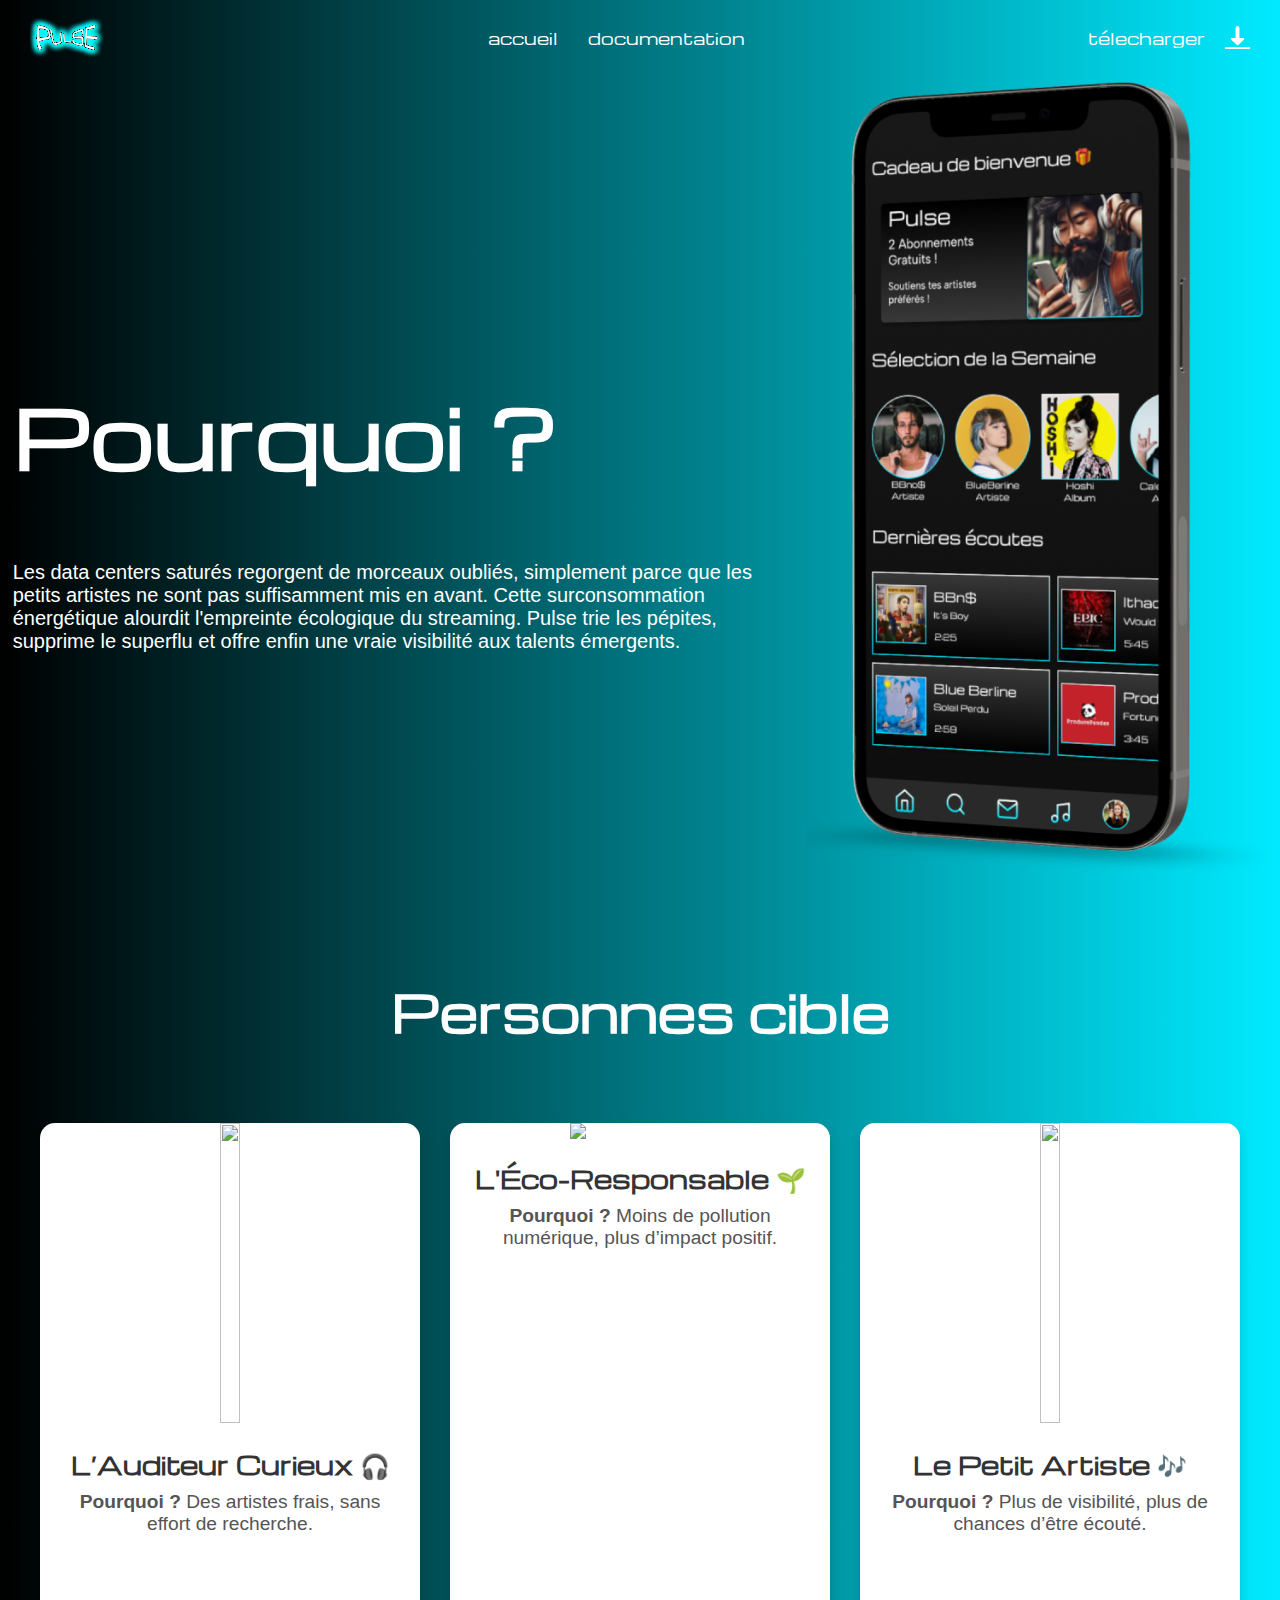
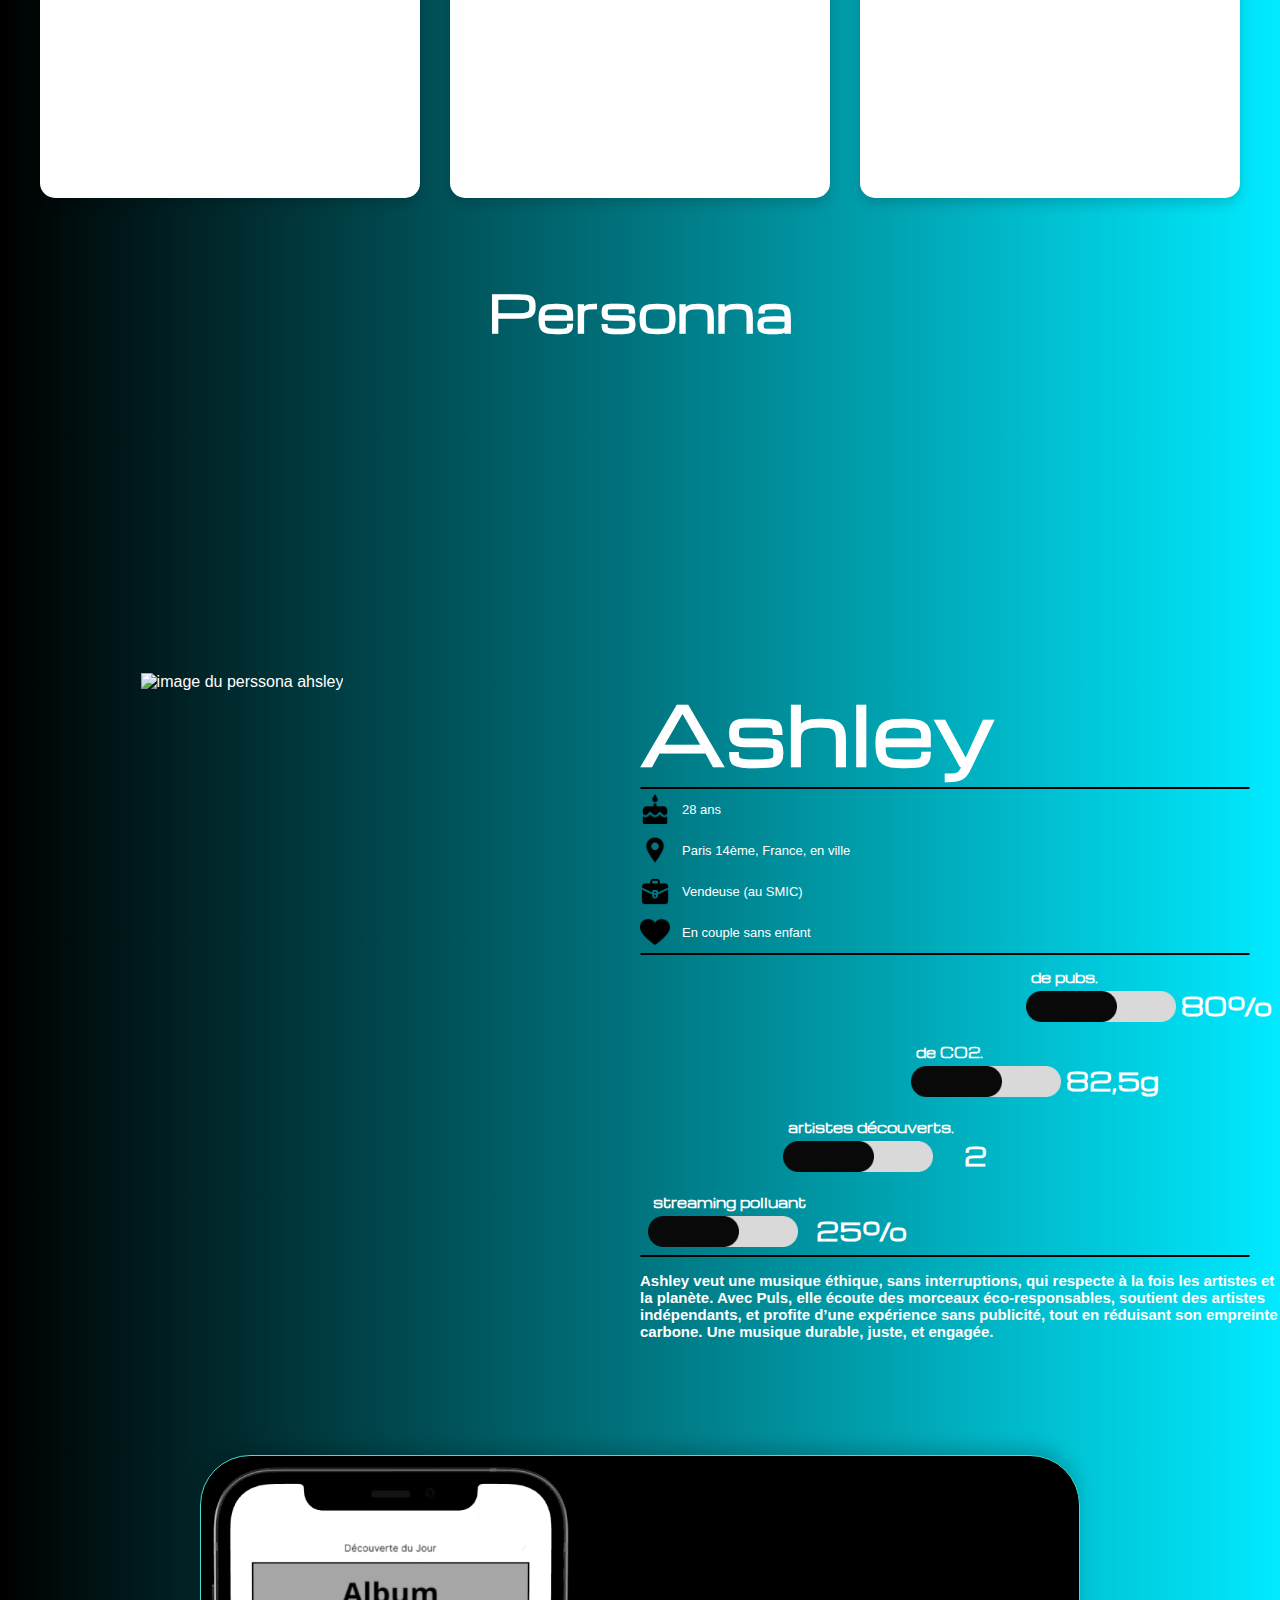
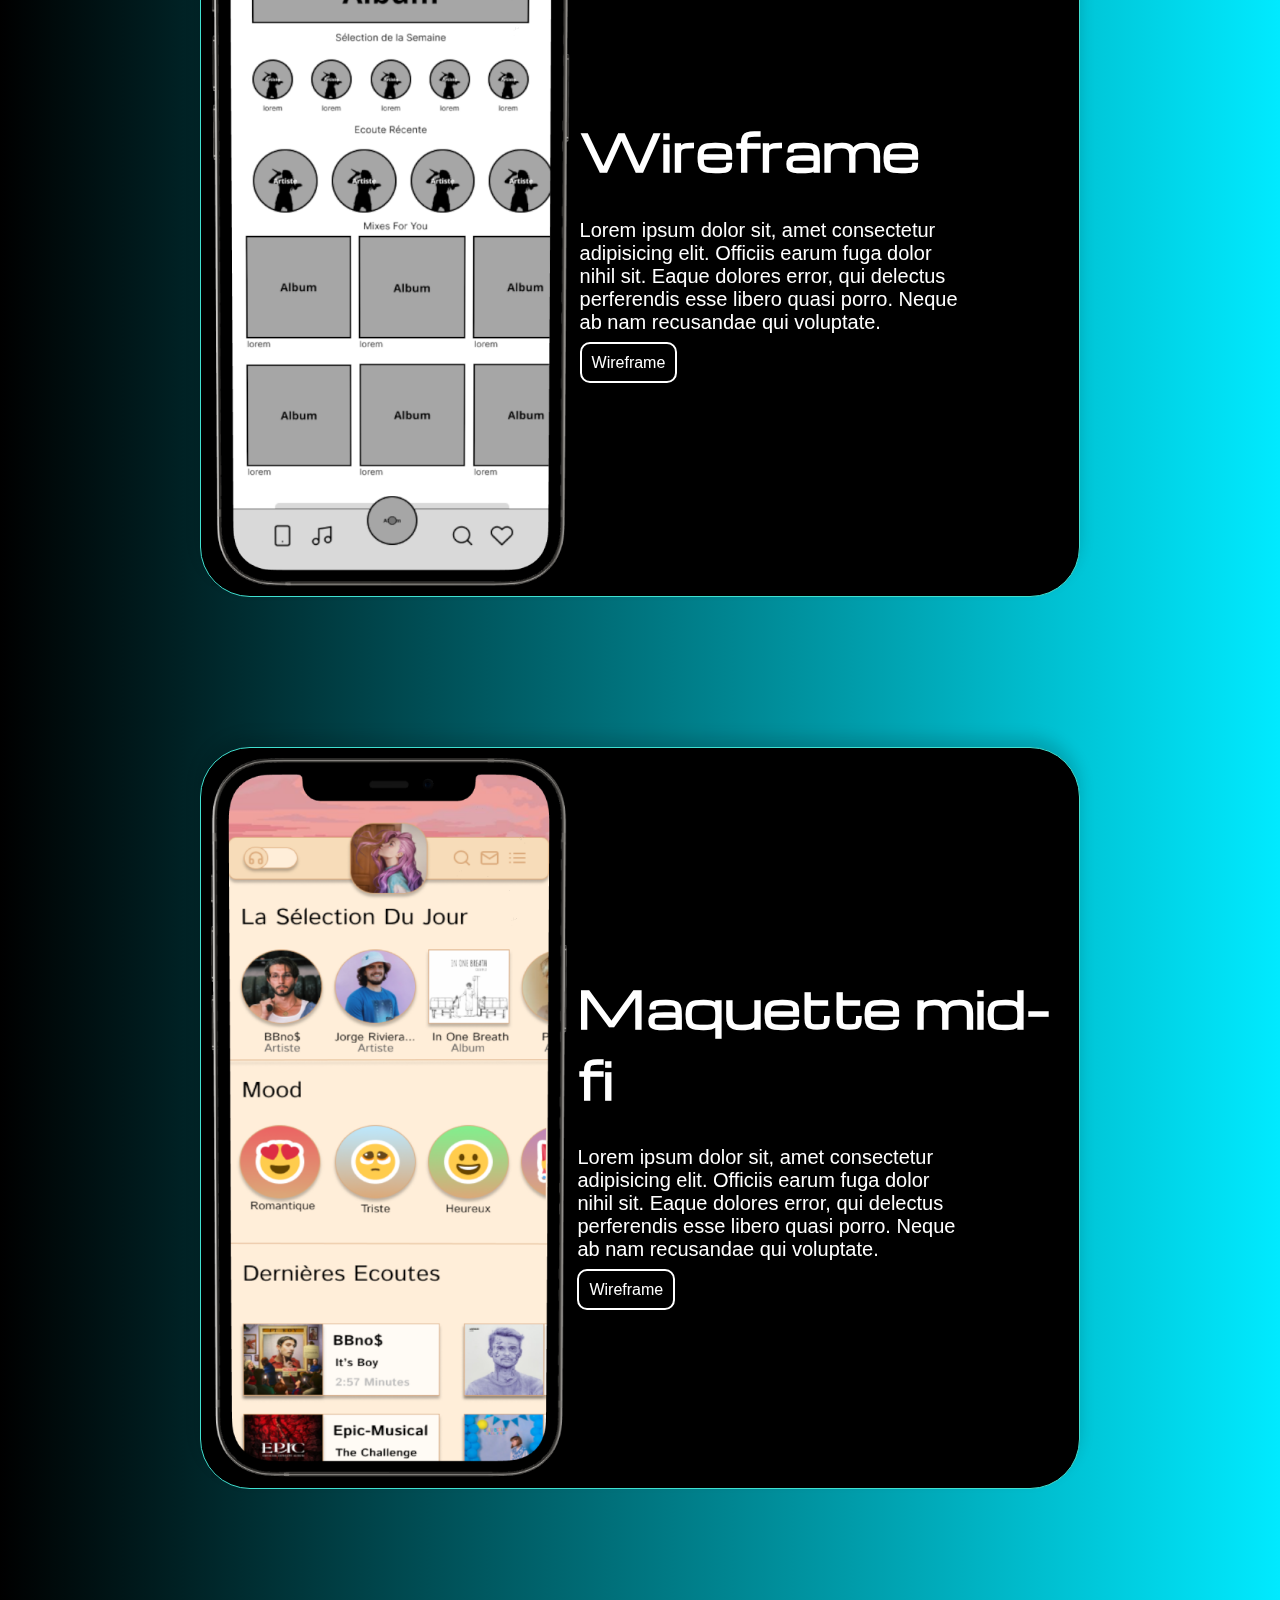
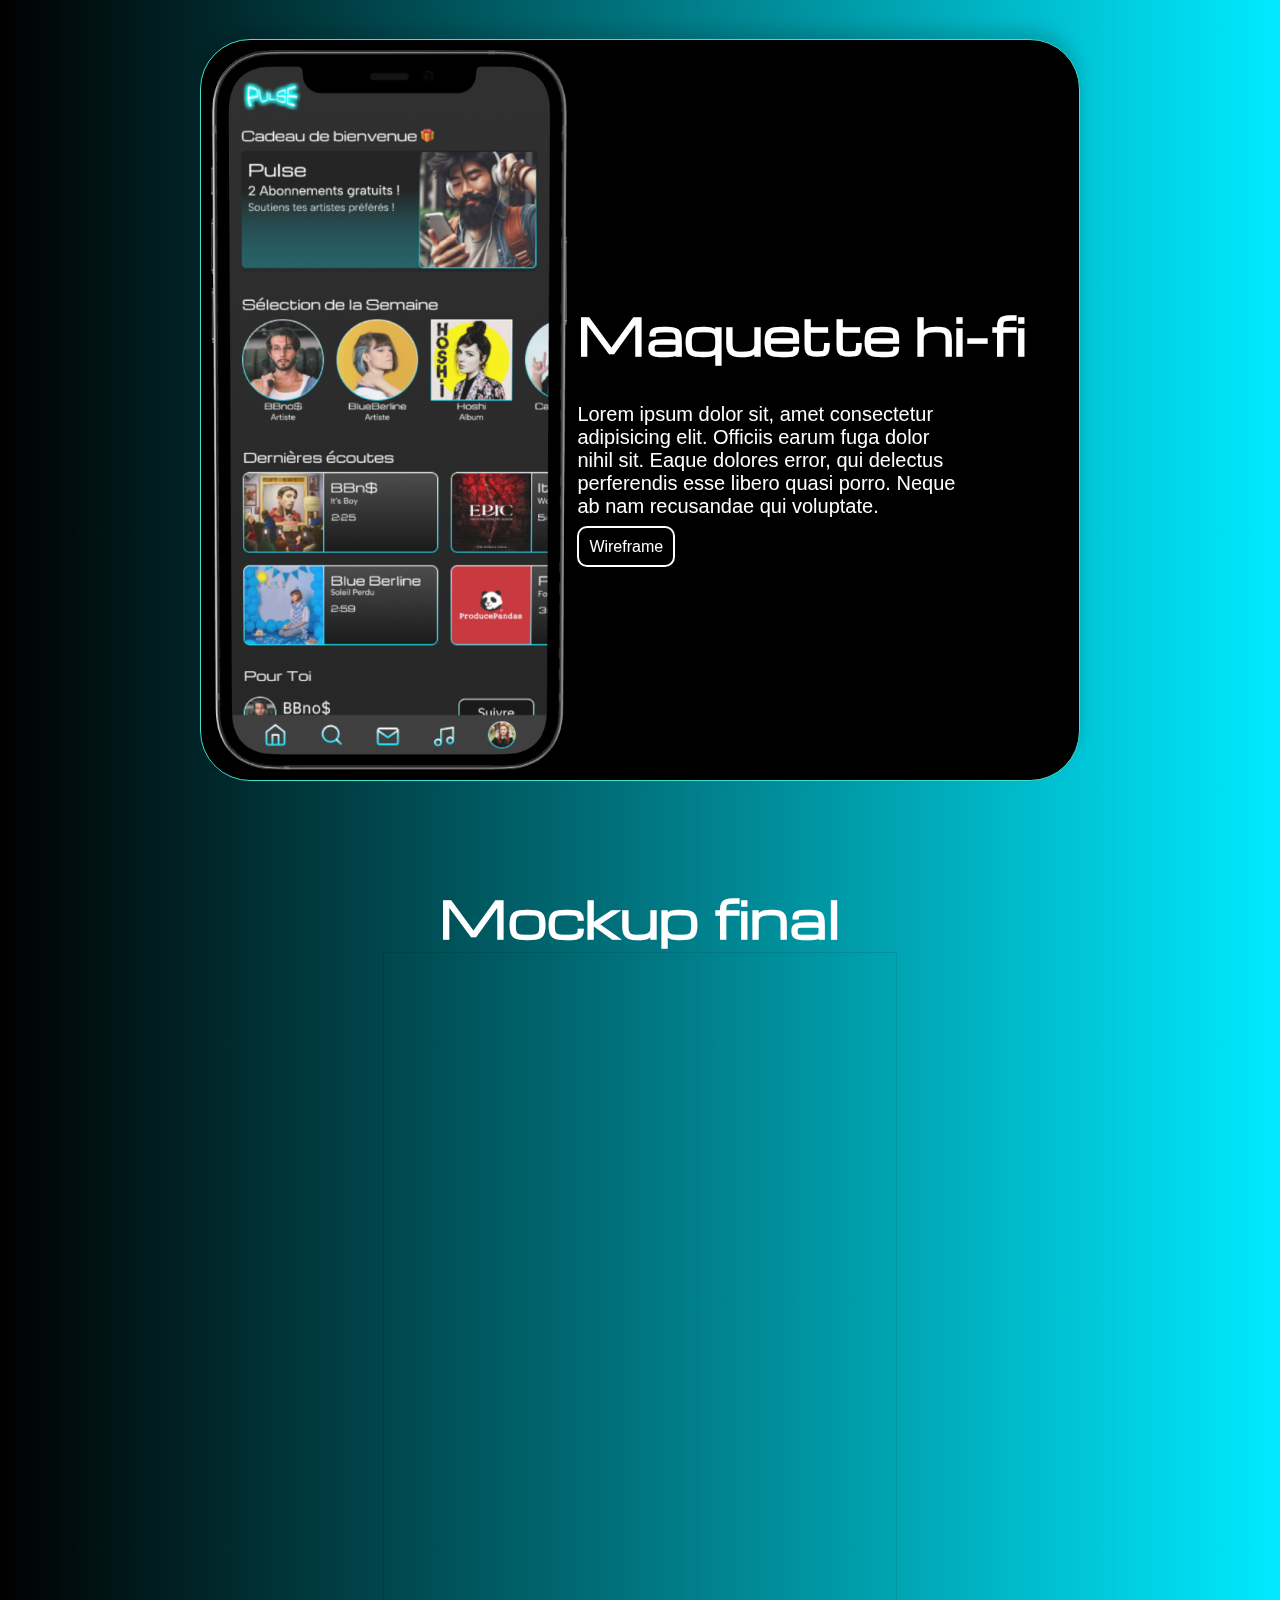
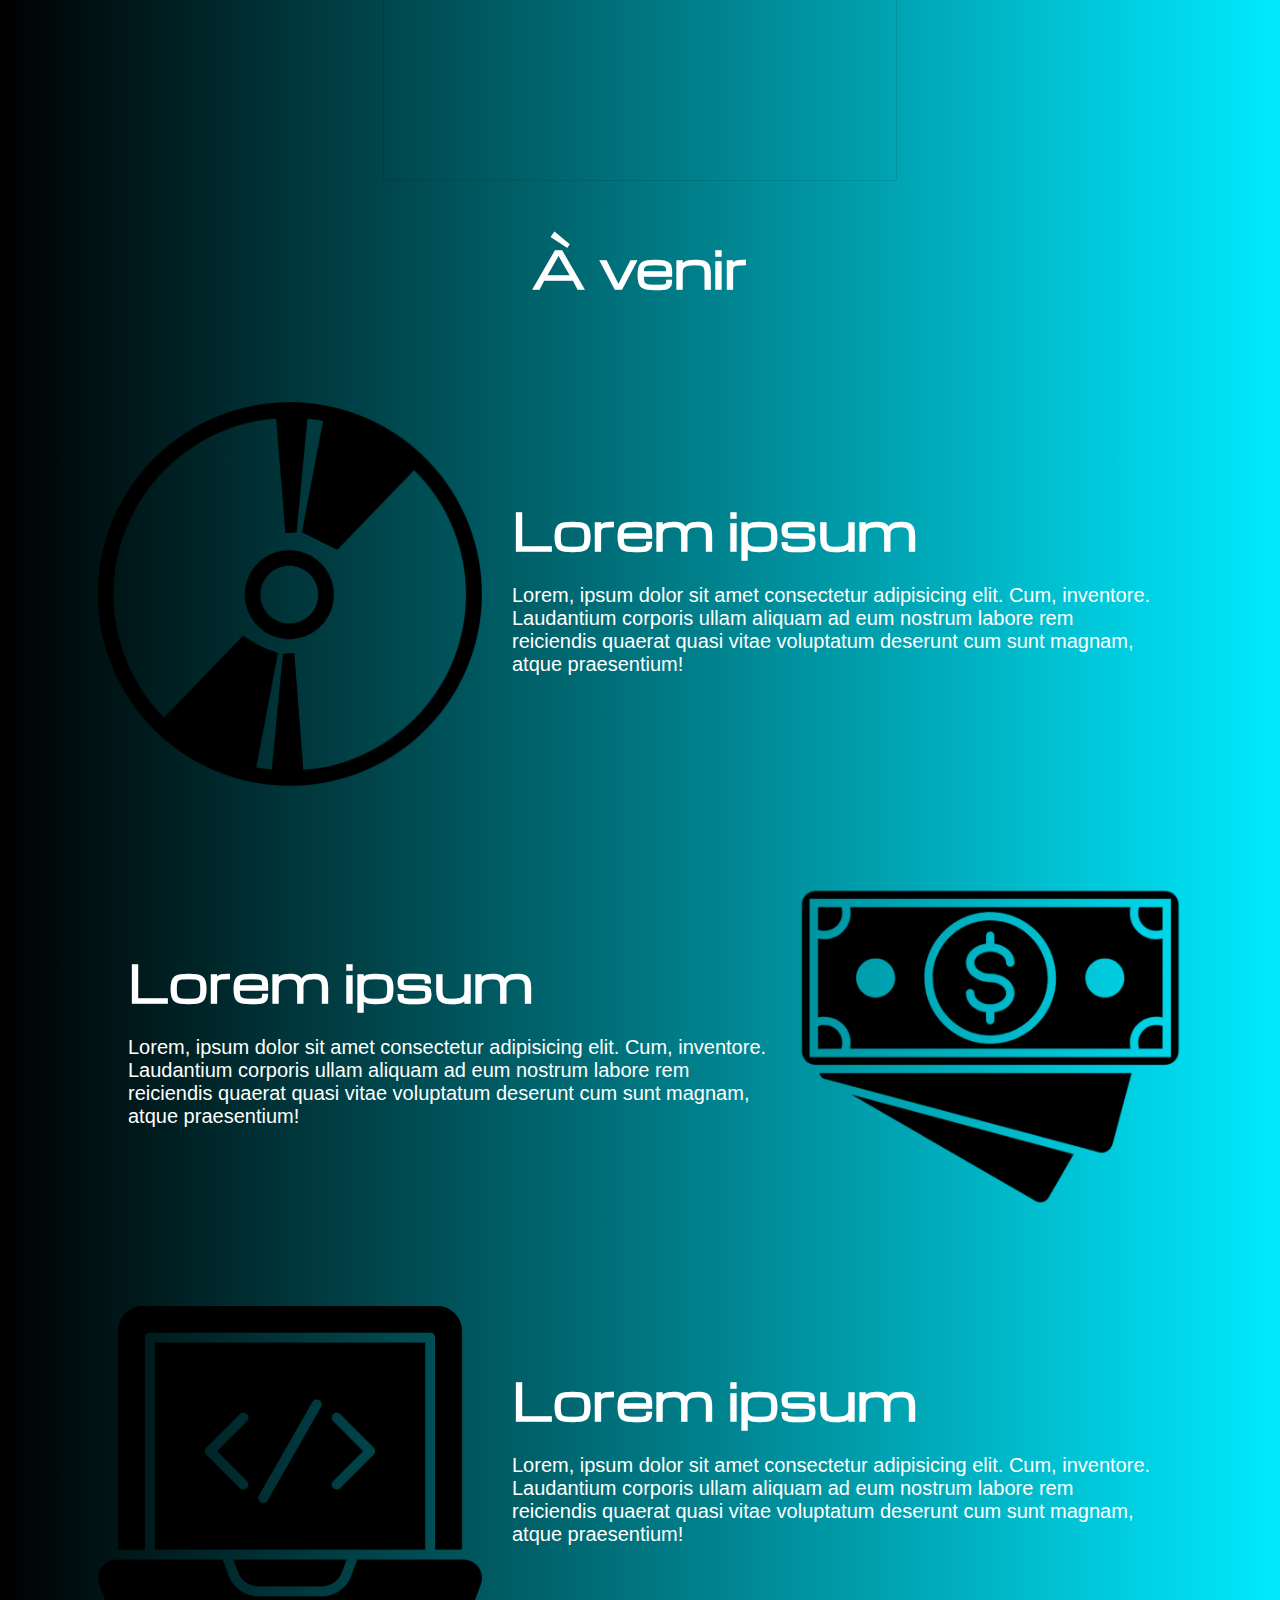
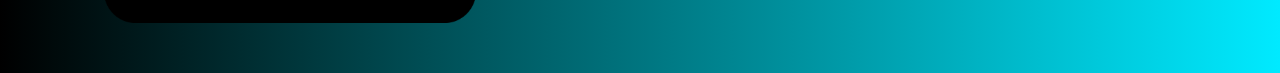
==== commit c6843fd7: "up" ====
--- a/doc.html
+++ b/doc.html
@@ -22,15 +22,15 @@
     </nav>
     <header>
       <div class="infoHeader">
-        <h1>Pour Quoi ?</h1>
+        <h1>Pourquoi ?</h1>
         <p>Les data centers saturés regorgent de morceaux oubliés, simplement parce que les petits artistes ne sont pas suffisamment mis en avant. Cette surconsommation énergétique alourdit l'empreinte écologique du streaming.
 
-          Puls trie les pépites, supprime le superflu et offre enfin une vraie visibilité aux talents émergents.</p>
+          Pulse trie les pépites, supprime le superflu et offre enfin une vraie visibilité aux talents émergents.</p>
       </div>
       <img src="assets/phone/Rectangle.png" alt="mockup" class="telephone">
     </header>
     <section class="contexte">
-      <h1 class="Titre">personne cible</h1>
+      <h1 class="Titre">Personnes cible</h1>
       <div class="allCard">
         <div class="card">
           <img src="https://img.freepik.com/photos-gratuite/jolie-femme-bouclee-peau-foncee-sweat-capuche-rose-chante-jolie-femme-ecoute-musique-dans-ecouteurs-exterieur_197531-29436.jpg">
@@ -56,7 +56,7 @@
       </div>
     </section>
     <section class="perssona">
-      <h1 class="Titre">Perssona</h1>
+      <h1 class="Titre">Personna</h1>
       <div class="personaALL">
         <div class="imagePerssona">
             <img src="https://media.discordapp.net/attachments/1304098044563820636/1333796442283966487/Adobe_Express_-_file.png?ex=67a4157c&is=67a2c3fc&hm=933718c81f97505a24a2c59464417d235b4a1cd8af7b692560f700bce358213b&=&format=webp&quality=lossless&width=817&height=544" alt="image du perssona ahsley" class="imgAshley">
@@ -118,23 +118,23 @@
       <div class="wierframe">
         <img src="assets/phone/wierframe_1.png" alt="">
         <div class="infoMockup">
-          <h1>mockup 1</h1>
+          <h1>Wireframe</h1>
           <p>Lorem ipsum dolor sit, amet consectetur adipisicing elit. Officiis earum fuga dolor nihil sit. Eaque dolores error, qui delectus perferendis esse libero quasi porro. Neque ab nam recusandae qui voluptate.</p>
           <a href="" class="btnWierframe">Wireframe</a>
         </div>
       </div>
       <div class="wierframe">
-        <img src="assets/phone/wierframe_1.png" alt="">
+        <img src="assets/phone/wierframe_2.png" alt="">
         <div class="infoMockup">
-          <h1>mockup 1</h1>
+          <h1>Maquette mid-fi</h1>
           <p>Lorem ipsum dolor sit, amet consectetur adipisicing elit. Officiis earum fuga dolor nihil sit. Eaque dolores error, qui delectus perferendis esse libero quasi porro. Neque ab nam recusandae qui voluptate.</p>
           <a href="" class="btnWierframe">Wireframe</a>
         </div>
       </div>
       <div class="wierframe">
-        <img src="assets/phone/wierframe_1.png" alt="">
+        <img src="assets/phone/wierframe_3.png" alt="">
         <div class="infoMockup">
-          <h1>mockup 1</h1>
+          <h1>Maquette hi-fi</h1>
           <p>Lorem ipsum dolor sit, amet consectetur adipisicing elit. Officiis earum fuga dolor nihil sit. Eaque dolores error, qui delectus perferendis esse libero quasi porro. Neque ab nam recusandae qui voluptate.</p>
           <a href="" class="btnWierframe">Wireframe</a>
         </div>
@@ -145,13 +145,28 @@
       <iframe style="border: 1px solid rgba(0, 0, 0, 0.1);" width="40%" height="100%" src="https://embed.figma.com/proto/HwJrUoT9naNOL3y5yiA977/Pulse-App?page-id=1%3A2&node-id=5173-2768&viewport=-1925%2C352%2C0.19&scaling=scale-down&content-scaling=fixed&starting-point-node-id=5173%3A2768&embed-host=share" allowfullscreen></iframe>
     </section>
     <section class="a-venir">
-      <h1 class="Titre">a-venir</h1>
-      <div>
-        <img src="" alt="">
-        <div>
+      <h1 class="Titre">À venir</h1>
+      <div class="avenir">
+        <img src="assets/vinyl.png" alt="">
+        <div class="avenirInfo">
           <h1>Lorem ipsum</h1>
           <p>Lorem, ipsum dolor sit amet consectetur adipisicing elit. Cum, inventore. Laudantium corporis ullam aliquam ad eum nostrum labore rem reiciendis quaerat quasi vitae voluptatum deserunt cum sunt magnam, atque praesentium!
-
+          </p>
+        </div>
+      </div>
+      <div class="avenir revers">
+        <img src="assets/cash.png" alt="">
+        <div class="avenirInfo">
+          <h1>Lorem ipsum</h1>
+          <p>Lorem, ipsum dolor sit amet consectetur adipisicing elit. Cum, inventore. Laudantium corporis ullam aliquam ad eum nostrum labore rem reiciendis quaerat quasi vitae voluptatum deserunt cum sunt magnam, atque praesentium!
+          </p>
+        </div>
+      </div>
+      <div class="avenir">
+        <img src="assets/laptop.png" alt="">
+        <div class="avenirInfo">
+          <h1>Lorem ipsum</h1>
+          <p>Lorem, ipsum dolor sit amet consectetur adipisicing elit. Cum, inventore. Laudantium corporis ullam aliquam ad eum nostrum labore rem reiciendis quaerat quasi vitae voluptatum deserunt cum sunt magnam, atque praesentium!
           </p>
         </div>
       </div>
--- a/doc.css
+++ b/doc.css
@@ -41,7 +41,7 @@
 
 .Titre{
     font-size: 50px;
-    margin: 20px;
+    margin: 0px;
     text-align: center;
 }
 
@@ -267,21 +267,45 @@
     height: 100vh;
 }
 
-
-  /* testeAplli */
-  .testeAplli{
-    height: 100vh;
-    display: flex;
-    justify-content: center;
-    align-items: center;
-    padding: 10px 0px;
-  }
-
-  .testeAplli img{
-    width: fit-content;
-    height: 100%;
-  }
 /*  .a-venir */
-  .a-venir{
-    height: 100vh;
-  }
+.a-venir{
+    height: 100%;
+    display: flex;
+    flex-direction: column;
+    justify-content: center;
+    align-items: center;
+    gap: 100px;
+    padding: 50px 0px
+}
+
+.avenir{
+    display: flex;
+    justify-content: center;
+    align-items: center;
+}
+
+.avenir img{
+    width: 30%;
+}
+
+.avenirInfo{
+    display: flex;
+    flex-direction: column;
+    padding: 30px;
+    width: 50%;
+}
+
+.avenirInfo h1{
+    font-size: 50px;
+    margin: 0;
+}
+
+.avenirInfo p{
+    font-size: 20px;
+}
+
+.revers{
+    display: flex;
+    flex-direction: row-reverse;
+}
+
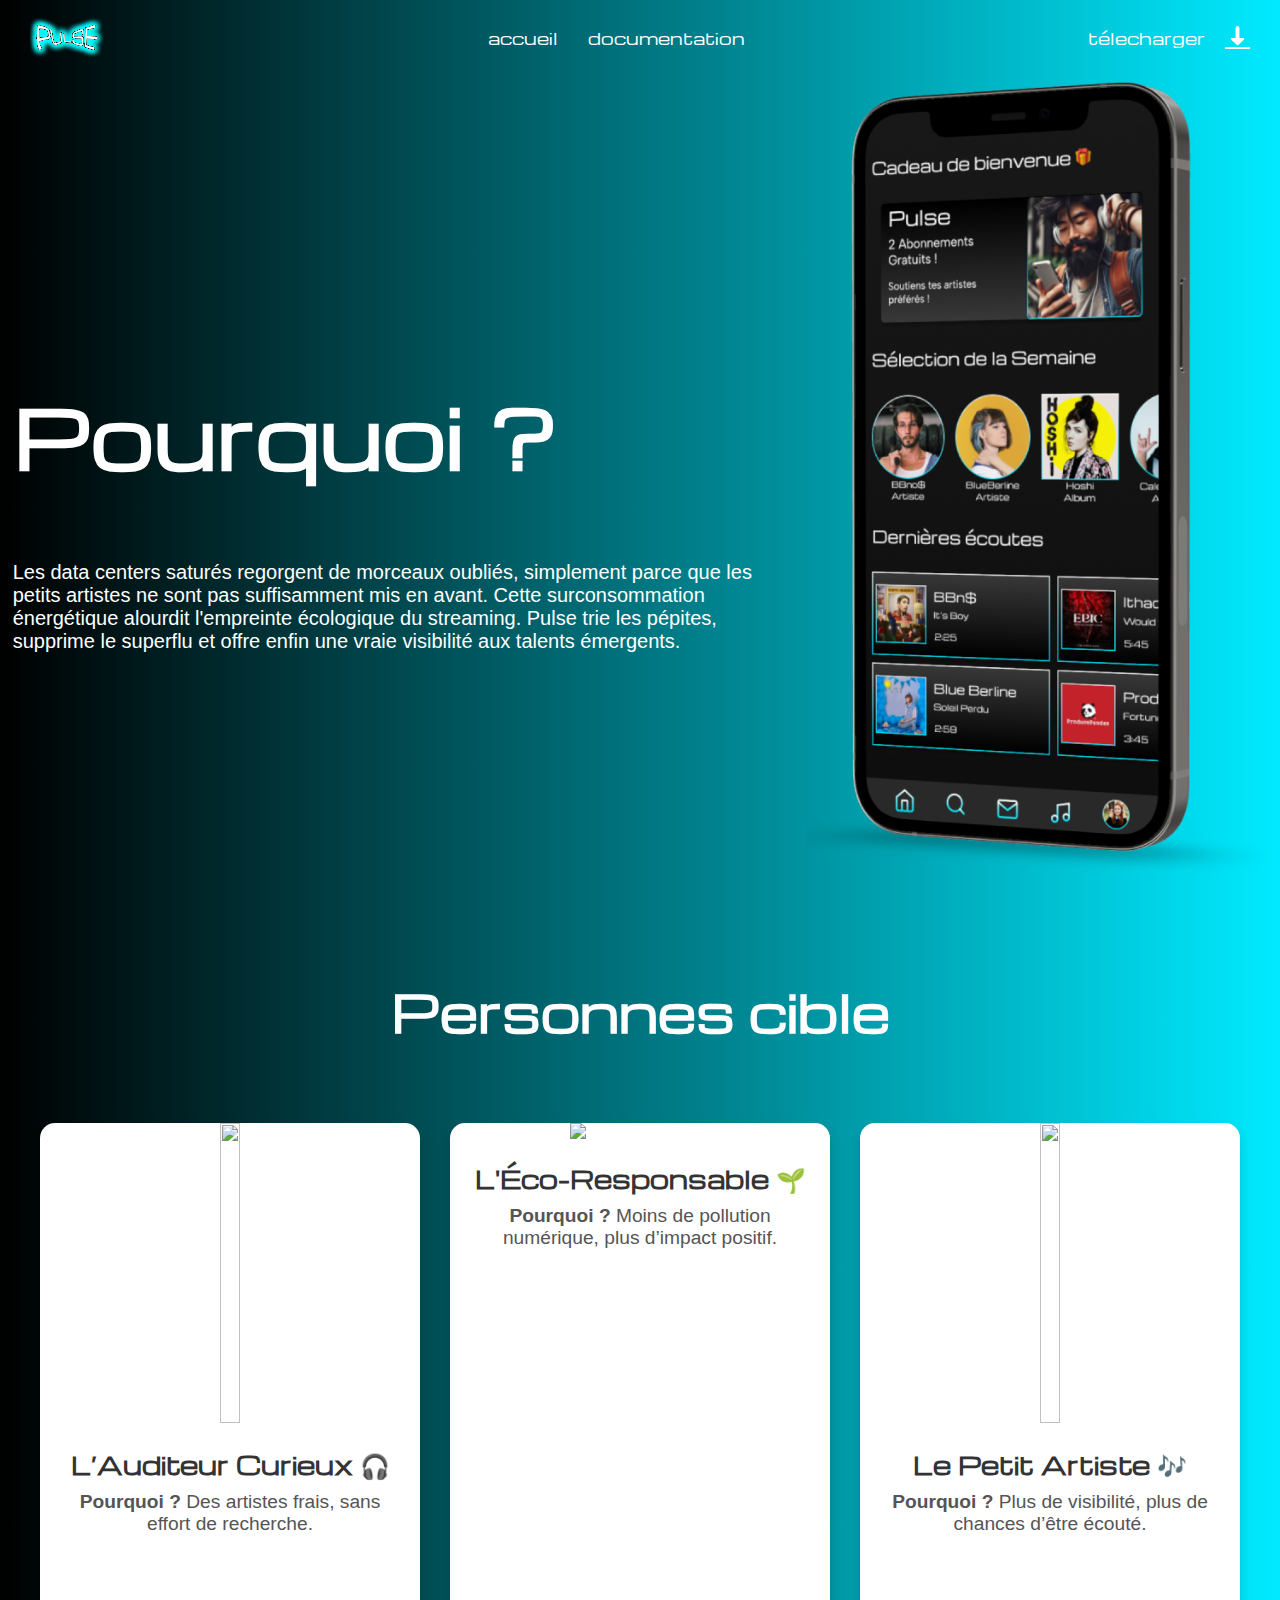
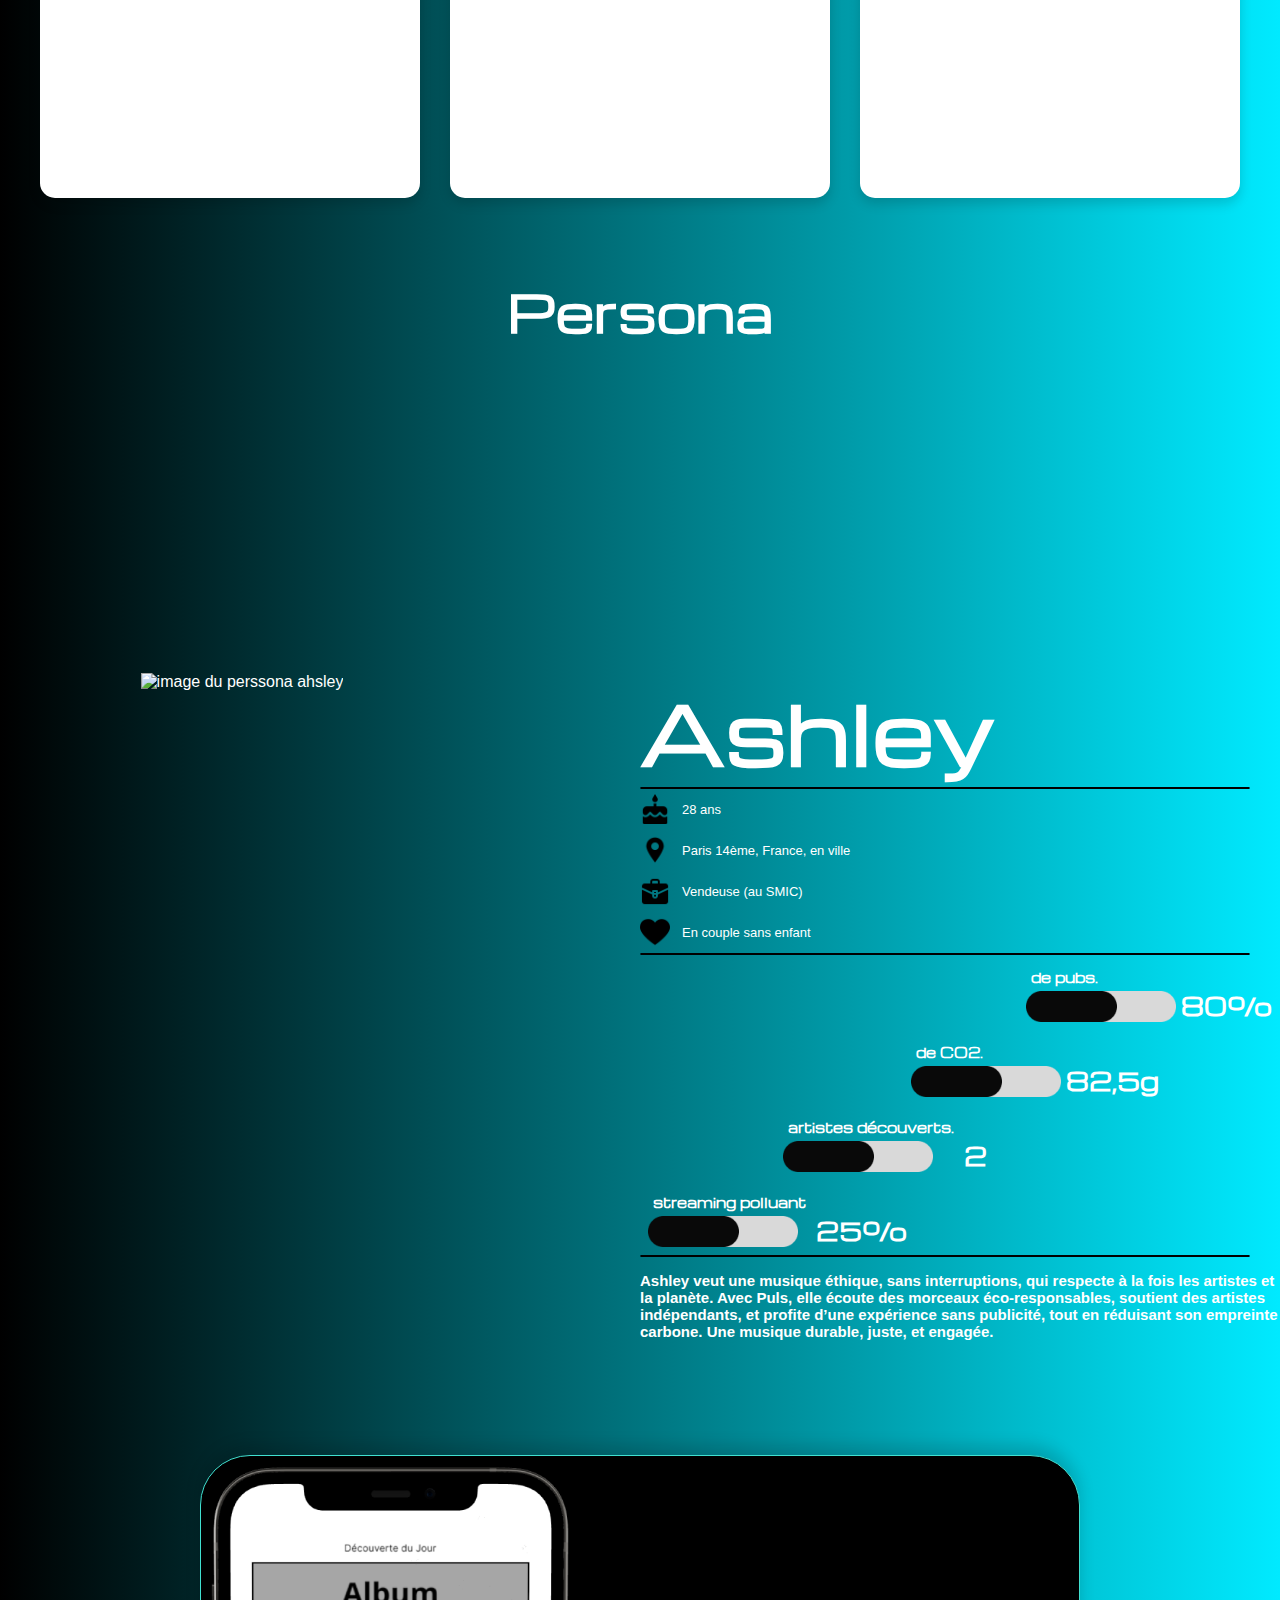
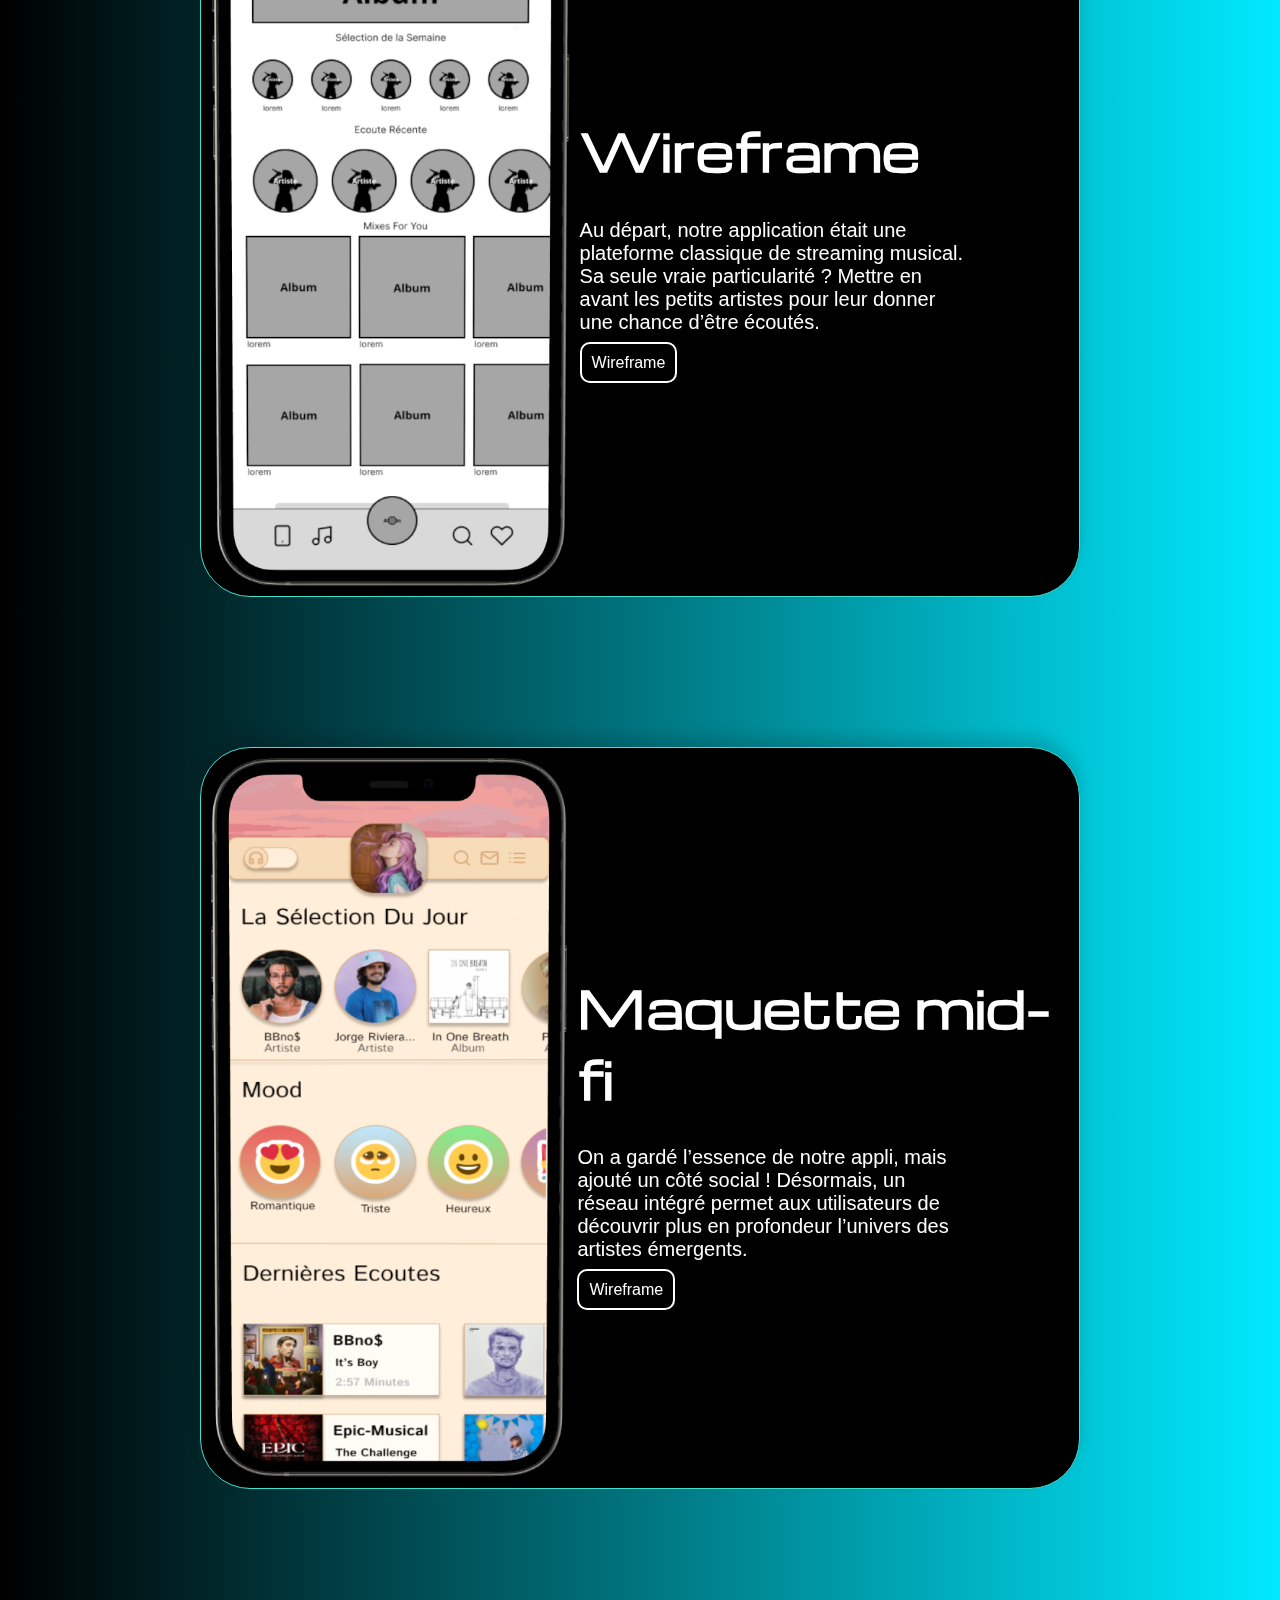
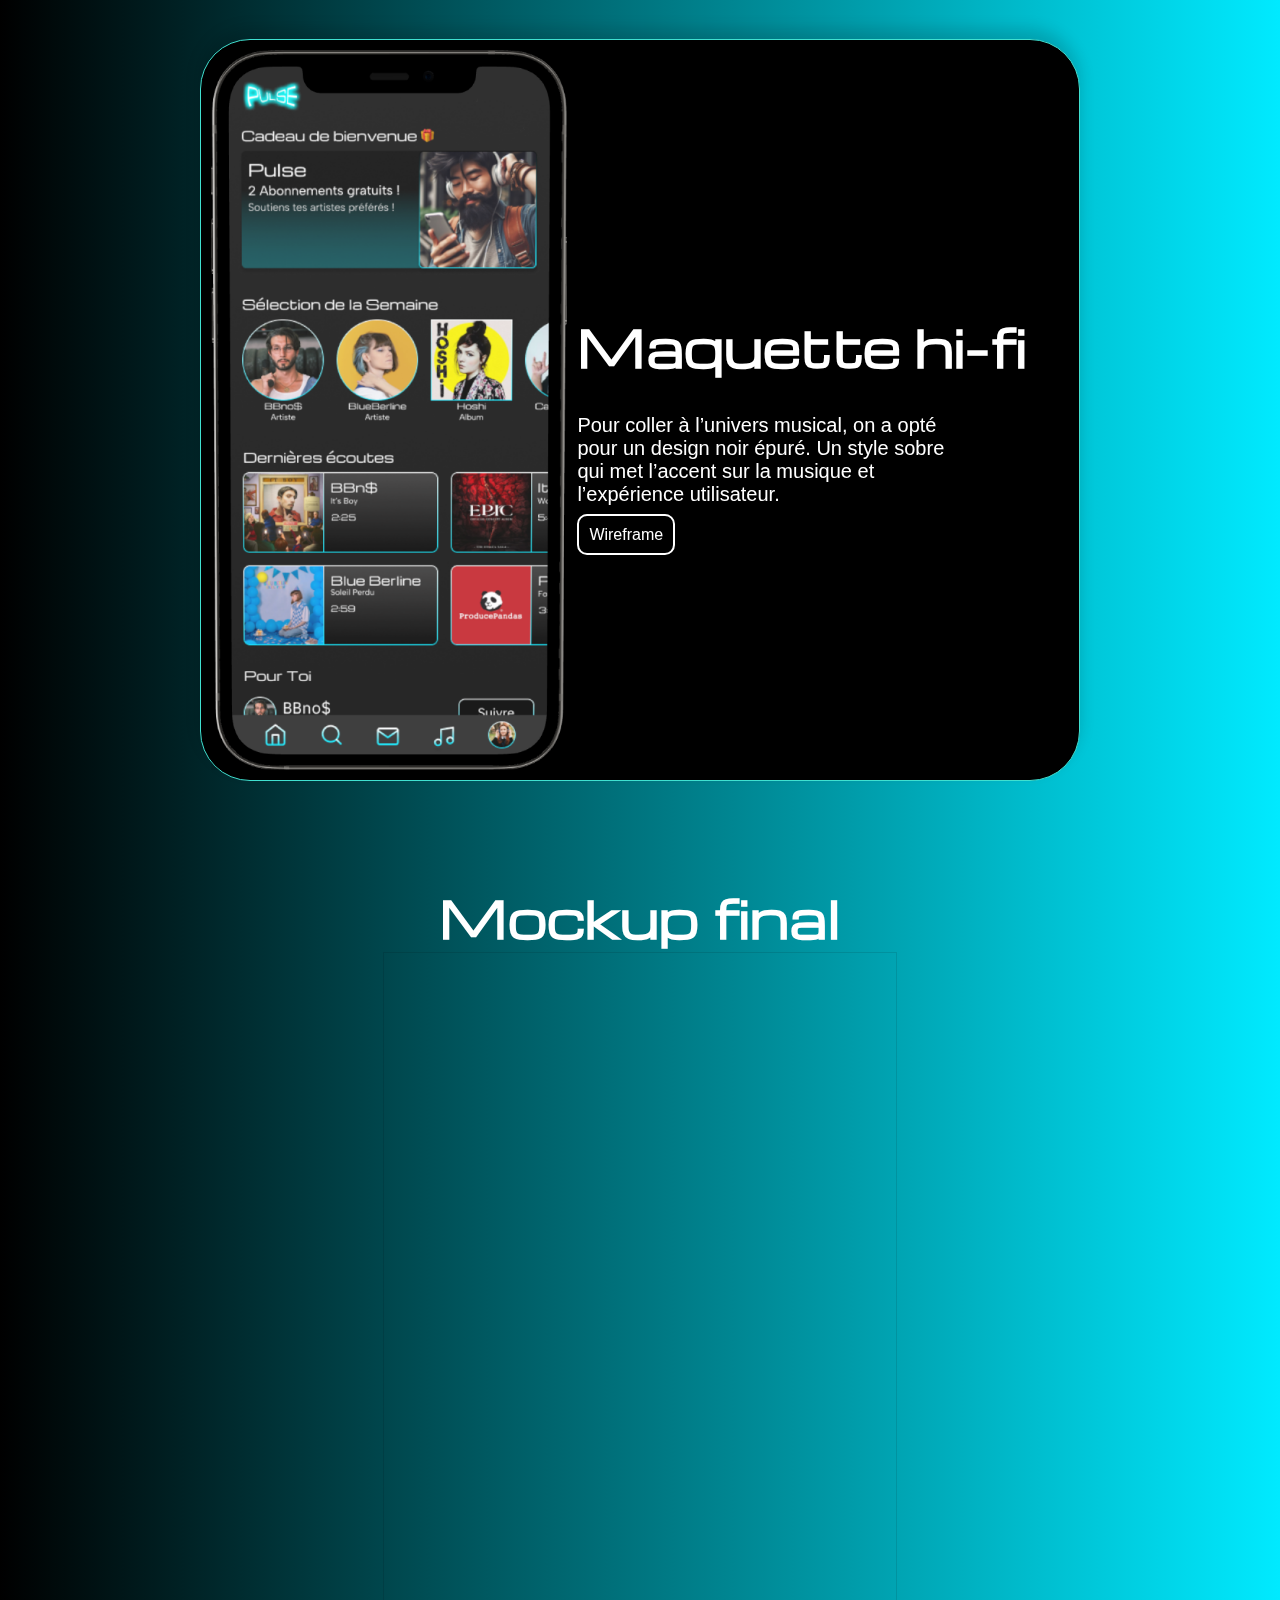
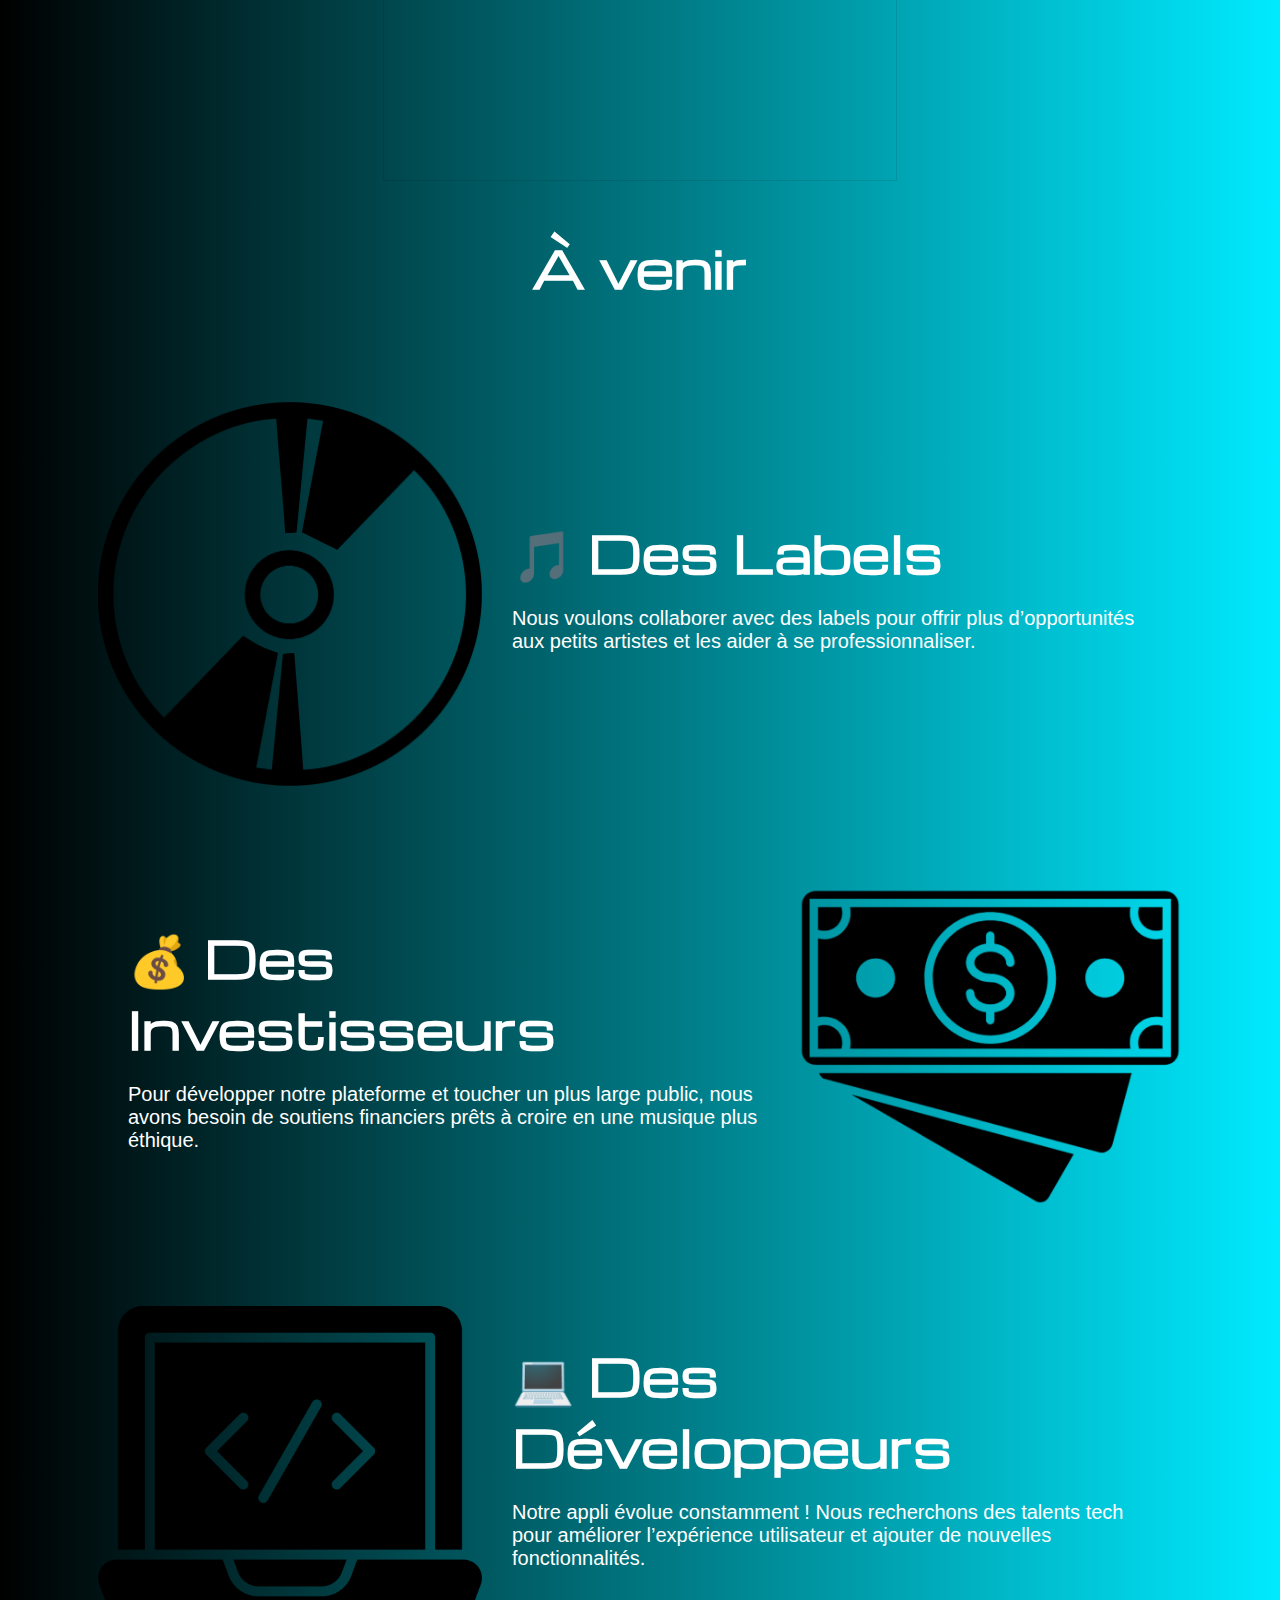
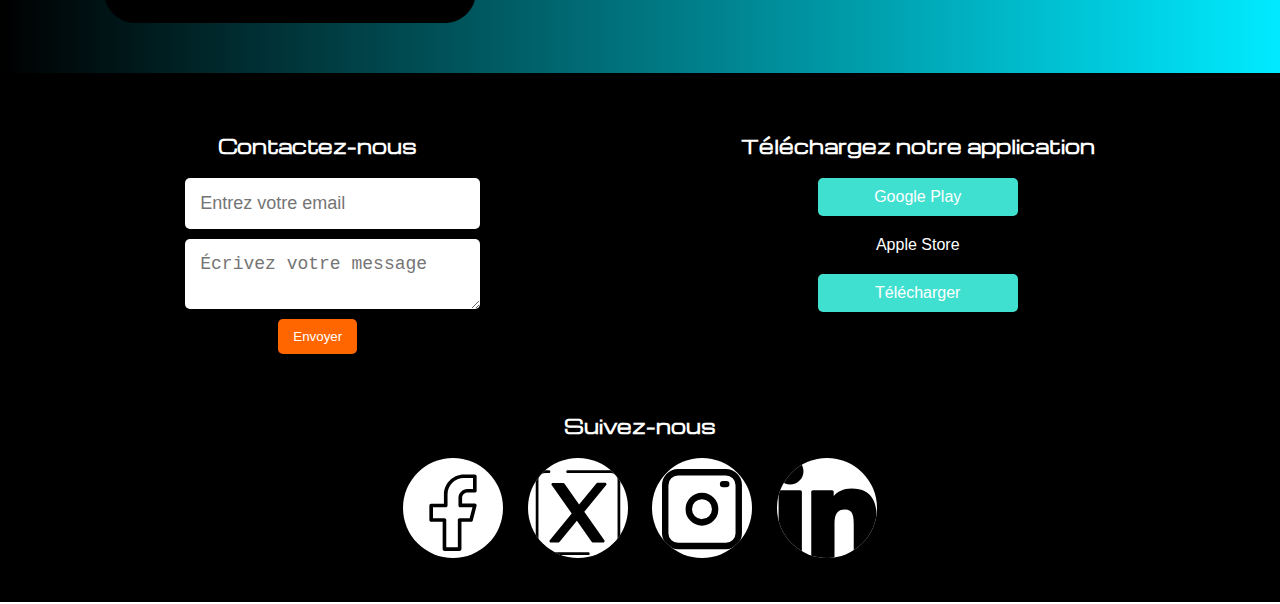
==== commit 836db71f: "final" ====
--- a/doc.html
+++ b/doc.html
@@ -56,7 +56,7 @@
       </div>
     </section>
     <section class="perssona">
-      <h1 class="Titre">Personna</h1>
+      <h1 class="Titre">Persona</h1>
       <div class="personaALL">
         <div class="imagePerssona">
             <img src="https://media.discordapp.net/attachments/1304098044563820636/1333796442283966487/Adobe_Express_-_file.png?ex=67a4157c&is=67a2c3fc&hm=933718c81f97505a24a2c59464417d235b4a1cd8af7b692560f700bce358213b&=&format=webp&quality=lossless&width=817&height=544" alt="image du perssona ahsley" class="imgAshley">
@@ -119,24 +119,24 @@
         <img src="assets/phone/wierframe_1.png" alt="">
         <div class="infoMockup">
           <h1>Wireframe</h1>
-          <p>Lorem ipsum dolor sit, amet consectetur adipisicing elit. Officiis earum fuga dolor nihil sit. Eaque dolores error, qui delectus perferendis esse libero quasi porro. Neque ab nam recusandae qui voluptate.</p>
-          <a href="" class="btnWierframe">Wireframe</a>
+          <p>Au départ, notre application était une plateforme classique de streaming musical. Sa seule vraie particularité ? Mettre en avant les petits artistes pour leur donner une chance d’être écoutés.</p>
+          <a href="https://www.figma.com/proto/HwJrUoT9naNOL3y5yiA977/Pulse-App?node-id=4566-597&viewport=289%2C-47%2C0.24&t=FBy2ARUjqdvGXOJv-0&scaling=scale-down&content-scaling=fixed&starting-point-node-id=4566%3A597&show-proto-sidebar=1" class="btnWierframe">Wireframe</a>
         </div>
       </div>
       <div class="wierframe">
         <img src="assets/phone/wierframe_2.png" alt="">
         <div class="infoMockup">
           <h1>Maquette mid-fi</h1>
-          <p>Lorem ipsum dolor sit, amet consectetur adipisicing elit. Officiis earum fuga dolor nihil sit. Eaque dolores error, qui delectus perferendis esse libero quasi porro. Neque ab nam recusandae qui voluptate.</p>
-          <a href="" class="btnWierframe">Wireframe</a>
+          <p>On a gardé l’essence de notre appli, mais ajouté un côté social ! Désormais, un réseau intégré permet aux utilisateurs de découvrir plus en profondeur l’univers des artistes émergents.</p>
+          <a href="https://www.figma.com/proto/HwJrUoT9naNOL3y5yiA977/Pulse-App?node-id=4680-205&viewport=1040%2C228%2C0.17&t=FBy2ARUjqdvGXOJv-0&scaling=scale-down&content-scaling=fixed&starting-point-node-id=4680%3A205&show-proto-sidebar=1" class="btnWierframe">Wireframe</a>
         </div>
       </div>
       <div class="wierframe">
         <img src="assets/phone/wierframe_3.png" alt="">
         <div class="infoMockup">
           <h1>Maquette hi-fi</h1>
-          <p>Lorem ipsum dolor sit, amet consectetur adipisicing elit. Officiis earum fuga dolor nihil sit. Eaque dolores error, qui delectus perferendis esse libero quasi porro. Neque ab nam recusandae qui voluptate.</p>
-          <a href="" class="btnWierframe">Wireframe</a>
+          <p>Pour coller à l’univers musical, on a opté pour un design noir épuré. Un style sobre qui met l’accent sur la musique et l’expérience utilisateur.</p>
+          <a href="https://www.figma.com/proto/HwJrUoT9naNOL3y5yiA977/Pulse-App?node-id=5173-2768&viewport=-1731%2C464%2C0.2&t=FBy2ARUjqdvGXOJv-0&scaling=scale-down&content-scaling=fixed&starting-point-node-id=5173%3A2768&show-proto-sidebar=1" class="btnWierframe">Wireframe</a>
         </div>
       </div>
     </section>
@@ -149,27 +149,50 @@
       <div class="avenir">
         <img src="assets/vinyl.png" alt="">
         <div class="avenirInfo">
-          <h1>Lorem ipsum</h1>
-          <p>Lorem, ipsum dolor sit amet consectetur adipisicing elit. Cum, inventore. Laudantium corporis ullam aliquam ad eum nostrum labore rem reiciendis quaerat quasi vitae voluptatum deserunt cum sunt magnam, atque praesentium!
+          <h1>🎵 Des Labels</h1>
+          <p>Nous voulons collaborer avec des labels pour offrir plus d’opportunités aux petits artistes et les aider à se professionnaliser.
           </p>
         </div>
       </div>
       <div class="avenir revers">
         <img src="assets/cash.png" alt="">
         <div class="avenirInfo">
-          <h1>Lorem ipsum</h1>
-          <p>Lorem, ipsum dolor sit amet consectetur adipisicing elit. Cum, inventore. Laudantium corporis ullam aliquam ad eum nostrum labore rem reiciendis quaerat quasi vitae voluptatum deserunt cum sunt magnam, atque praesentium!
+          <h1>💰 Des Investisseurs</h1>
+          <p>Pour développer notre plateforme et toucher un plus large public, nous avons besoin de soutiens financiers prêts à croire en une musique plus éthique.
           </p>
         </div>
       </div>
       <div class="avenir">
         <img src="assets/laptop.png" alt="">
         <div class="avenirInfo">
-          <h1>Lorem ipsum</h1>
-          <p>Lorem, ipsum dolor sit amet consectetur adipisicing elit. Cum, inventore. Laudantium corporis ullam aliquam ad eum nostrum labore rem reiciendis quaerat quasi vitae voluptatum deserunt cum sunt magnam, atque praesentium!
+          <h1>💻 Des Développeurs</h1>
+          <p>Notre appli évolue constamment ! Nous recherchons des talents tech pour améliorer l’expérience utilisateur et ajouter de nouvelles fonctionnalités.
           </p>
         </div>
       </div>
     </section>
+    <footer>
+      <div class="footer-container">
+          <div class="contact-form">
+              <h3>Contactez-nous</h3>
+              <input type="email" placeholder="Entrez votre email" required>
+              <textarea placeholder="Écrivez votre message" required></textarea>
+              <button type="submit">Envoyer</button>
+          </div>
+          <div class="download-buttons">
+              <h3>Téléchargez notre application</h3>
+              <button class="google-play revers">Google Play</button>
+              <button class="apple-store">Apple Store</button>
+              <button class="turquoise revers">Télécharger</button>
+          </div>
+          <div class="social-icons">
+              <h3>Suivez-nous</h3>
+              <a href="#"><i class="fab fa-facebook"><img src="assets/reseaux/noun-facebook-6719933.svg" alt=""></i></a>
+              <a href="#"><i class="fab fa-twitter"><img src="assets/reseaux/noun-twitter-6755467.svg" alt=""></i></a>
+              <a href="#"><i class="fab fa-instagram"><img src="assets/reseaux/noun-camera-4325388.svg" alt=""></i></a>
+              <a href="#"><i class="fab fa-linkedin"><img src="assets/reseaux/linkedin.svg" alt=""></i></a>
+          </div>
+      </div>
+  </footer>
   </body>
 </html>
--- a/style.css
+++ b/style.css
@@ -95,4 +95,114 @@
 
 .navbarObject{
   padding: 10px 30px;
+}
+
+
+body {
+  font-family: Arial, sans-serif;
+  margin: 0;
+  padding: 0;
+  background-color: #f4f4f4;
+}
+
+
+footer {
+  background-color: #000;
+  color: white;
+  padding: 20px 0;
+  text-align: center;
+}
+
+.footer-container {
+  display: flex;
+  justify-content: space-around;
+  flex-wrap: wrap;
+  max-width: 1200px;
+  margin: auto;
+}
+
+.contact-form, .download-buttons, .social-icons {
+  margin: 20px;
+}
+
+.contact-form input, .contact-form textarea {
+  display: block;
+  width: 100%;
+  padding: 15px;
+  margin: 10px 0;
+  border: none;
+  border-radius: 5px;
+  font-size: 18px;
+}
+
+.contact-form button {
+  background-color: #ff6600;
+  color: white;
+  padding: 10px 15px;
+  border: none;
+  border-radius: 5px;
+  cursor: pointer;
+}
+
+.download-buttons button {
+  display: block;
+  width: 200px;
+  margin: 10px auto;
+  padding: 10px;
+  border: none;
+  border-radius: 5px;
+  cursor: pointer;
+  font-size: 16px;
+}
+
+.google-play {
+  background-color: #40e0d0;
+  color: white;
+}
+
+.apple-store{
+  background-color: #000;
+  color: white;
+  transition: all 0.3s;
+}
+
+.turquoise {
+  background-color: #40e0d0;
+  color: white;
+}
+
+.social-icons a {
+  display: inline-block;
+  width: 100px;
+  height: 100px;
+  border-radius: 50%;
+  background-color: white;
+  margin: 0 10px;
+  overflow: hidden;
+}
+
+.social-icons a img {
+  width: 100%;
+  height: 100%;
+  object-fit: cover;
+}
+
+.revers{
+  transition: all 0.3s;
+}
+
+.revers:hover{
+  background-color: black;
+  border: solid 1px #40e0d0;
+}
+
+.apple-store:hover{
+  border: solid 1px #40e0d0;
+}
+
+.fab{
+  display: flex;
+  justify-content: center;
+  align-items: center;
+
 }